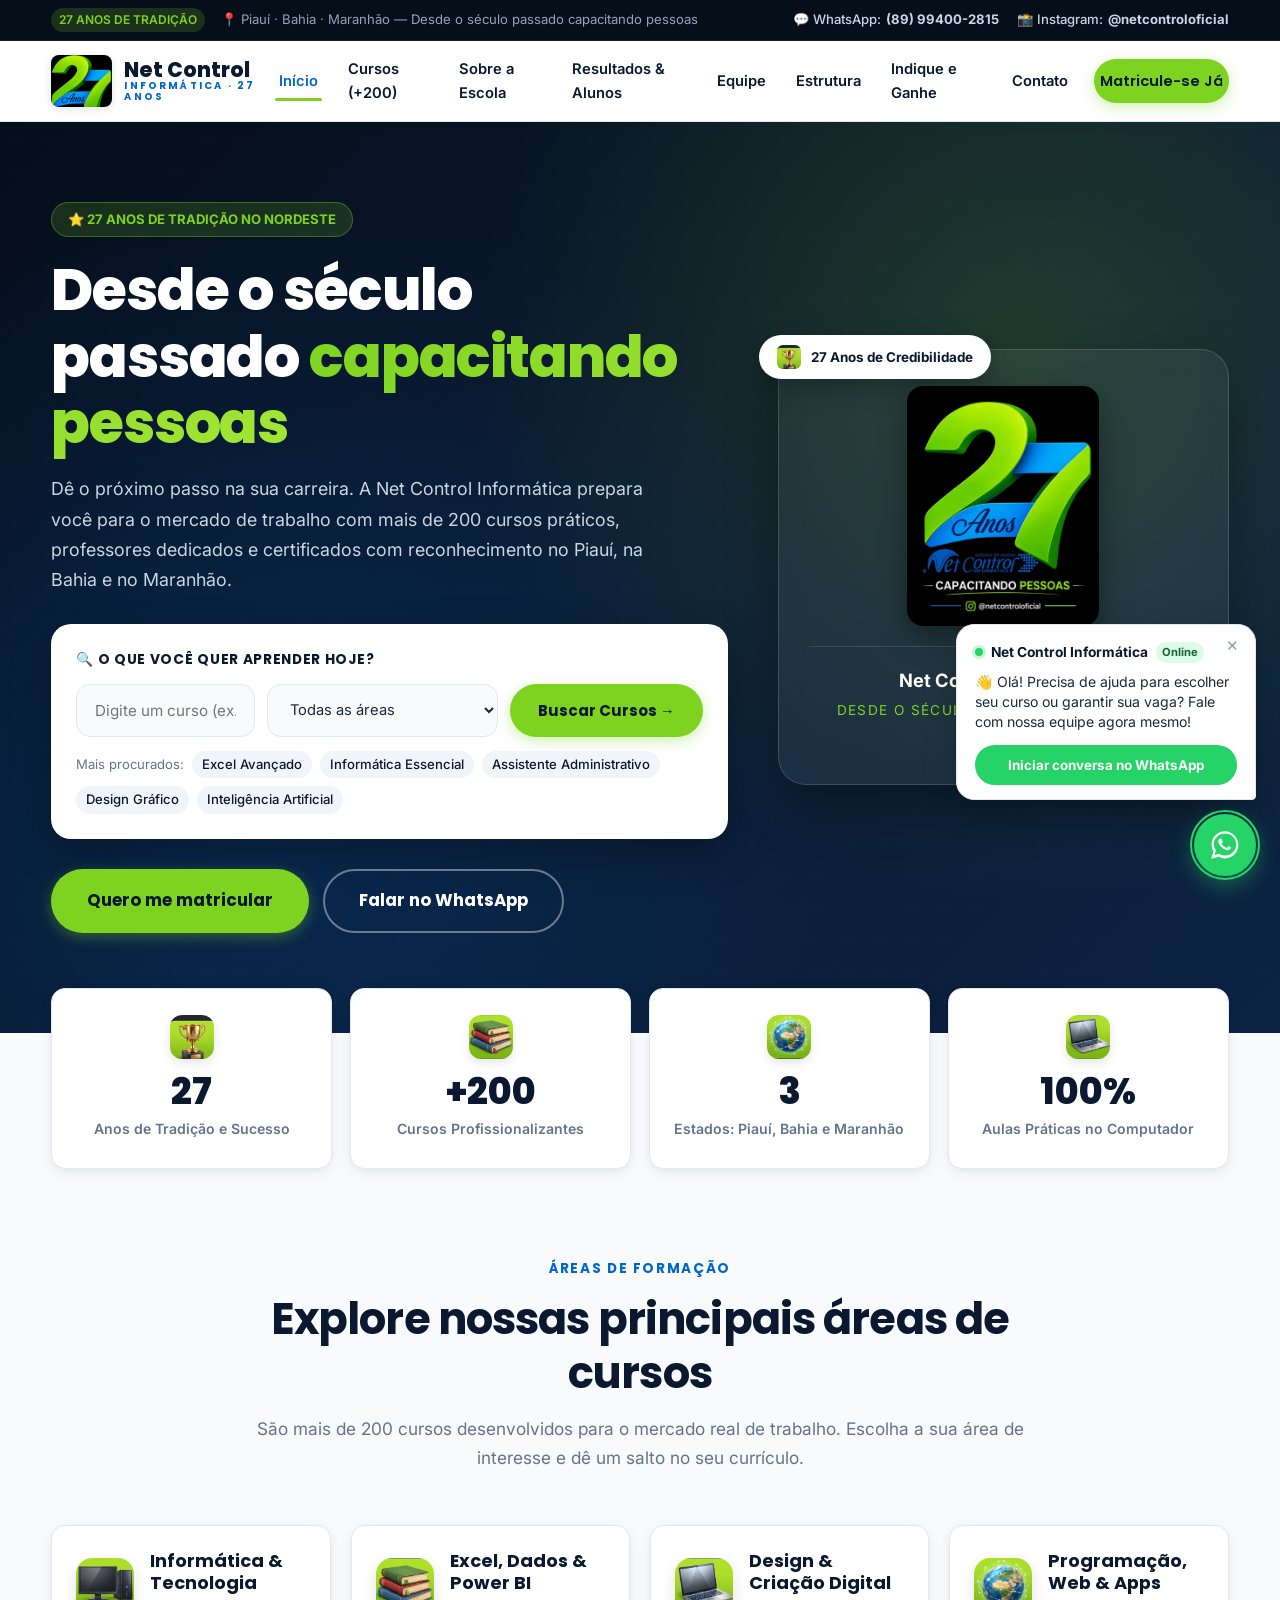
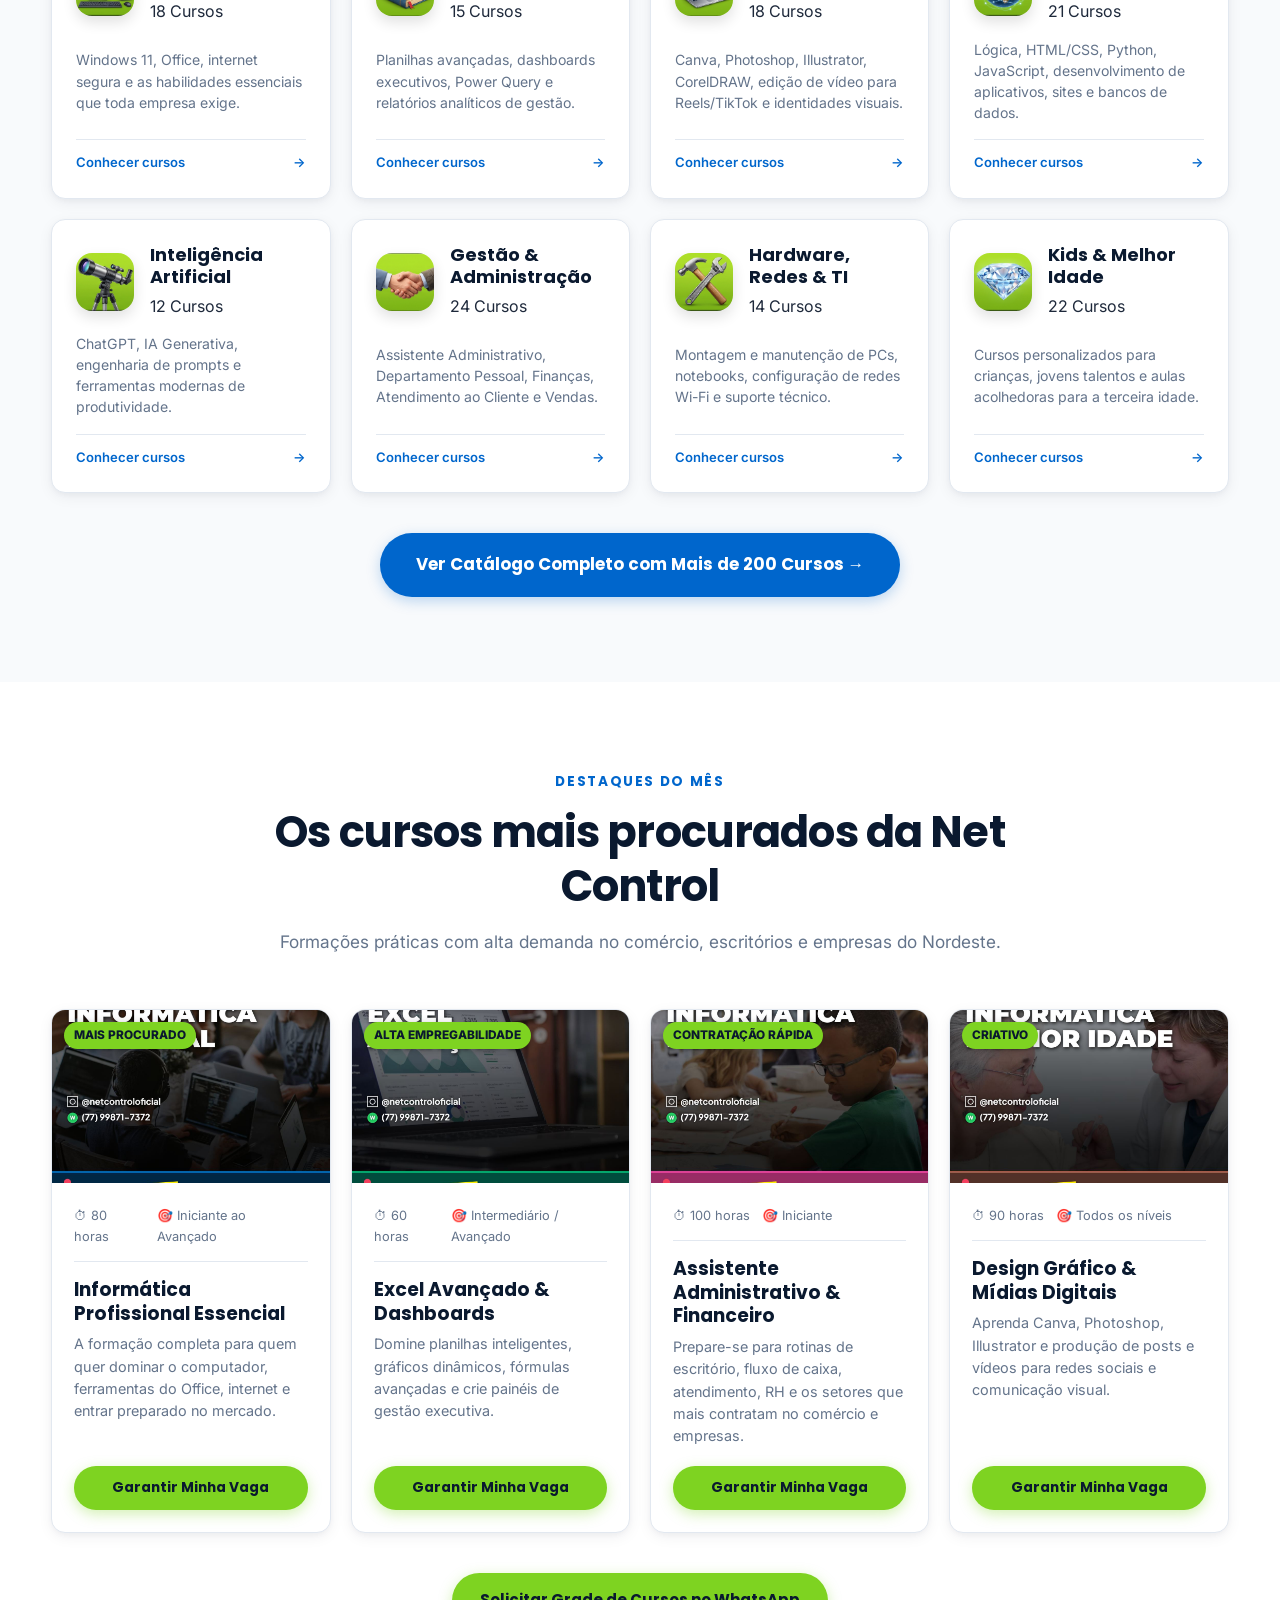
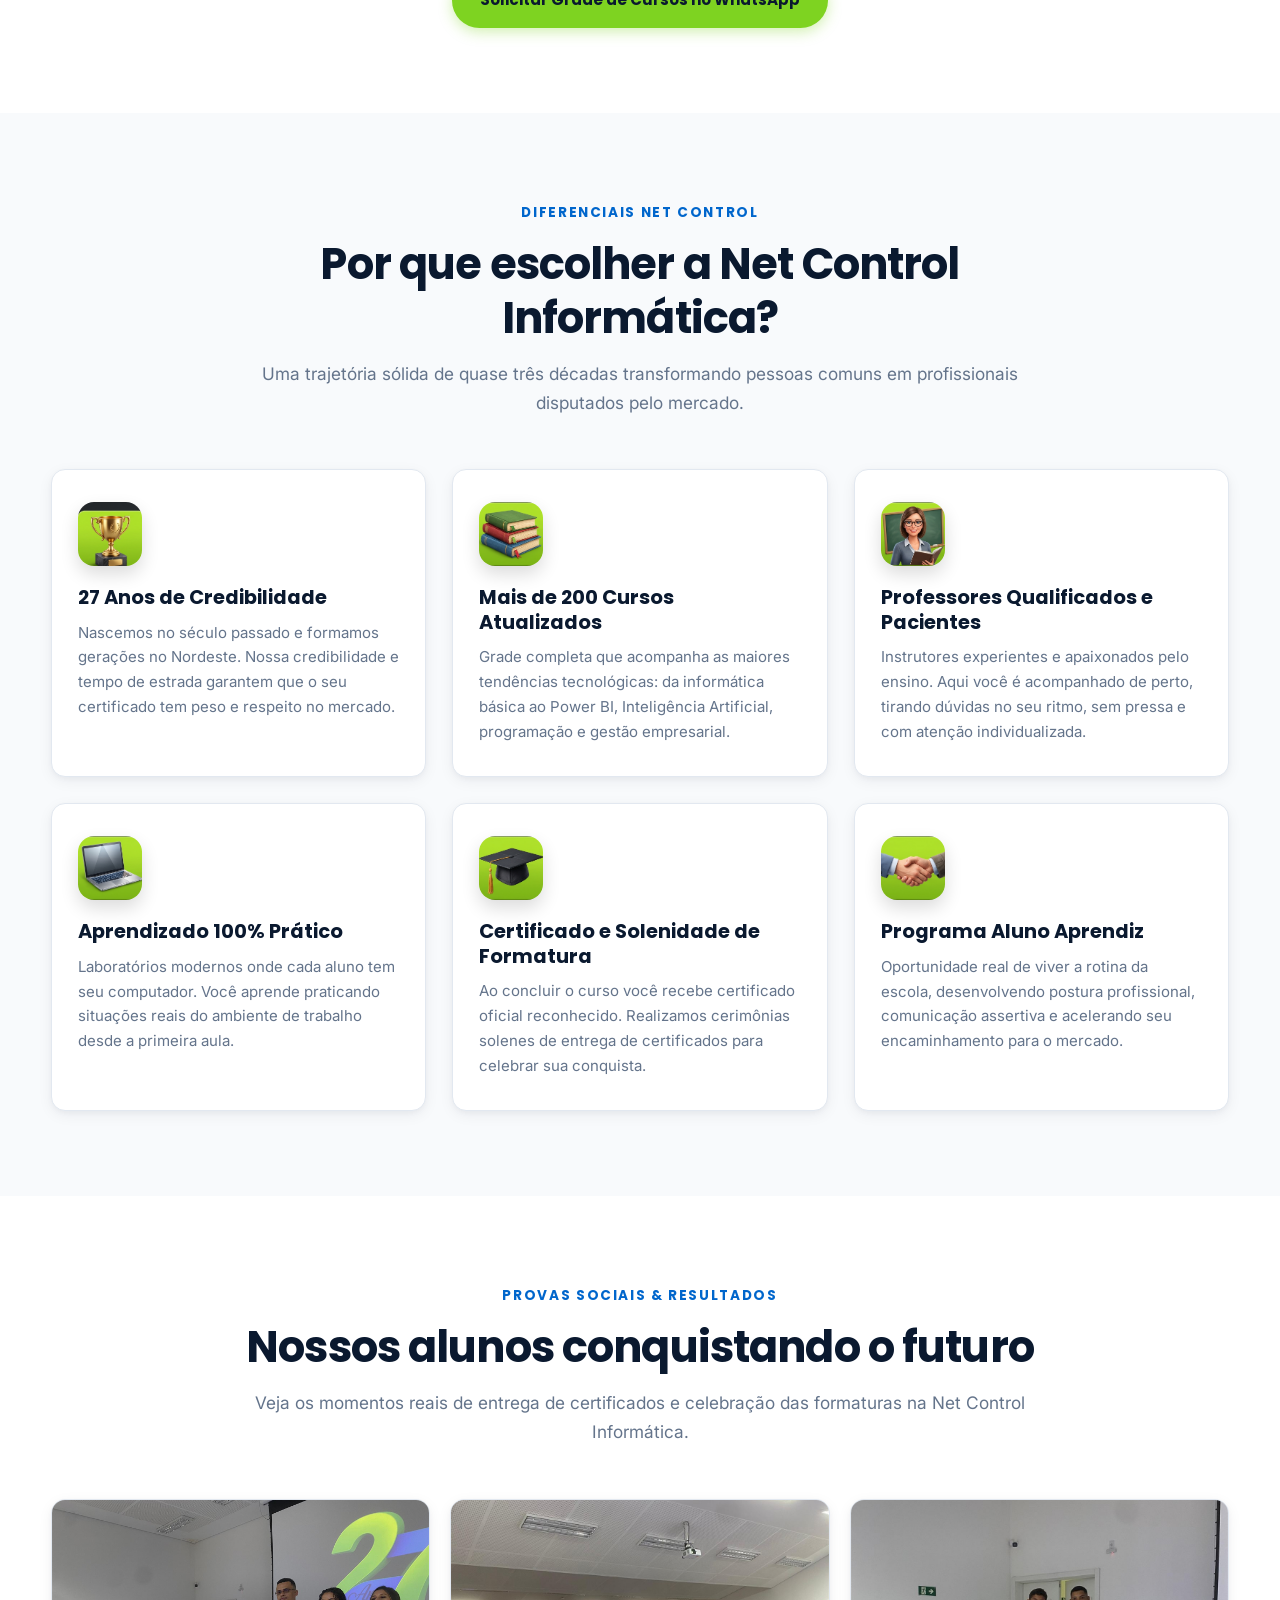
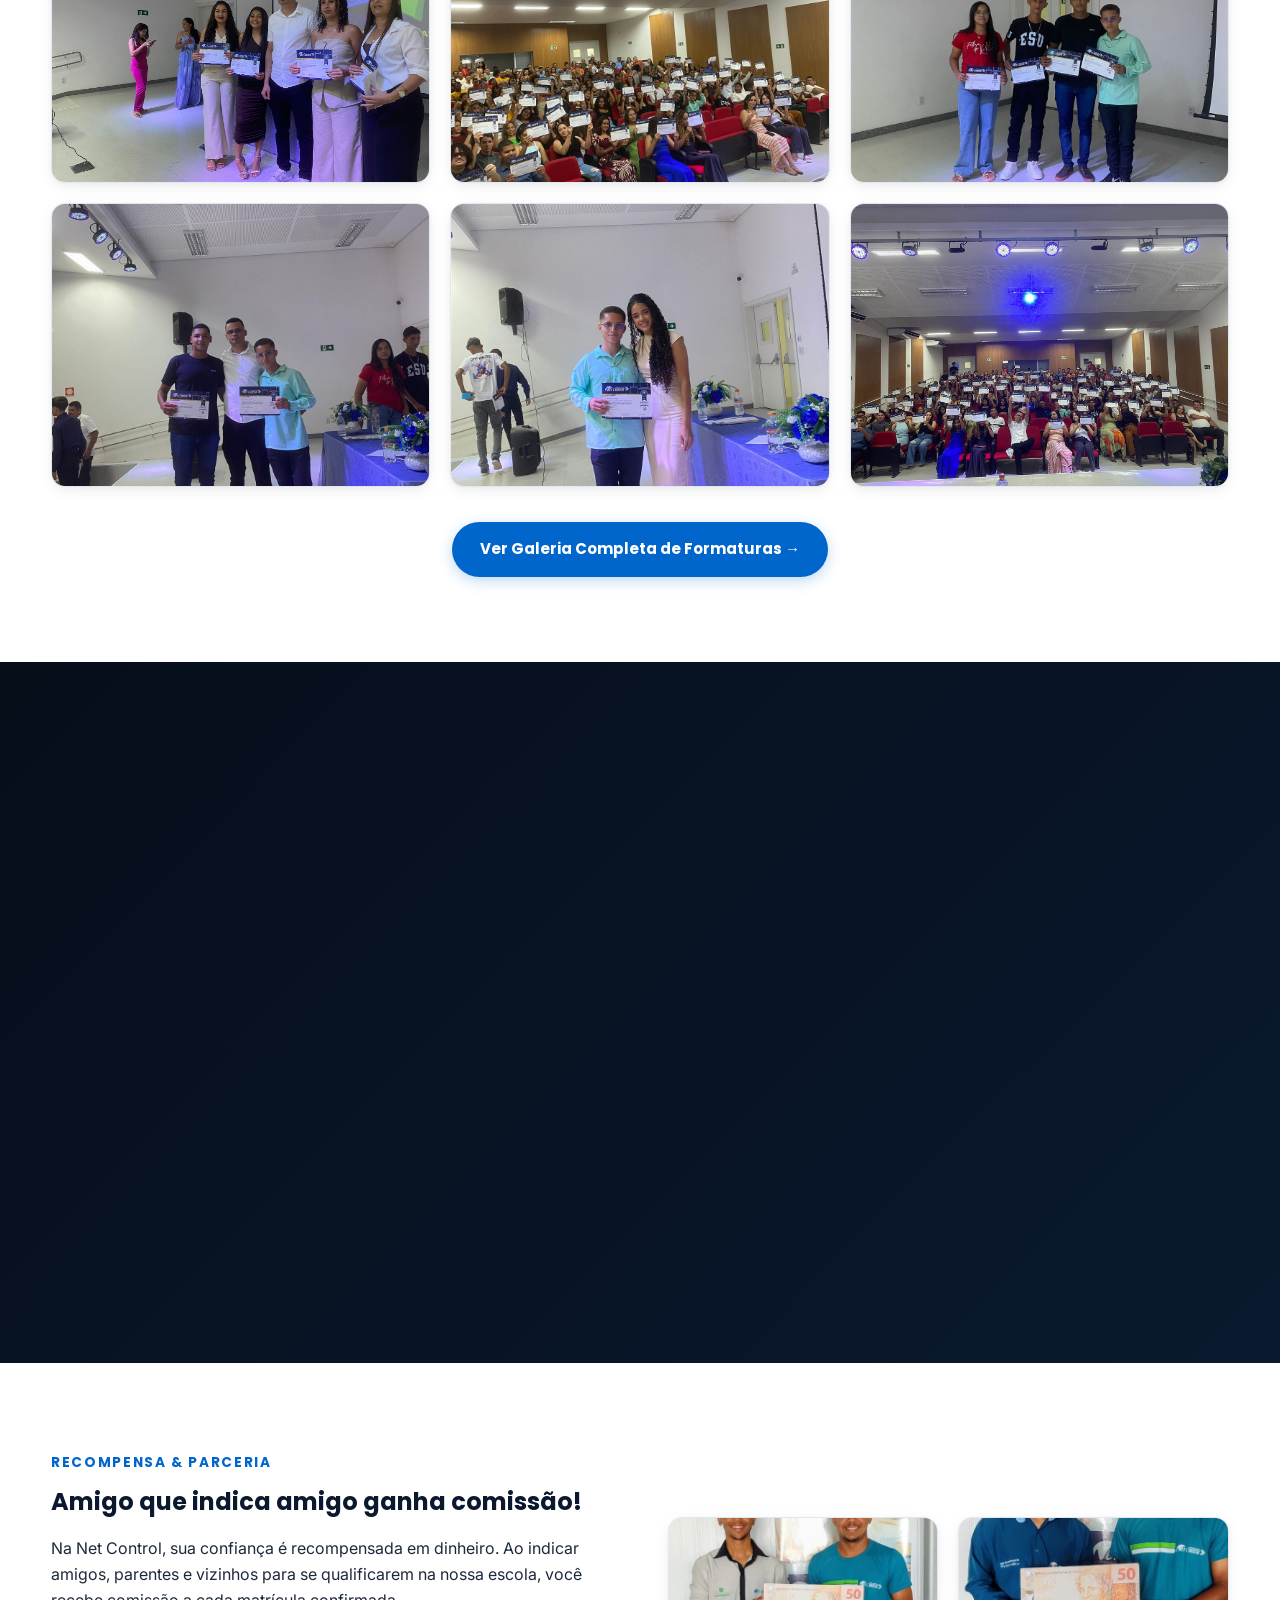
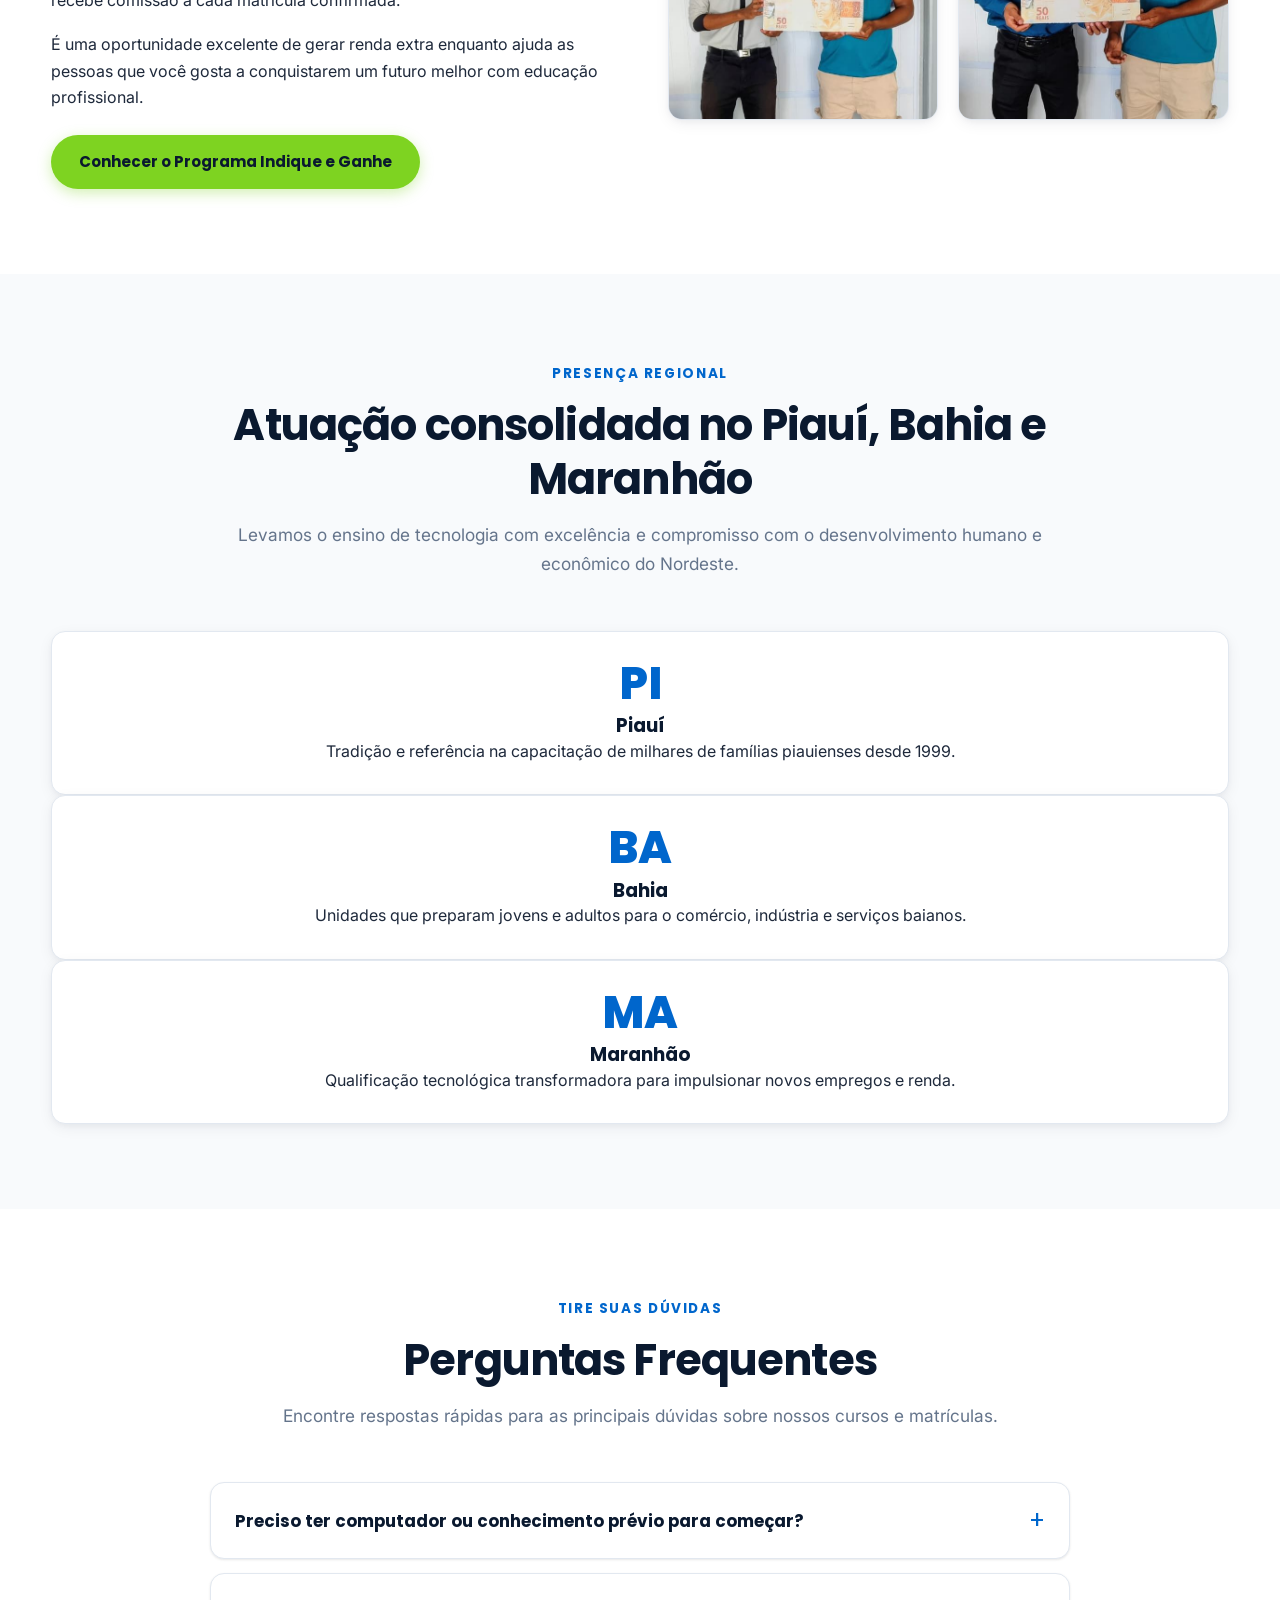
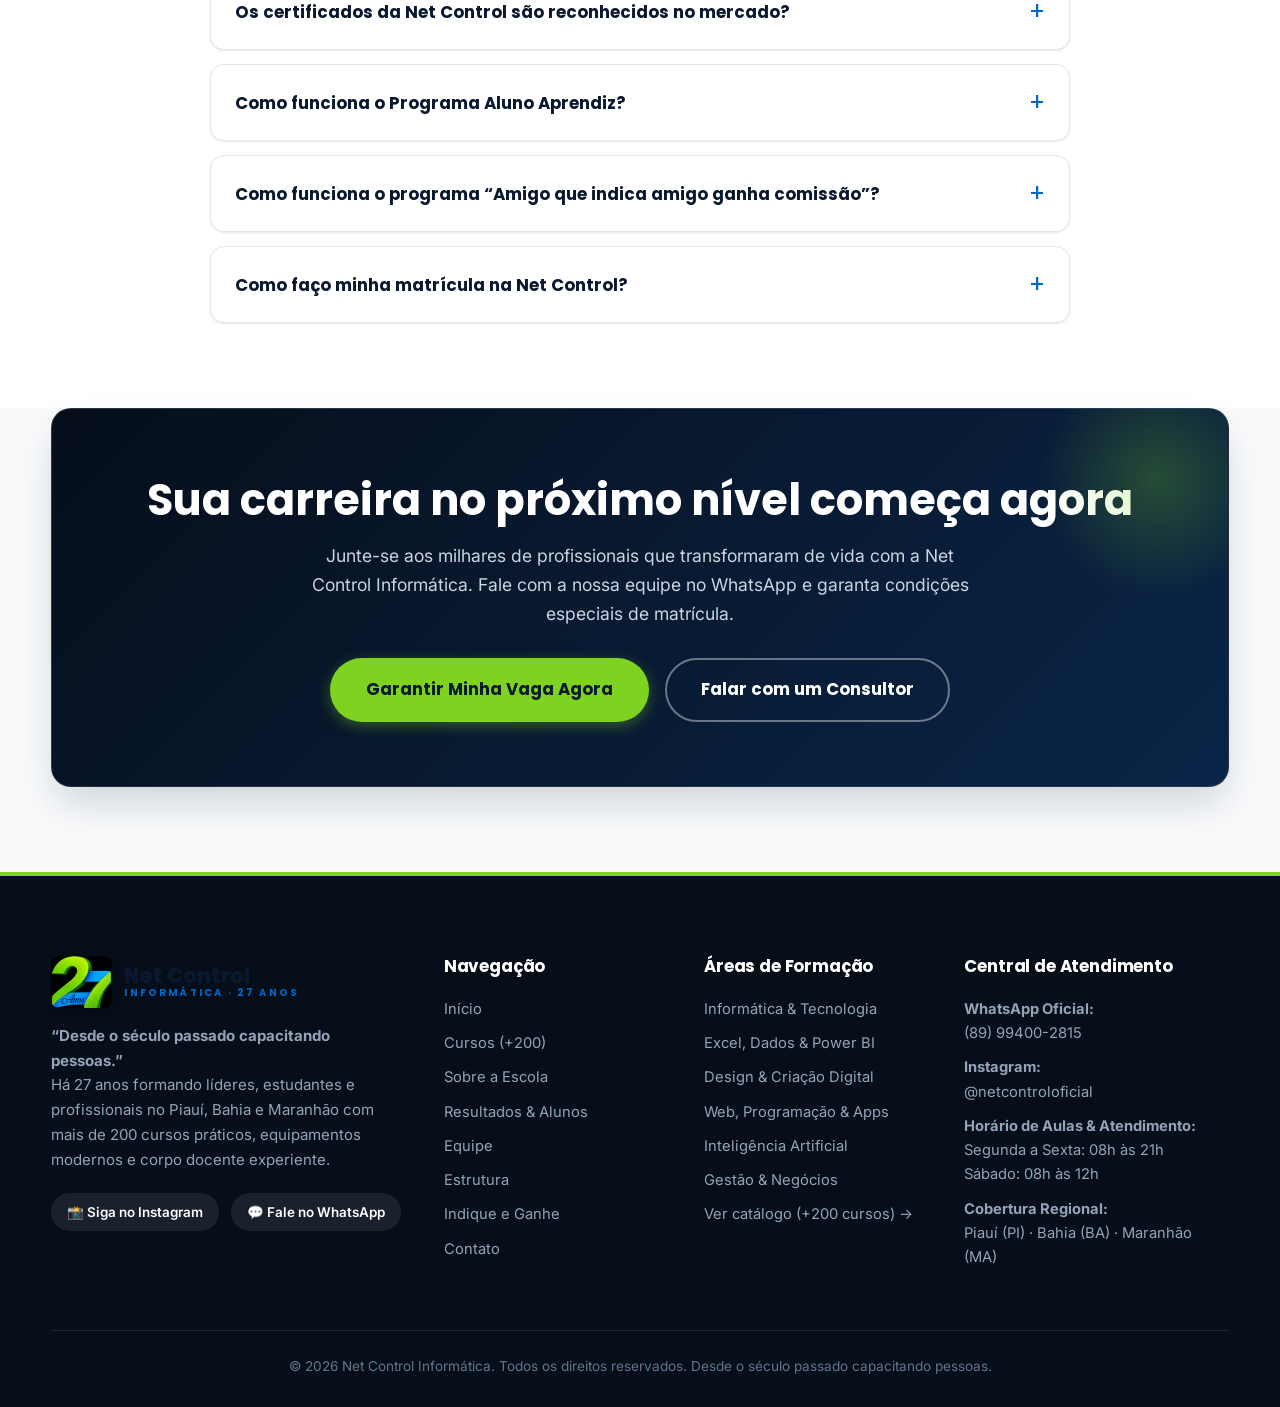
==== index.html @ 38196551 "primeiro commit" ====
<!DOCTYPE html>
<html lang="pt-BR">
<head>
  <meta charset="UTF-8">
  <meta name="viewport" content="width=device-width, initial-scale=1">
  <title>Net Control Informática | 27 Anos Capacitando Pessoas · PI, BA e MA</title>
  <meta name="description" content="Net Control Informática: desde o século passado capacitando pessoas. Mais de 200 cursos profissionalizantes práticos, certificados reconhecidos e programa Aluno Aprendiz no Piauí, Bahia e Maranhão.">
  <meta property="og:title" content="Net Control Informática | 27 Anos Capacitando Pessoas">
  <meta property="og:description" content="Mais de 200 cursos profissionalizantes no PI, BA e MA. Fale no WhatsApp: (89) 99400-2815.">
  <meta property="og:image" content="assets/img/logo-27.jpg">
  <meta property="og:type" content="website">
  <meta name="theme-color" content="#0A192F">
  <link rel="icon" href="assets/img/emblema-27.png">
  <link rel="preconnect" href="https://fonts.googleapis.com">
  <link rel="preconnect" href="https://fonts.gstatic.com" crossorigin>
  <link href="https://fonts.googleapis.com/css2?family=Poppins:wght@500;600;700;800&family=Inter:wght@400;500;600;700&display=swap" rel="stylesheet">
  <link rel="stylesheet" href="css/style.css">
  <script type="application/ld+json">
  {
    "@context": "https://schema.org",
    "@type": "EducationalOrganization",
    "name": "Net Control Informática",
    "slogan": "Desde o século passado capacitando pessoas",
    "foundingDate": "1999",
    "areaServed": ["Piauí", "Bahia", "Maranhão"],
    "telephone": "+5589994002815",
    "sameAs": ["https://www.instagram.com/netcontroloficial/"]
  }
  </script>
</head>
<body data-page="home">

<main>
  <!-- =======================================================================
       HERO SECTION (Microlins Architecture)
       ======================================================================= -->
  <section class="hero">
    <div class="container hero-grid">
      <div class="hero-content reveal">
        <span class="hero-badge">⭐ 27 ANOS DE TRADIÇÃO NO NORDESTE</span>
        <h1>Desde o século passado <span class="highlight">capacitando pessoas</span></h1>
        <p class="lead">
          Dê o próximo passo na sua carreira. A Net Control Informática prepara você para o mercado de trabalho com mais de 200 cursos práticos, professores dedicados e certificados com reconhecimento no Piauí, na Bahia e no Maranhão.
        </p>

        <!-- Microlins Course Finder Card -->
        <div class="hero-finder-card">
          <span class="finder-label">🔍 O que você quer aprender hoje?</span>
          <form class="finder-form" id="heroFinderForm">
            <input type="text" id="finderQuery" class="finder-input" placeholder="Digite um curso (ex.: Excel, Informática, Design, IA...)" aria-label="Buscar curso">
            <select id="finderCategory" class="finder-select" aria-label="Selecionar categoria">
              <option value="todos">Todas as áreas</option>
              <option value="essencial">Informática & Tecnologia</option>
              <option value="excel">Excel & Power BI</option>
              <option value="design">Design & Criação</option>
              <option value="programacao">Programação & Web</option>
              <option value="ia">Inteligência Artificial</option>
              <option value="administracao">Gestão & Negócios</option>
              <option value="manutencao">Hardware & Redes</option>
            </select>
            <button type="submit" class="btn btn-primary">Buscar Cursos →</button>
          </form>
          <div class="finder-tags">
            <span>Mais procurados:</span>
            <a href="cursos.html?q=excel" class="finder-tag">Excel Avançado</a>
            <a href="cursos.html?q=informática" class="finder-tag">Informática Essencial</a>
            <a href="cursos.html?q=administrativo" class="finder-tag">Assistente Administrativo</a>
            <a href="cursos.html?q=design" class="finder-tag">Design Gráfico</a>
            <a href="cursos.html?q=ia" class="finder-tag">Inteligência Artificial</a>
          </div>
        </div>

        <div class="hero-actions">
          <a class="btn btn-primary btn-lg" data-wa="Olá! Gostaria de me matricular na Net Control Informática.">
            Quero me matricular
          </a>
          <a class="btn btn-outline btn-lg" data-wa="1">
            Falar no WhatsApp
          </a>
        </div>
      </div>

      <!-- Hero Card Right -->
      <div class="hero-card-col reveal">
        <div class="hero-card">
          <div class="hero-pill-badge p1">
            <img src="assets/img/icons/icon-trofeu.png" alt="27 Anos">
            <span>27 Anos de Credibilidade</span>
          </div>

          <img class="logo-big" src="assets/img/logo-27.jpg" alt="Net Control Informática - 27 anos capacitando pessoas">

          <div class="hero-card-footer">
            <strong>Net Control Informática</strong>
            <em>Desde o século passado capacitando pessoas</em>
          </div>

          <div class="hero-pill-badge p2">
            <img src="assets/img/icons/icon-certificado.png" alt="Certificado">
            <span>Certificado Reconhecido</span>
          </div>
        </div>
      </div>
    </div>
  </section>

  <!-- =======================================================================
       STATS BAR (Microlins Style)
       ======================================================================= -->
  <div class="container stats-wrapper">
    <div class="stats reveal">
      <div class="stat">
        <div class="stat-icon"><img src="assets/img/icons/icon-trofeu.png" alt="27 Anos"></div>
        <b data-count="27">0</b>
        <span>Anos de Tradição e Sucesso</span>
      </div>
      <div class="stat">
        <div class="stat-icon"><img src="assets/img/icons/icon-cursos.png" alt="Cursos"></div>
        <b data-count="200" data-pre="+">0</b>
        <span>Cursos Profissionalizantes</span>
      </div>
      <div class="stat">
        <div class="stat-icon"><img src="assets/img/icons/icon-conectividade.png" alt="Estados"></div>
        <b data-count="3">0</b>
        <span>Estados: Piauí, Bahia e Maranhão</span>
      </div>
      <div class="stat">
        <div class="stat-icon"><img src="assets/img/icons/icon-pratica.png" alt="Aulas Práticas"></div>
        <b>100%</b>
        <span>Aulas Práticas no Computador</span>
      </div>
    </div>
  </div>

  <!-- =======================================================================
       COURSE CATEGORIES (3D Icons Grid)
       ======================================================================= -->
  <section class="bg-soft">
    <div class="container">
      <div class="section-head reveal">
        <span class="eyebrow">Áreas de Formação</span>
        <h2>Explore nossas principais áreas de cursos</h2>
        <p>São mais de 200 cursos desenvolvidos para o mercado real de trabalho. Escolha a sua área de interesse e dê um salto no seu currículo.</p>
      </div>

      <div class="categories-grid">
        <a href="cursos.html#essencial" class="cat-card reveal">
          <div class="cat-card-top">
            <div class="cat-icon-wrap"><img src="assets/img/icons/icon-laboratorio.png" alt="Informática & Tecnologia"></div>
            <div>
              <h3>Informática & Tecnologia</h3>
              <span class="badge-num">18 Cursos</span>
            </div>
          </div>
          <p>Windows 11, Office, internet segura e as habilidades essenciais que toda empresa exige.</p>
          <div class="cat-card-footer">
            <span>Conhecer cursos</span>
            <span>→</span>
          </div>
        </a>

        <a href="cursos.html#excel" class="cat-card reveal">
          <div class="cat-card-top">
            <div class="cat-icon-wrap"><img src="assets/img/icons/icon-cursos.png" alt="Excel & Dados"></div>
            <div>
              <h3>Excel, Dados & Power BI</h3>
              <span class="badge-num">15 Cursos</span>
            </div>
          </div>
          <p>Planilhas avançadas, dashboards executivos, Power Query e relatórios analíticos de gestão.</p>
          <div class="cat-card-footer">
            <span>Conhecer cursos</span>
            <span>→</span>
          </div>
        </a>

        <a href="cursos.html#design" class="cat-card reveal">
          <div class="cat-card-top">
            <div class="cat-icon-wrap"><img src="assets/img/icons/icon-pratica.png" alt="Design Digital"></div>
            <div>
              <h3>Design & Criação Digital</h3>
              <span class="badge-num">18 Cursos</span>
            </div>
          </div>
          <p>Canva, Photoshop, Illustrator, CorelDRAW, edição de vídeo para Reels/TikTok e identidades visuais.</p>
          <div class="cat-card-footer">
            <span>Conhecer cursos</span>
            <span>→</span>
          </div>
        </a>

        <a href="cursos.html#programacao" class="cat-card reveal">
          <div class="cat-card-top">
            <div class="cat-icon-wrap"><img src="assets/img/icons/icon-conectividade.png" alt="Programação"></div>
            <div>
              <h3>Programação, Web & Apps</h3>
              <span class="badge-num">21 Cursos</span>
            </div>
          </div>
          <p>Lógica, HTML/CSS, Python, JavaScript, desenvolvimento de aplicativos, sites e bancos de dados.</p>
          <div class="cat-card-footer">
            <span>Conhecer cursos</span>
            <span>→</span>
          </div>
        </a>

        <a href="cursos.html#ia" class="cat-card reveal">
          <div class="cat-card-top">
            <div class="cat-icon-wrap"><img src="assets/img/icons/icon-visao.png" alt="Inteligência Artificial"></div>
            <div>
              <h3>Inteligência Artificial</h3>
              <span class="badge-num">12 Cursos</span>
            </div>
          </div>
          <p>ChatGPT, IA Generativa, engenharia de prompts e ferramentas modernas de produtividade.</p>
          <div class="cat-card-footer">
            <span>Conhecer cursos</span>
            <span>→</span>
          </div>
        </a>

        <a href="cursos.html#administracao" class="cat-card reveal">
          <div class="cat-card-top">
            <div class="cat-icon-wrap"><img src="assets/img/icons/icon-aprendiz.png" alt="Administração"></div>
            <div>
              <h3>Gestão & Administração</h3>
              <span class="badge-num">24 Cursos</span>
            </div>
          </div>
          <p>Assistente Administrativo, Departamento Pessoal, Finanças, Atendimento ao Cliente e Vendas.</p>
          <div class="cat-card-footer">
            <span>Conhecer cursos</span>
            <span>→</span>
          </div>
        </a>

        <a href="cursos.html#manutencao" class="cat-card reveal">
          <div class="cat-card-top">
            <div class="cat-icon-wrap"><img src="assets/img/icons/icon-oficina.png" alt="Hardware & Redes"></div>
            <div>
              <h3>Hardware, Redes & TI</h3>
              <span class="badge-num">14 Cursos</span>
            </div>
          </div>
          <p>Montagem e manutenção de PCs, notebooks, configuração de redes Wi-Fi e suporte técnico.</p>
          <div class="cat-card-footer">
            <span>Conhecer cursos</span>
            <span>→</span>
          </div>
        </a>

        <a href="cursos.html#kids" class="cat-card reveal">
          <div class="cat-card-top">
            <div class="cat-icon-wrap"><img src="assets/img/icons/icon-valores.png" alt="Kids & Melhor Idade"></div>
            <div>
              <h3>Kids & Melhor Idade</h3>
              <span class="badge-num">22 Cursos</span>
            </div>
          </div>
          <p>Cursos personalizados para crianças, jovens talentos e aulas acolhedoras para a terceira idade.</p>
          <div class="cat-card-footer">
            <span>Conhecer cursos</span>
            <span>→</span>
          </div>
        </a>
      </div>

      <div style="text-align:center;margin-top:40px">
        <a href="cursos.html" class="btn btn-blue btn-lg">
          Ver Catálogo Completo com Mais de 200 Cursos →
        </a>
      </div>
    </div>
  </section>

  <!-- =======================================================================
       FEATURED COURSES SHOWCASE
       ======================================================================= -->
  <section class="bg-white">
    <div class="container">
      <div class="section-head reveal">
        <span class="eyebrow">Destaques do Mês</span>
        <h2>Os cursos mais procurados da Net Control</h2>
        <p>Formações práticas com alta demanda no comércio, escritórios e empresas do Nordeste.</p>
      </div>

      <div class="categories-grid" id="homeFeaturedGrid">
        <!-- Injected via JavaScript -->
      </div>

      <div style="text-align:center;margin-top:40px">
        <a class="btn btn-primary" data-wa="Olá! Gostaria de consultar a lista completa de mais de 200 cursos da Net Control.">
          Solicitar Grade de Cursos no WhatsApp
        </a>
      </div>
    </div>
  </section>

  <!-- =======================================================================
       DIFFERENTIALS / POR QUE A NET CONTROL (Using 3D Icons)
       ======================================================================= -->
  <section class="bg-soft">
    <div class="container">
      <div class="section-head reveal">
        <span class="eyebrow">Diferenciais Net Control</span>
        <h2>Por que escolher a Net Control Informática?</h2>
        <p>Uma trajetória sólida de quase três décadas transformando pessoas comuns em profissionais disputados pelo mercado.</p>
      </div>

      <div class="differentials-grid">
        <div class="diff-card reveal">
          <div class="diff-icon"><img src="assets/img/icons/icon-trofeu.png" alt="27 Anos de Credibilidade"></div>
          <h3>27 Anos de Credibilidade</h3>
          <p>Nascemos no século passado e formamos gerações no Nordeste. Nossa credibilidade e tempo de estrada garantem que o seu certificado tem peso e respeito no mercado.</p>
        </div>

        <div class="diff-card reveal">
          <div class="diff-icon"><img src="assets/img/icons/icon-cursos.png" alt="Mais de 200 Cursos"></div>
          <h3>Mais de 200 Cursos Atualizados</h3>
          <p>Grade completa que acompanha as maiores tendências tecnológicas: da informática básica ao Power BI, Inteligência Artificial, programação e gestão empresarial.</p>
        </div>

        <div class="diff-card reveal">
          <div class="diff-icon"><img src="assets/img/icons/icon-professores.png" alt="Professores Dedicados"></div>
          <h3>Professores Qualificados e Pacientes</h3>
          <p>Instrutores experientes e apaixonados pelo ensino. Aqui você é acompanhado de perto, tirando dúvidas no seu ritmo, sem pressa e com atenção individualizada.</p>
        </div>

        <div class="diff-card reveal">
          <div class="diff-icon"><img src="assets/img/icons/icon-pratica.png" alt="Aprendizado na Prática"></div>
          <h3>Aprendizado 100% Prático</h3>
          <p>Laboratórios modernos onde cada aluno tem seu computador. Você aprende praticando situações reais do ambiente de trabalho desde a primeira aula.</p>
        </div>

        <div class="diff-card reveal">
          <div class="diff-icon"><img src="assets/img/icons/icon-certificado.png" alt="Certificado Reconhecido"></div>
          <h3>Certificado e Solenidade de Formatura</h3>
          <p>Ao concluir o curso você recebe certificado oficial reconhecido. Realizamos cerimônias solenes de entrega de certificados para celebrar sua conquista.</p>
        </div>

        <div class="diff-card reveal">
          <div class="diff-icon"><img src="assets/img/icons/icon-aprendiz.png" alt="Programa Aluno Aprendiz"></div>
          <h3>Programa Aluno Aprendiz</h3>
          <p>Oportunidade real de viver a rotina da escola, desenvolvendo postura profissional, comunicação assertiva e acelerando seu encaminhamento para o mercado.</p>
        </div>
      </div>
    </div>
  </section>

  <!-- =======================================================================
       PROVAS SOCIAIS: ENTREGA DE CERTIFICADOS (Real Student Photos)
       ======================================================================= -->
  <section class="bg-white">
    <div class="container">
      <div class="section-head reveal">
        <span class="eyebrow">Provas Sociais & Resultados</span>
        <h2>Nossos alunos conquistando o futuro</h2>
        <p>Veja os momentos reais de entrega de certificados e celebração das formaturas na Net Control Informática.</p>
      </div>

      <div class="gallery" data-media="cert" data-limit="6" data-alt="Entrega de Certificados Net Control"></div>

      <div style="text-align:center;margin-top:35px">
        <a href="resultados.html" class="btn btn-blue">
          Ver Galeria Completa de Formaturas →
        </a>
      </div>
    </div>
  </section>

  <!-- =======================================================================
       PROGRAMA ALUNO APRENDIZ SHOWCASE
       ======================================================================= -->
  <section class="bg-dark">
    <div class="container split">
      <div class="reveal">
        <span class="eyebrow">Inserção Profissional</span>
        <h2 style="margin-bottom:18px">Programa Aluno Aprendiz Net Control</h2>
        <p>A ponte definitiva entre a sala de aula e a sua primeira grande oportunidade de trabalho. O Programa Aluno Aprendiz seleciona alunos dedicados para vivenciar na prática a rotina técnica e administrativa da escola.</p>
        <p>Sob a mentoria direta da nossa coordenação e dos professores, o aluno desenvolve maturidade, trabalho em equipe e postura corporativa que encantam os recrutadores da região.</p>
        <ul class="checks">
          <li>Experiência prática comprovada no currículo</li>
          <li>Desenvolvimento de postura, liderança e atendimento</li>
          <li>Acompanhamento pedagógico individualizado</li>
          <li>Encaminhamento prioritário para vagas do comércio e empresas</li>
        </ul>
        <div style="margin-top:28px">
          <a class="btn btn-primary" data-wa="Olá! Gostaria de saber como participar do Programa Aluno Aprendiz da Net Control.">
            Quero Ser Aluno Aprendiz
          </a>
        </div>
      </div>
      <div class="gallery reveal" data-media="apr" data-limit="4" data-alt="Programa Aluno Aprendiz Net Control" style="grid-template-columns:repeat(2,1fr)"></div>
    </div>
  </section>

  <!-- =======================================================================
       INDIQUE E GANHE (Comissão para Alunos)
       ======================================================================= -->
  <section class="bg-white">
    <div class="container split">
      <div class="reveal">
        <span class="eyebrow">Recompensa & Parceria</span>
        <h2 style="margin-bottom:18px">Amigo que indica amigo ganha comissão!</h2>
        <p>Na Net Control, sua confiança é recompensada em dinheiro. Ao indicar amigos, parentes e vizinhos para se qualificarem na nossa escola, você recebe comissão a cada matrícula confirmada.</p>
        <p>É uma oportunidade excelente de gerar renda extra enquanto ajuda as pessoas que você gosta a conquistarem um futuro melhor com educação profissional.</p>
        <div style="margin-top:24px">
          <a class="btn btn-primary" href="indique.html">
            Conhecer o Programa Indique e Ganhe
          </a>
        </div>
      </div>
      <div class="gallery reveal" data-media="indica" data-limit="2" data-alt="Indique e Ganhe Net Control" style="grid-template-columns:repeat(2,1fr)"></div>
    </div>
  </section>

  <!-- =======================================================================
       REGIONAL COVERAGE: PI, BA, MA
       ======================================================================= -->
  <section class="bg-soft">
    <div class="container">
      <div class="section-head reveal">
        <span class="eyebrow">Presença Regional</span>
        <h2>Atuação consolidada no Piauí, Bahia e Maranhão</h2>
        <p>Levamos o ensino de tecnologia com excelência e compromisso com o desenvolvimento humano e econômico do Nordeste.</p>
      </div>

      <div class="grid g3">
        <div class="uf-card reveal">
          <div class="uf-badge">PI</div>
          <h3>Piauí</h3>
          <p>Tradição e referência na capacitação de milhares de famílias piauienses desde 1999.</p>
        </div>
        <div class="uf-card reveal">
          <div class="uf-badge">BA</div>
          <h3>Bahia</h3>
          <p>Unidades que preparam jovens e adultos para o comércio, indústria e serviços baianos.</p>
        </div>
        <div class="uf-card reveal">
          <div class="uf-badge">MA</div>
          <h3>Maranhão</h3>
          <p>Qualificação tecnológica transformadora para impulsionar novos empregos e renda.</p>
        </div>
      </div>
    </div>
  </section>

  <!-- =======================================================================
       FAQ SECTION
       ======================================================================= -->
  <section class="bg-white">
    <div class="container">
      <div class="section-head reveal">
        <span class="eyebrow">Tire Suas Dúvidas</span>
        <h2>Perguntas Frequentes</h2>
        <p>Encontre respostas rápidas para as principais dúvidas sobre nossos cursos e matrículas.</p>
      </div>

      <div class="faq">
        <div class="faq-item reveal">
          <button class="faq-q">Preciso ter computador ou conhecimento prévio para começar?</button>
          <div class="faq-a">
            Não! Todos os nossos cursos contam com aulas práticas em computadores próprios dentro dos laboratórios da escola. Temos turmas desde o nível zero para quem nunca usou um computador até níveis avançados.
          </div>
        </div>

        <div class="faq-item reveal">
          <button class="faq-q">Os certificados da Net Control são reconhecidos no mercado?</button>
          <div class="faq-a">
            Sim! Ao concluir seu curso, você recebe o certificado oficial da Net Control Informática, válido em todo o território nacional para comprovação de horas complementares, concursos e processos seletivos.
          </div>
        </div>

        <div class="faq-item reveal">
          <button class="faq-q">Como funciona o Programa Aluno Aprendiz?</button>
          <div class="faq-a">
            É uma iniciativa que seleciona alunos destaque para acompanhar a rotina prática da instituição. Os participantes desenvolvem postura profissional, atendimento e recebem mentoria especial para entrada no mercado de trabalho.
          </div>
        </div>

        <div class="faq-item reveal">
          <button class="faq-q">Como funciona o programa “Amigo que indica amigo ganha comissão”?</button>
          <div class="faq-a">
            Alunos e parceiros cadastrados indicam amigos e familiares. Quando a pessoa indicada conclui sua matrícula, você recebe uma comissão financeira direta. Consulte nossa equipe no WhatsApp para ver os valores atuais.
          </div>
        </div>

        <div class="faq-item reveal">
          <button class="faq-q">Como faço minha matrícula na Net Control?</button>
          <div class="faq-a">
            É muito simples: basta clicar no botão de WhatsApp ou preencher o formulário no site. Nossa equipe de consultores pedagógicos orientará você na escolha do melhor horário e turma.
          </div>
        </div>
      </div>
    </div>
  </section>

  <!-- =======================================================================
       FINAL CTA
       ======================================================================= -->
  <section style="padding-top:0">
    <div class="container">
      <div class="cta reveal">
        <h2>Sua carreira no próximo nível começa agora</h2>
        <p>Junte-se aos milhares de profissionais que transformaram de vida com a Net Control Informática. Fale com a nossa equipe no WhatsApp e garanta condições especiais de matrícula.</p>
        <div class="actions">
          <a class="btn btn-primary btn-lg" data-wa="Olá! Quero me matricular na Net Control Informática com condições especiais.">
            Garantir Minha Vaga Agora
          </a>
          <a class="btn btn-outline btn-lg" data-wa="1">
            Falar com um Consultor
          </a>
        </div>
      </div>
    </div>
  </section>
</main>

<script src="js/media.js"></script>
<script src="js/cursos-data.js"></script>
<script src="js/main.js"></script>
<script>
  // Render featured course cards on Home
  const featContainer = document.getElementById('homeFeaturedGrid');
  if (featContainer && window.DESTAQUES) {
    featContainer.innerHTML = DESTAQUES.slice(0, 4).map((c, i) => `
      <article class="feat-card reveal">
        <div class="thumb-wrap">
          <img src="${c.img || MEDIA.curso[i] || 'assets/img/curso-01.jpg'}" alt="${c.nome}" loading="lazy">
          <span class="feat-badge">${c.badge || 'Destaque'}</span>
        </div>
        <div class="card-body">
          <div class="course-meta">
            <span>⏱ ${c.horas}</span>
            <span>🎯 ${c.nivel}</span>
          </div>
          <h3>${c.nome}</h3>
          <p>${c.txt}</p>
          <a class="btn btn-primary btn-sm" data-wa="Olá! Gostaria de saber mais sobre o curso ${c.nome} na Net Control.">
            Garantir Minha Vaga
          </a>
        </div>
      </article>
    `).join('');
    NC.bind(featContainer);
  }
</script>
</body>
</html>
---- css/style.css ----
/* ==========================================================================
   NET CONTROL INFORMÁTICA - Corporate Microlins Style Architecture
   Palette: Deep Navy (#0A192F / #07152B), Tech Blue (#0066CC), Brand Green (#7ED321)
   Typography: Poppins (headings & UI badges), Inter (body text)
   ========================================================================== */

:root {
  --navy: #0A192F;
  --navy-dark: #060E1A;
  --navy-light: #112240;
  --blue: #0066CC;
  --blue-hover: #004FA3;
  --blue-light: #EBF3FC;
  --green: #7ED321;
  --green-hover: #6CB91C;
  --green-light: #F0F9E8;
  --white: #FFFFFF;
  --bg-page: #F8FAFC;
  --bg-card: #FFFFFF;
  --bg-subtle: #F1F5F9;
  --text-main: #1E293B;
  --text-muted: #64748B;
  --text-light: #94A3B8;
  --border: #E2E8F0;
  --border-focus: #7ED321;
  --radius-sm: 8px;
  --radius: 14px;
  --radius-lg: 20px;
  --radius-pill: 9999px;
  --shadow-sm: 0 1px 3px rgba(0,0,0,0.06), 0 1px 2px rgba(0,0,0,0.04);
  --shadow: 0 4px 16px -2px rgba(10,25,47,0.08), 0 2px 6px -1px rgba(10,25,47,0.04);
  --shadow-hover: 0 14px 30px -4px rgba(10,25,47,0.12), 0 4px 10px -2px rgba(10,25,47,0.06);
  --shadow-lg: 0 20px 40px -6px rgba(10,25,47,0.18);
  --font-heading: 'Poppins', -apple-system, BlinkMacSystemFont, 'Segoe UI', Roboto, sans-serif;
  --font-body: 'Inter', -apple-system, BlinkMacSystemFont, 'Segoe UI', Roboto, sans-serif;
  --transition: all 0.28s cubic-bezier(0.4, 0, 0.2, 1);
}

*, *::before, *::after {
  box-sizing: border-box;
  margin: 0;
  padding: 0;
}

html {
  scroll-behavior: smooth;
  font-size: 16px;
  overflow-x: hidden;
  max-width: 100vw;
}

body {
  font-family: var(--font-body);
  color: var(--text-main);
  background-color: var(--bg-page);
  line-height: 1.65;
  overflow-x: hidden;
  max-width: 100vw;
  -webkit-font-smoothing: antialiased;
}

img {
  max-width: 100%;
  height: auto;
  display: block;
}

a {
  color: inherit;
  text-decoration: none;
  transition: var(--transition);
}

h1, h2, h3, h4, h5 {
  font-family: var(--font-heading);
  color: var(--navy);
  font-weight: 700;
  line-height: 1.25;
}

p + p {
  margin-top: 1.1em;
}

.container {
  width: min(1200px, 92%);
  margin: 0 auto;
}

section {
  padding: 85px 0;
}

.bg-white { background: var(--white); }
.bg-soft { background: var(--bg-page); }
.bg-subtle { background: var(--bg-subtle); }
.bg-dark {
  background: linear-gradient(135deg, var(--navy-dark) 0%, var(--navy) 100%);
  color: #E2E8F0;
}
.bg-dark h1, .bg-dark h2, .bg-dark h3, .bg-dark h4 {
  color: var(--white);
}

/* Skip link for accessibility */
.skip {
  position: absolute;
  top: -999px;
  left: 20px;
  background: var(--green);
  color: var(--navy);
  padding: 10px 18px;
  border-radius: var(--radius-sm);
  z-index: 9999;
  font-weight: 700;
}
.skip:focus {
  top: 10px;
}

/* ==========================================================================
   TOPBAR & HEADER (Microlins Style)
   ========================================================================== */
.topbar {
  background: var(--navy-dark);
  color: #94A3B8;
  font-size: 0.82rem;
  border-bottom: 1px solid rgba(255,255,255,0.08);
  padding: 8px 0;
}
.topbar .container {
  display: flex;
  justify-content: space-between;
  align-items: center;
  flex-wrap: wrap;
  gap: 10px;
}
.topbar-left {
  display: flex;
  align-items: center;
  gap: 16px;
}
.topbar-badge {
  background: rgba(126,211,33,0.18);
  color: var(--green);
  font-weight: 600;
  padding: 2px 8px;
  border-radius: var(--radius-pill);
  font-size: 0.75rem;
}
.topbar-right {
  display: flex;
  align-items: center;
  gap: 18px;
}
.topbar-right a {
  color: #CBD5E1;
  display: inline-flex;
  align-items: center;
  gap: 5px;
  font-weight: 500;
}
.topbar-right a:hover {
  color: var(--green);
}

header {
  position: sticky;
  top: 0;
  left: 0;
  width: 100%;
  z-index: 1000;
  background: var(--white);
  box-shadow: 0 2px 14px rgba(10,25,47,0.06);
  border-bottom: 1px solid var(--border);
  transition: var(--transition);
}
header.scrolled {
  box-shadow: 0 4px 20px rgba(10,25,47,0.10);
}

.nav {
  display: flex;
  align-items: center;
  justify-content: space-between;
  height: 80px;
}

.logo {
  display: flex;
  align-items: center;
  gap: 12px;
  text-decoration: none;
}
.logo-emblem {
  height: 52px;
  width: auto;
  border-radius: 8px;
  box-shadow: 0 2px 8px rgba(0,0,0,0.12);
}
.logo-text {
  font-family: var(--font-heading);
  font-size: 1.28rem;
  font-weight: 800;
  color: var(--navy);
  line-height: 1.1;
  display: flex;
  flex-direction: column;
}
.logo-text small {
  font-size: 0.62rem;
  letter-spacing: 0.22em;
  color: var(--blue);
  font-weight: 700;
  text-transform: uppercase;
}

.menu {
  display: flex;
  align-items: center;
  gap: 22px;
}
.menu a {
  font-size: 0.92rem;
  font-weight: 600;
  color: var(--navy);
  padding: 8px 4px;
  position: relative;
}
.menu a:not(.btn)::after {
  content: "";
  position: absolute;
  left: 0;
  bottom: 0;
  width: 0;
  height: 3px;
  background: var(--green);
  border-radius: 2px;
  transition: var(--transition);
}
.menu a:not(.btn):hover::after,
.menu a.active::after {
  width: 100%;
}
.menu a.active {
  color: var(--blue);
}

.header-cta {
  display: flex;
  align-items: center;
  gap: 12px;
}

.burger {
  display: none;
  background: none;
  border: none;
  font-size: 1.8rem;
  color: var(--navy);
  cursor: pointer;
  padding: 6px;
}

/* ==========================================================================
   BUTTONS & BADGES
   ========================================================================== */
.btn {
  display: inline-flex;
  align-items: center;
  justify-content: center;
  gap: 8px;
  padding: 13px 26px;
  border-radius: var(--radius-pill);
  font-family: var(--font-heading);
  font-weight: 700;
  font-size: 0.94rem;
  border: 2px solid transparent;
  cursor: pointer;
  transition: var(--transition);
  text-decoration: none;
  white-space: nowrap;
}
.btn-primary {
  background: var(--green);
  color: var(--navy);
  box-shadow: 0 4px 14px rgba(126,211,33,0.35);
}
.btn-primary:hover {
  background: var(--green-hover);
  transform: translateY(-2px);
  box-shadow: 0 8px 22px rgba(126,211,33,0.5);
  color: var(--navy);
}
.btn-blue {
  background: var(--blue);
  color: var(--white);
  box-shadow: 0 4px 14px rgba(0,102,204,0.25);
}
.btn-blue:hover {
  background: var(--blue-hover);
  transform: translateY(-2px);
  box-shadow: 0 8px 22px rgba(0,102,204,0.4);
  color: var(--white);
}
.btn-outline {
  border-color: rgba(255,255,255,0.4);
  color: var(--white);
  background: transparent;
}
.btn-outline:hover {
  border-color: var(--green);
  color: var(--green);
  background: rgba(126,211,33,0.08);
  transform: translateY(-2px);
}
.btn-outline-dark {
  border-color: var(--border);
  color: var(--navy);
  background: var(--white);
}
.btn-outline-dark:hover {
  border-color: var(--blue);
  color: var(--blue);
  transform: translateY(-2px);
}
.btn-sm {
  padding: 9px 18px;
  font-size: 0.86rem;
}
.btn-lg {
  padding: 16px 34px;
  font-size: 1.05rem;
}

.badge {
  display: inline-flex;
  align-items: center;
  gap: 6px;
  padding: 5px 12px;
  border-radius: var(--radius-pill);
  font-size: 0.76rem;
  font-weight: 700;
  text-transform: uppercase;
  letter-spacing: 0.05em;
}
.badge-green { background: var(--green-light); color: #3E7A0A; }
.badge-blue { background: var(--blue-light); color: var(--blue); }
.badge-orange { background: #FEF3C7; color: #B45309; }

.eyebrow {
  display: inline-flex;
  align-items: center;
  gap: 8px;
  font-family: var(--font-heading);
  color: var(--blue);
  font-size: 0.85rem;
  font-weight: 700;
  text-transform: uppercase;
  letter-spacing: 0.12em;
  margin-bottom: 12px;
}
.bg-dark .eyebrow {
  color: var(--green);
}

.section-head {
  text-align: center;
  max-width: 820px;
  margin: 0 auto 52px;
}
.section-head h2 {
  font-size: clamp(1.85rem, 3.4vw, 2.7rem);
  letter-spacing: -0.02em;
  margin-bottom: 14px;
}
.section-head p {
  color: var(--text-muted);
  font-size: 1.08rem;
  line-height: 1.7;
}
.bg-dark .section-head p {
  color: #CBD5E1;
}

/* ==========================================================================
   HERO SECTION (Microlins Style)
   ========================================================================== */
.hero {
  position: relative;
  padding: 80px 0 100px;
  background: radial-gradient(circle at 80% 25%, rgba(126,211,33,0.18) 0%, transparent 45%),
              radial-gradient(circle at 20% 75%, rgba(0,102,204,0.22) 0%, transparent 50%),
              linear-gradient(135deg, #050E1A 0%, #0A192F 50%, #0C2344 100%);
  color: #E2E8F0;
  overflow: hidden;
}
.hero::before {
  content: "";
  position: absolute;
  inset: 0;
  background-image: radial-gradient(rgba(255,255,255,0.06) 1px, transparent 1px);
  background-size: 32px 32px;
  pointer-events: none;
  opacity: 0.7;
}

.hero-grid {
  display: grid;
  grid-template-columns: 1.2fr 0.8fr;
  gap: 50px;
  align-items: center;
  position: relative;
  z-index: 2;
}

.hero-content .hero-badge {
  display: inline-flex;
  align-items: center;
  gap: 8px;
  background: rgba(126,211,33,0.16);
  border: 1px solid rgba(126,211,33,0.35);
  color: var(--green);
  font-size: 0.82rem;
  font-weight: 700;
  padding: 6px 16px;
  border-radius: var(--radius-pill);
  margin-bottom: 20px;
}

.hero h1 {
  font-size: clamp(1.8rem, 4.6vw, 3.6rem);
  font-weight: 800;
  line-height: 1.15;
  color: var(--white);
  letter-spacing: -0.02em;
  margin-bottom: 18px;
  overflow-wrap: break-word;
  word-break: normal;
}
.hero h1 .highlight {
  color: var(--green);
  background: linear-gradient(120deg, var(--green) 0%, #A3E635 100%);
  -webkit-background-clip: text;
  -webkit-text-fill-color: transparent;
}

.hero p.lead {
  font-size: 1.12rem;
  color: #CBD5E1;
  line-height: 1.7;
  max-width: 620px;
  margin-bottom: 28px;
}

/* Microlins Course Search / Lead Capture in Hero */
.hero-finder-card {
  background: var(--white);
  border-radius: var(--radius-lg);
  padding: 24px;
  box-shadow: 0 16px 40px rgba(0,0,0,0.3);
  margin-bottom: 30px;
  border: 1px solid rgba(255,255,255,0.15);
}
.finder-label {
  display: block;
  font-family: var(--font-heading);
  font-size: 0.86rem;
  font-weight: 700;
  color: var(--navy);
  margin-bottom: 12px;
  text-transform: uppercase;
  letter-spacing: 0.05em;
}
.finder-form {
  display: grid;
  grid-template-columns: 1fr auto auto;
  gap: 12px;
}
.finder-input {
  width: 100%;
  padding: 13px 18px;
  border: 1.5px solid var(--border);
  border-radius: var(--radius);
  font-size: 0.95rem;
  font-family: var(--font-body);
  color: var(--text-main);
  background: var(--bg-page);
  transition: var(--transition);
}
.finder-input:focus {
  outline: none;
  border-color: var(--blue);
  background: var(--white);
  box-shadow: 0 0 0 3px rgba(0,102,204,0.15);
}
.finder-select {
  padding: 13px 18px;
  border: 1.5px solid var(--border);
  border-radius: var(--radius);
  font-size: 0.92rem;
  font-family: var(--font-body);
  color: var(--text-main);
  background: var(--bg-page);
  cursor: pointer;
}
.finder-select:focus {
  outline: none;
  border-color: var(--blue);
}

.finder-tags {
  display: flex;
  align-items: center;
  gap: 8px;
  flex-wrap: wrap;
  margin-top: 14px;
  font-size: 0.82rem;
  color: var(--text-muted);
}
.finder-tag {
  background: var(--bg-subtle);
  color: var(--navy);
  padding: 3px 10px;
  border-radius: var(--radius-pill);
  font-weight: 500;
  cursor: pointer;
  transition: var(--transition);
}
.finder-tag:hover {
  background: var(--green-light);
  color: #3E7A0A;
}

.hero-actions {
  display: flex;
  gap: 14px;
  flex-wrap: wrap;
}

/* Hero Right: Brand Card */
.hero-card {
  position: relative;
  background: rgba(255,255,255,0.06);
  border: 1px solid rgba(255,255,255,0.15);
  border-radius: 28px;
  padding: 36px 30px;
  text-align: center;
  backdrop-filter: blur(12px);
  box-shadow: 0 20px 50px rgba(0,0,0,0.35);
}
.hero-card .logo-big {
  margin: 0 auto 20px;
  max-height: 240px;
  width: auto;
  border-radius: 16px;
  box-shadow: 0 10px 30px rgba(0,0,0,0.4);
}
.hero-card-footer {
  margin-top: 18px;
  padding-top: 18px;
  border-top: 1px solid rgba(255,255,255,0.12);
}
.hero-card-footer strong {
  display: block;
  color: var(--white);
  font-size: 1.15rem;
  font-weight: 700;
}
.hero-card-footer em {
  font-style: normal;
  color: var(--green);
  font-size: 0.85rem;
  letter-spacing: 0.1em;
  text-transform: uppercase;
}

/* Floating Trust Badges around hero card */
.hero-pill-badge {
  position: absolute;
  background: var(--white);
  color: var(--navy);
  padding: 10px 18px;
  border-radius: var(--radius-pill);
  box-shadow: 0 10px 25px rgba(0,0,0,0.25);
  font-size: 0.84rem;
  font-weight: 700;
  display: flex;
  align-items: center;
  gap: 10px;
  animation: floatBadge 3.5s ease-in-out infinite alternate;
}
.hero-pill-badge img {
  width: 24px;
  height: 24px;
  border-radius: 6px;
}
.hero-pill-badge.p1 {
  top: -15px;
  left: -20px;
}
.hero-pill-badge.p2 {
  bottom: 25px;
  right: -20px;
  animation-delay: 1.8s;
}
@keyframes floatBadge {
  0% { transform: translateY(0); }
  100% { transform: translateY(-8px); }
}

/* Page Hero for Subpages */
.page-hero {
  padding: 60px 0 45px;
  background: linear-gradient(135deg, var(--navy-dark) 0%, var(--navy) 100%);
  color: var(--white);
  text-align: center;
}
.page-hero h1 {
  color: var(--white);
  font-size: clamp(2rem, 4vw, 3rem);
  margin-bottom: 12px;
}
.page-hero p {
  color: #CBD5E1;
  max-width: 760px;
  margin: 0 auto;
  font-size: 1.08rem;
}

/* ==========================================================================
   METRICS & STATS BAR (Microlins Style)
   ========================================================================== */
.stats-wrapper {
  margin-top: -45px;
  position: relative;
  z-index: 10;
}
.stats {
  display: grid;
  grid-template-columns: repeat(4, 1fr);
  gap: 18px;
}
.stat {
  background: var(--white);
  border-radius: var(--radius);
  padding: 26px 20px;
  text-align: center;
  box-shadow: var(--shadow);
  border: 1px solid var(--border);
  transition: var(--transition);
}
.stat:hover {
  transform: translateY(-4px);
  box-shadow: var(--shadow-hover);
  border-color: rgba(126,211,33,0.5);
}
.stat-icon {
  width: 44px;
  height: 44px;
  margin: 0 auto 12px;
  border-radius: 12px;
  overflow: hidden;
  box-shadow: 0 4px 10px rgba(0,0,0,0.1);
}
.stat-icon img {
  width: 100%;
  height: 100%;
  object-fit: cover;
}
.stat b {
  display: block;
  font-size: 2.3rem;
  color: var(--navy);
  font-family: var(--font-heading);
  font-weight: 800;
  line-height: 1.1;
  margin-bottom: 4px;
}
.stat span {
  font-size: 0.88rem;
  color: var(--text-muted);
  font-weight: 600;
}

/* ==========================================================================
   COURSE CATEGORIES (Microlins 3D Icons Grid)
   ========================================================================== */
.categories-grid {
  display: grid;
  grid-template-columns: repeat(4, 1fr);
  gap: 20px;
}
.cat-card {
  background: var(--white);
  border-radius: var(--radius);
  padding: 24px;
  box-shadow: var(--shadow);
  border: 1px solid var(--border);
  transition: var(--transition);
  display: flex;
  flex-direction: column;
  justify-content: space-between;
  text-decoration: none;
}
.cat-card:hover {
  transform: translateY(-6px);
  box-shadow: var(--shadow-hover);
  border-color: var(--green);
}
.cat-card-top {
  display: flex;
  align-items: center;
  gap: 16px;
  margin-bottom: 14px;
}
.cat-icon-wrap {
  width: 58px;
  height: 58px;
  flex-shrink: 0;
  border-radius: 16px;
  overflow: hidden;
  box-shadow: 0 6px 14px rgba(0,0,0,0.12);
}
.cat-icon-wrap img {
  width: 100%;
  height: 100%;
  object-fit: cover;
}
.cat-card h3 {
  font-size: 1.12rem;
  color: var(--navy);
  margin-bottom: 4px;
}
.cat-card p {
  font-size: 0.88rem;
  color: var(--text-muted);
  line-height: 1.5;
  margin-bottom: 16px;
}
.cat-card-footer {
  display: flex;
  justify-content: space-between;
  align-items: center;
  padding-top: 12px;
  border-top: 1px solid var(--border);
  font-size: 0.82rem;
  font-weight: 600;
  color: var(--blue);
}
.cat-card-footer span.badge-num {
  background: var(--bg-subtle);
  color: var(--navy);
  padding: 2px 8px;
  border-radius: var(--radius-pill);
}

/* ==========================================================================
   DIFFERENTIALS / POR QUE A NET CONTROL (Using 3D Icons)
   ========================================================================== */
.differentials-grid {
  display: grid;
  grid-template-columns: repeat(3, 1fr);
  gap: 26px;
}
.diff-card {
  background: var(--white);
  border-radius: var(--radius);
  padding: 32px 26px;
  box-shadow: var(--shadow);
  border: 1px solid var(--border);
  transition: var(--transition);
}
.diff-card:hover {
  transform: translateY(-6px);
  box-shadow: var(--shadow-hover);
  border-color: rgba(0,102,204,0.4);
}
.diff-icon {
  width: 64px;
  height: 64px;
  border-radius: 16px;
  overflow: hidden;
  box-shadow: 0 8px 18px rgba(0,0,0,0.14);
  margin-bottom: 20px;
}
.diff-icon img {
  width: 100%;
  height: 100%;
  object-fit: cover;
}
.diff-card h3 {
  font-size: 1.22rem;
  margin-bottom: 10px;
  color: var(--navy);
}
.diff-card p {
  color: var(--text-muted);
  font-size: 0.94rem;
  line-height: 1.65;
}

/* ==========================================================================
   COURSE CARDS (Featured Showcase)
   ========================================================================== */
.feat-card {
  background: var(--white);
  border-radius: var(--radius);
  overflow: hidden;
  box-shadow: var(--shadow);
  border: 1px solid var(--border);
  display: flex;
  flex-direction: column;
  transition: var(--transition);
}
.feat-card:hover {
  transform: translateY(-8px);
  box-shadow: var(--shadow-hover);
}
.feat-card .thumb-wrap {
  position: relative;
  aspect-ratio: 16 / 10;
  overflow: hidden;
  background: var(--navy);
}
.feat-card .thumb-wrap img {
  width: 100%;
  height: 100%;
  object-fit: cover;
  transition: transform 0.5s ease;
}
.feat-card:hover .thumb-wrap img {
  transform: scale(1.06);
}
.feat-badge {
  position: absolute;
  top: 12px;
  left: 12px;
  background: var(--green);
  color: var(--navy);
  font-size: 0.74rem;
  font-weight: 800;
  padding: 4px 10px;
  border-radius: var(--radius-pill);
  box-shadow: 0 2px 8px rgba(0,0,0,0.25);
  text-transform: uppercase;
}
.feat-card .card-body {
  padding: 22px;
  display: flex;
  flex-direction: column;
  flex-grow: 1;
}
.feat-card h3 {
  font-size: 1.18rem;
  margin-bottom: 8px;
  color: var(--navy);
}
.feat-card p {
  font-size: 0.9rem;
  color: var(--text-muted);
  line-height: 1.55;
  margin-bottom: 18px;
  flex-grow: 1;
}
.course-meta {
  display: flex;
  gap: 12px;
  font-size: 0.8rem;
  color: var(--text-muted);
  margin-bottom: 16px;
  padding-bottom: 14px;
  border-bottom: 1px solid var(--border);
}
.course-meta span {
  display: inline-flex;
  align-items: center;
  gap: 4px;
}
.feat-card .btn {
  width: 100%;
}

/* ==========================================================================
   COURSES CATALOG PAGE SPECIFICS
   ========================================================================== */
.toolbar {
  display: flex;
  gap: 16px;
  align-items: center;
  background: var(--white);
  padding: 18px 24px;
  border-radius: var(--radius);
  box-shadow: var(--shadow);
  border: 1px solid var(--border);
  margin-bottom: 24px;
}
.toolbar input {
  flex-grow: 1;
  padding: 12px 18px;
  border: 1.5px solid var(--border);
  border-radius: var(--radius-sm);
  font-size: 0.95rem;
}
.toolbar .count {
  font-size: 0.88rem;
  font-weight: 600;
  color: var(--blue);
  white-space: nowrap;
}

.chips {
  display: flex;
  gap: 10px;
  flex-wrap: wrap;
  margin-bottom: 36px;
}
.chip {
  display: inline-flex;
  align-items: center;
  gap: 8px;
  padding: 8px 16px;
  border-radius: var(--radius-pill);
  background: var(--white);
  border: 1.5px solid var(--border);
  color: var(--navy);
  font-weight: 600;
  font-size: 0.86rem;
  cursor: pointer;
  transition: var(--transition);
}
.chip img.chip-icon {
  width: 20px;
  height: 20px;
  border-radius: 4px;
  object-fit: cover;
}
.chip small {
  background: var(--bg-subtle);
  color: var(--text-muted);
  padding: 2px 6px;
  border-radius: var(--radius-pill);
  font-size: 0.75rem;
}
.chip:hover, .chip.on {
  background: var(--navy);
  color: var(--white);
  border-color: var(--navy);
}
.chip.on small {
  background: var(--green);
  color: var(--navy);
}

.cat-title {
  display: flex;
  align-items: center;
  gap: 14px;
  margin: 40px 0 10px;
  padding-bottom: 12px;
  border-bottom: 2px solid var(--border);
}
.cat-title .cat-icon {
  width: 42px;
  height: 42px;
  border-radius: 12px;
  overflow: hidden;
  box-shadow: 0 4px 10px rgba(0,0,0,0.12);
}
.cat-title .cat-icon img {
  width: 100%;
  height: 100%;
  object-fit: cover;
}
.cat-title h3 {
  font-size: 1.45rem;
  color: var(--navy);
}
.cat-desc {
  color: var(--text-muted);
  font-size: 0.96rem;
  margin-bottom: 20px;
}
.cgrid {
  display: grid;
  grid-template-columns: repeat(3, 1fr);
  gap: 16px;
}
.course-card-catalog {
  background: var(--white);
  padding: 18px 20px;
  border-radius: var(--radius);
  border: 1px solid var(--border);
  box-shadow: var(--shadow-sm);
  display: flex;
  flex-direction: column;
  justify-content: space-between;
  transition: var(--transition);
}
.course-card-catalog:hover {
  transform: translateY(-4px);
  box-shadow: var(--shadow);
  border-color: var(--green);
}
.course-card-catalog span.cat-label {
  font-size: 0.72rem;
  text-transform: uppercase;
  color: var(--blue);
  font-weight: 700;
  letter-spacing: 0.05em;
  margin-bottom: 6px;
  display: block;
}
.course-card-catalog h4 {
  font-size: 1.05rem;
  color: var(--navy);
  margin-bottom: 12px;
}
.course-card-catalog a.action-link {
  font-size: 0.85rem;
  font-weight: 700;
  color: var(--green-hover);
  display: inline-flex;
  align-items: center;
  gap: 4px;
  cursor: pointer;
}
.course-card-catalog a.action-link:hover {
  color: var(--blue);
}

/* ==========================================================================
   PHOTO GALLERIES & SOCIAL PROOF
   ========================================================================== */
.gallery {
  display: grid;
  grid-template-columns: repeat(3, 1fr);
  gap: 20px;
}
.gallery .item {
  border-radius: var(--radius);
  overflow: hidden;
  aspect-ratio: 4 / 3;
  position: relative;
  cursor: zoom-in;
  box-shadow: var(--shadow);
  background: var(--bg-subtle);
  border: 1px solid var(--border);
}
.gallery .item img {
  width: 100%;
  height: 100%;
  object-fit: cover;
  transition: transform 0.4s ease;
}
.gallery .item:hover img {
  transform: scale(1.05);
}

.lightbox {
  position: fixed;
  inset: 0;
  background: rgba(5,14,26,0.94);
  display: none;
  align-items: center;
  justify-content: center;
  z-index: 3000;
  padding: 24px;
}
.lightbox.open {
  display: flex;
}
.lightbox img {
  max-height: 88vh;
  max-width: 90vw;
  border-radius: var(--radius);
  box-shadow: 0 20px 60px rgba(0,0,0,0.5);
}
.lb-x, .lb-prev, .lb-next {
  position: absolute;
  background: rgba(255,255,255,0.15);
  color: var(--white);
  border: none;
  width: 50px;
  height: 50px;
  border-radius: 50%;
  font-size: 1.8rem;
  display: grid;
  place-items: center;
  cursor: pointer;
  transition: var(--transition);
}
.lb-x:hover, .lb-prev:hover, .lb-next:hover {
  background: var(--green);
  color: var(--navy);
}
.lb-x { top: 20px; right: 20px; }
.lb-prev { left: 20px; }
.lb-next { right: 20px; }

/* ==========================================================================
   PEOPLE / TEAM SECTIONS
   ========================================================================== */
.person {
  display: grid;
  grid-template-columns: 380px 1fr;
  gap: 50px;
  align-items: center;
}
.person.rev {
  grid-template-columns: 1fr 380px;
}
.person.rev .photo {
  order: 2;
}
.photo {
  border-radius: var(--radius-lg);
  overflow: hidden;
  box-shadow: var(--shadow-lg);
  aspect-ratio: 4 / 5;
  background: var(--bg-subtle);
  position: relative;
  border: 1px solid var(--border);
}
.photo img {
  width: 100%;
  height: 100%;
  object-fit: cover;
}
.person h2 {
  font-size: clamp(1.6rem, 2.8vw, 2.2rem);
  margin-bottom: 6px;
}
.person .role {
  color: var(--blue);
  font-weight: 700;
  font-size: 1.05rem;
  margin-bottom: 18px;
}
.person p {
  color: var(--text-muted);
  font-size: 1rem;
}

.feature-icon-img {
  width: 54px;
  height: 54px;
  border-radius: 14px;
  object-fit: cover;
  box-shadow: 0 4px 12px rgba(0,0,0,0.12);
  margin-bottom: 16px;
}

/* ==========================================================================
   SPLIT SECTIONS & BANNER CARDS
   ========================================================================== */
.split {
  display: grid;
  grid-template-columns: 1fr 1fr;
  gap: 56px;
  align-items: center;
}
.checks {
  list-style: none;
  margin-top: 20px;
}
.checks li {
  padding-left: 36px;
  position: relative;
  margin-bottom: 12px;
  font-size: 0.98rem;
  color: var(--text-main);
}
.bg-dark .checks li {
  color: #E2E8F0;
}
.checks li::before {
  content: "✓";
  position: absolute;
  left: 0;
  top: 2px;
  width: 24px;
  height: 24px;
  border-radius: 50%;
  background: var(--green);
  color: var(--navy);
  font-weight: 800;
  font-size: 0.8rem;
  display: grid;
  place-items: center;
}

.quote {
  font-size: 1.25rem;
  font-weight: 600;
  color: var(--navy);
  border-left: 5px solid var(--green);
  padding-left: 20px;
  margin: 26px 0;
  font-style: italic;
}

/* Regional Cards */
.uf-card {
  background: var(--white);
  border-radius: var(--radius);
  padding: 30px 20px;
  text-align: center;
  box-shadow: var(--shadow);
  border: 1px solid var(--border);
  transition: var(--transition);
}
.uf-card:hover {
  transform: translateY(-6px);
  border-color: var(--blue);
}
.uf-badge {
  font-size: 2.8rem;
  font-family: var(--font-heading);
  font-weight: 800;
  color: var(--blue);
  line-height: 1;
  margin-bottom: 8px;
}

/* ==========================================================================
   CALL TO ACTION (CTA)
   ========================================================================== */
.cta {
  background: linear-gradient(135deg, var(--navy-dark) 0%, #0A2548 100%);
  color: var(--white);
  border-radius: var(--radius-lg);
  padding: 64px 48px;
  text-align: center;
  box-shadow: var(--shadow-lg);
  border: 1px solid rgba(255,255,255,0.12);
  position: relative;
  overflow: hidden;
}
.cta::before {
  content: "";
  position: absolute;
  top: -50px;
  right: -50px;
  width: 240px;
  height: 240px;
  background: radial-gradient(circle, rgba(126,211,33,0.25) 0%, transparent 70%);
  pointer-events: none;
}
.cta h2 {
  color: var(--white);
  font-size: clamp(1.9rem, 3.6vw, 2.7rem);
  margin-bottom: 14px;
}
.cta p {
  color: #CBD5E1;
  max-width: 680px;
  margin: 0 auto 30px;
  font-size: 1.1rem;
}
.cta .actions {
  display: flex;
  gap: 16px;
  justify-content: center;
  flex-wrap: wrap;
}

/* ==========================================================================
   FAQ ACCORDION
   ========================================================================== */
.faq {
  max-width: 860px;
  margin: 0 auto;
  display: flex;
  flex-direction: column;
  gap: 14px;
}
.faq-item {
  background: var(--white);
  border-radius: var(--radius);
  border: 1px solid var(--border);
  overflow: hidden;
  box-shadow: var(--shadow-sm);
  transition: var(--transition);
}
.faq-item:hover {
  border-color: rgba(0,102,204,0.3);
}
.faq-q {
  width: 100%;
  padding: 20px 24px;
  text-align: left;
  background: none;
  border: none;
  font-family: var(--font-heading);
  font-size: 1.05rem;
  font-weight: 700;
  color: var(--navy);
  display: flex;
  justify-content: space-between;
  align-items: center;
  cursor: pointer;
}
.faq-q::after {
  content: "+";
  font-size: 1.5rem;
  color: var(--blue);
  font-weight: 400;
  transition: var(--transition);
}
.faq-item.open .faq-q::after {
  transform: rotate(45deg);
  color: var(--green);
}
.faq-a {
  padding: 0 24px 20px;
  color: var(--text-muted);
  font-size: 0.96rem;
  line-height: 1.65;
  display: none;
}
.faq-item.open .faq-a {
  display: block;
}

/* ==========================================================================
   CONTACT FORM & INFO
   ========================================================================== */
.contact-card {
  background: var(--white);
  border-radius: var(--radius);
  padding: 36px;
  box-shadow: var(--shadow);
  border: 1px solid var(--border);
}
form {
  display: grid;
  gap: 16px;
}
input, select, textarea {
  width: 100%;
  padding: 14px 18px;
  border: 1.5px solid var(--border);
  border-radius: var(--radius-sm);
  font-family: var(--font-body);
  font-size: 0.95rem;
  color: var(--text-main);
  background: var(--white);
  transition: var(--transition);
}
input:focus, select:focus, textarea:focus {
  outline: none;
  border-color: var(--blue);
  box-shadow: 0 0 0 3px rgba(0,102,204,0.15);
}
.info-item {
  display: flex;
  gap: 16px;
  margin-bottom: 22px;
}
.info-icon {
  width: 48px;
  height: 48px;
  flex-shrink: 0;
  border-radius: 12px;
  background: var(--blue-light);
  color: var(--blue);
  display: grid;
  place-items: center;
  font-size: 1.3rem;
}
.info-item h4 {
  font-size: 1rem;
  color: var(--navy);
  margin-bottom: 4px;
}
.info-item p {
  color: var(--text-muted);
  font-size: 0.92rem;
}

/* ==========================================================================
   FOOTER (Mega-Footer Style)
   ========================================================================== */
footer {
  background: var(--navy-dark);
  color: #94A3B8;
  padding: 80px 0 30px;
  border-top: 4px solid var(--green);
}
.foot-grid {
  display: grid;
  grid-template-columns: 1.6fr 1fr 1fr 1.2fr;
  gap: 40px;
  margin-bottom: 50px;
}
footer h4 {
  color: var(--white);
  font-size: 1.05rem;
  margin-bottom: 20px;
  letter-spacing: -0.01em;
}
footer ul {
  list-style: none;
}
footer li {
  margin-bottom: 10px;
  font-size: 0.92rem;
}
footer a:hover {
  color: var(--green);
}
.foot-brand p {
  font-size: 0.94rem;
  line-height: 1.65;
  margin: 16px 0 20px;
  color: #94A3B8;
}
.foot-social {
  display: flex;
  gap: 12px;
}
.foot-social a {
  display: inline-flex;
  align-items: center;
  gap: 6px;
  padding: 8px 16px;
  border-radius: var(--radius-pill);
  background: rgba(255,255,255,0.08);
  font-size: 0.84rem;
  font-weight: 600;
  color: var(--white);
}
.foot-social a:hover {
  background: var(--green);
  color: var(--navy);
}
.copy {
  border-top: 1px solid rgba(255,255,255,0.1);
  padding-top: 24px;
  text-align: center;
  font-size: 0.85rem;
  color: #64748B;
}

/* ==========================================================================
   FLOATING WHATSAPP WITH SPEECH BUBBLE ("Balão Flutuante")
   ========================================================================== */
.wa-widget {
  position: fixed;
  right: 24px;
  bottom: 24px;
  z-index: 9999;
  display: flex;
  flex-direction: column;
  align-items: flex-end;
  pointer-events: none;
}

.wa-widget > * {
  pointer-events: auto;
}

/* Floating speech bubble */
.wa-bubble {
  position: relative;
  background: var(--white);
  color: var(--navy);
  padding: 16px 18px 14px;
  border-radius: 18px 18px 4px 18px;
  box-shadow: 0 12px 35px rgba(0,0,0,0.18), 0 2px 6px rgba(0,0,0,0.06);
  border: 1px solid var(--border);
  max-width: 300px;
  margin-bottom: 14px;
  transform-origin: bottom right;
  opacity: 0;
  transform: scale(0.85) translateY(10px);
  transition: opacity 0.35s ease, transform 0.35s cubic-bezier(0.34, 1.56, 0.64, 1);
  display: none;
}

.wa-bubble.show {
  display: block;
  opacity: 1;
  transform: scale(1) translateY(0);
}

.wa-bubble-close {
  position: absolute;
  top: 8px;
  right: 10px;
  font-size: 1.2rem;
  color: #94A3B8;
  cursor: pointer;
  line-height: 1;
  padding: 2px 6px;
  border-radius: 50%;
  transition: var(--transition);
}
.wa-bubble-close:hover {
  color: #EF4444;
  background: #FEE2E2;
}

.wa-bubble-header {
  display: flex;
  align-items: center;
  gap: 8px;
  margin-bottom: 8px;
  font-size: 0.84rem;
}
.wa-status-dot {
  width: 8px;
  height: 8px;
  background: #25D366;
  border-radius: 50%;
  display: inline-block;
  box-shadow: 0 0 0 3px rgba(37,211,102,0.25);
}
.wa-bubble-header strong {
  color: var(--navy);
  font-size: 0.86rem;
}
.wa-badge {
  background: #DCFCE7;
  color: #166534;
  font-size: 0.7rem;
  font-weight: 700;
  padding: 1px 6px;
  border-radius: var(--radius-pill);
}

.wa-bubble p {
  font-size: 0.88rem;
  color: var(--text-main);
  line-height: 1.45;
  margin-bottom: 12px;
}

.wa-bubble-btn {
  display: flex;
  align-items: center;
  justify-content: center;
  gap: 6px;
  background: #25D366;
  color: var(--white);
  padding: 9px 14px;
  border-radius: var(--radius-pill);
  font-size: 0.84rem;
  font-weight: 700;
  text-decoration: none;
  transition: var(--transition);
}
.wa-bubble-btn:hover {
  background: #1EBE5D;
  transform: translateY(-1px);
}

/* Floating round button */
.wa-float {
  position: relative;
  background: #25D366;
  color: var(--white);
  width: 62px;
  height: 62px;
  border-radius: 50%;
  display: grid;
  place-items: center;
  box-shadow: 0 8px 24px rgba(37,211,102,0.45);
  transition: var(--transition);
  cursor: pointer;
}
.wa-float:hover {
  transform: scale(1.08);
  box-shadow: 0 12px 30px rgba(37,211,102,0.6);
}
.wa-float svg {
  width: 34px;
  height: 34px;
  fill: var(--white);
}

.wa-pulse {
  position: absolute;
  inset: -4px;
  border-radius: 50%;
  border: 2px solid #25D366;
  animation: waPulseAnim 2.2s infinite;
  pointer-events: none;
}
@keyframes waPulseAnim {
  0% { transform: scale(1); opacity: 0.8; }
  100% { transform: scale(1.45); opacity: 0; }
}

/* ==========================================================================
   SCROLL REVEAL ANIMATIONS
   ========================================================================== */
.reveal {
  opacity: 0;
  transform: translateY(28px);
  transition: opacity 0.65s cubic-bezier(0.2, 0.8, 0.2, 1), transform 0.65s cubic-bezier(0.2, 0.8, 0.2, 1);
}
.reveal.show {
  opacity: 1;
  transform: none;
}

/* ==========================================================================
   RESPONSIVE MEDIA QUERIES
   ========================================================================== */
@media (max-width: 1080px) {
  .categories-grid { grid-template-columns: repeat(3, 1fr); }
  .stats { grid-template-columns: repeat(2, 1fr); }
  .differentials-grid { grid-template-columns: repeat(2, 1fr); }
}

@media (max-width: 900px) {
  .hero-grid, .split, .person, .person.rev {
    grid-template-columns: 1fr;
    gap: 36px;
  }
  .person.rev .photo { order: 0; }
  .hero-card { max-width: 420px; margin: 0 auto; }
  .photo { max-width: 100%; }
  .cgrid { grid-template-columns: repeat(2, 1fr); }
  .categories-grid { grid-template-columns: repeat(2, 1fr); }
  .foot-grid { grid-template-columns: 1fr 1fr; }
  
  .burger {
    display: flex;
    align-items: center;
    justify-content: center;
    width: 44px;
    height: 44px;
    background: var(--bg-subtle);
    border: 1px solid var(--border);
    border-radius: var(--radius-sm);
    font-size: 1.6rem;
    color: var(--navy);
  }
  .menu {
    position: absolute;
    top: 80px;
    left: 0;
    width: 100%;
    background: var(--white);
    flex-direction: column;
    padding: 24px 20px;
    gap: 16px;
    display: none;
    box-shadow: 0 15px 30px rgba(0,0,0,0.12);
    border-top: 1px solid var(--border);
    z-index: 1001;
  }
  .menu.open { display: flex; }
  .topbar { display: none; }
}

@media (max-width: 640px) {
  section { padding: 48px 0; }
  .hero { padding: 48px 0 60px; }
  .hero h1 { font-size: clamp(1.75rem, 7.5vw, 2.5rem); }
  .finder-form { grid-template-columns: 1fr; }
  .finder-form .btn { width: 100%; }
  .stats { grid-template-columns: 1fr; }
  .categories-grid { grid-template-columns: 1fr; }
  .differentials-grid { grid-template-columns: 1fr; }
  .cgrid { grid-template-columns: 1fr; }
  .gallery { grid-template-columns: 1fr; }
  .foot-grid { grid-template-columns: 1fr; }
  .cta { padding: 40px 20px; text-align: center; }
  .hero-pill-badge { display: none; } /* hide floating pills on small screens to prevent clipping */
  .hero-actions { flex-direction: column; }
  .hero-actions .btn { width: 100%; }
  .wa-widget { right: 14px; bottom: 14px; }
  .wa-bubble { max-width: 260px; padding: 14px 14px 12px; }
  .wa-float { width: 56px; height: 56px; }
  .wa-float svg { width: 30px; height: 30px; }
  .logo-text { font-size: 1.1rem; }
  .logo-emblem { height: 42px; }
}
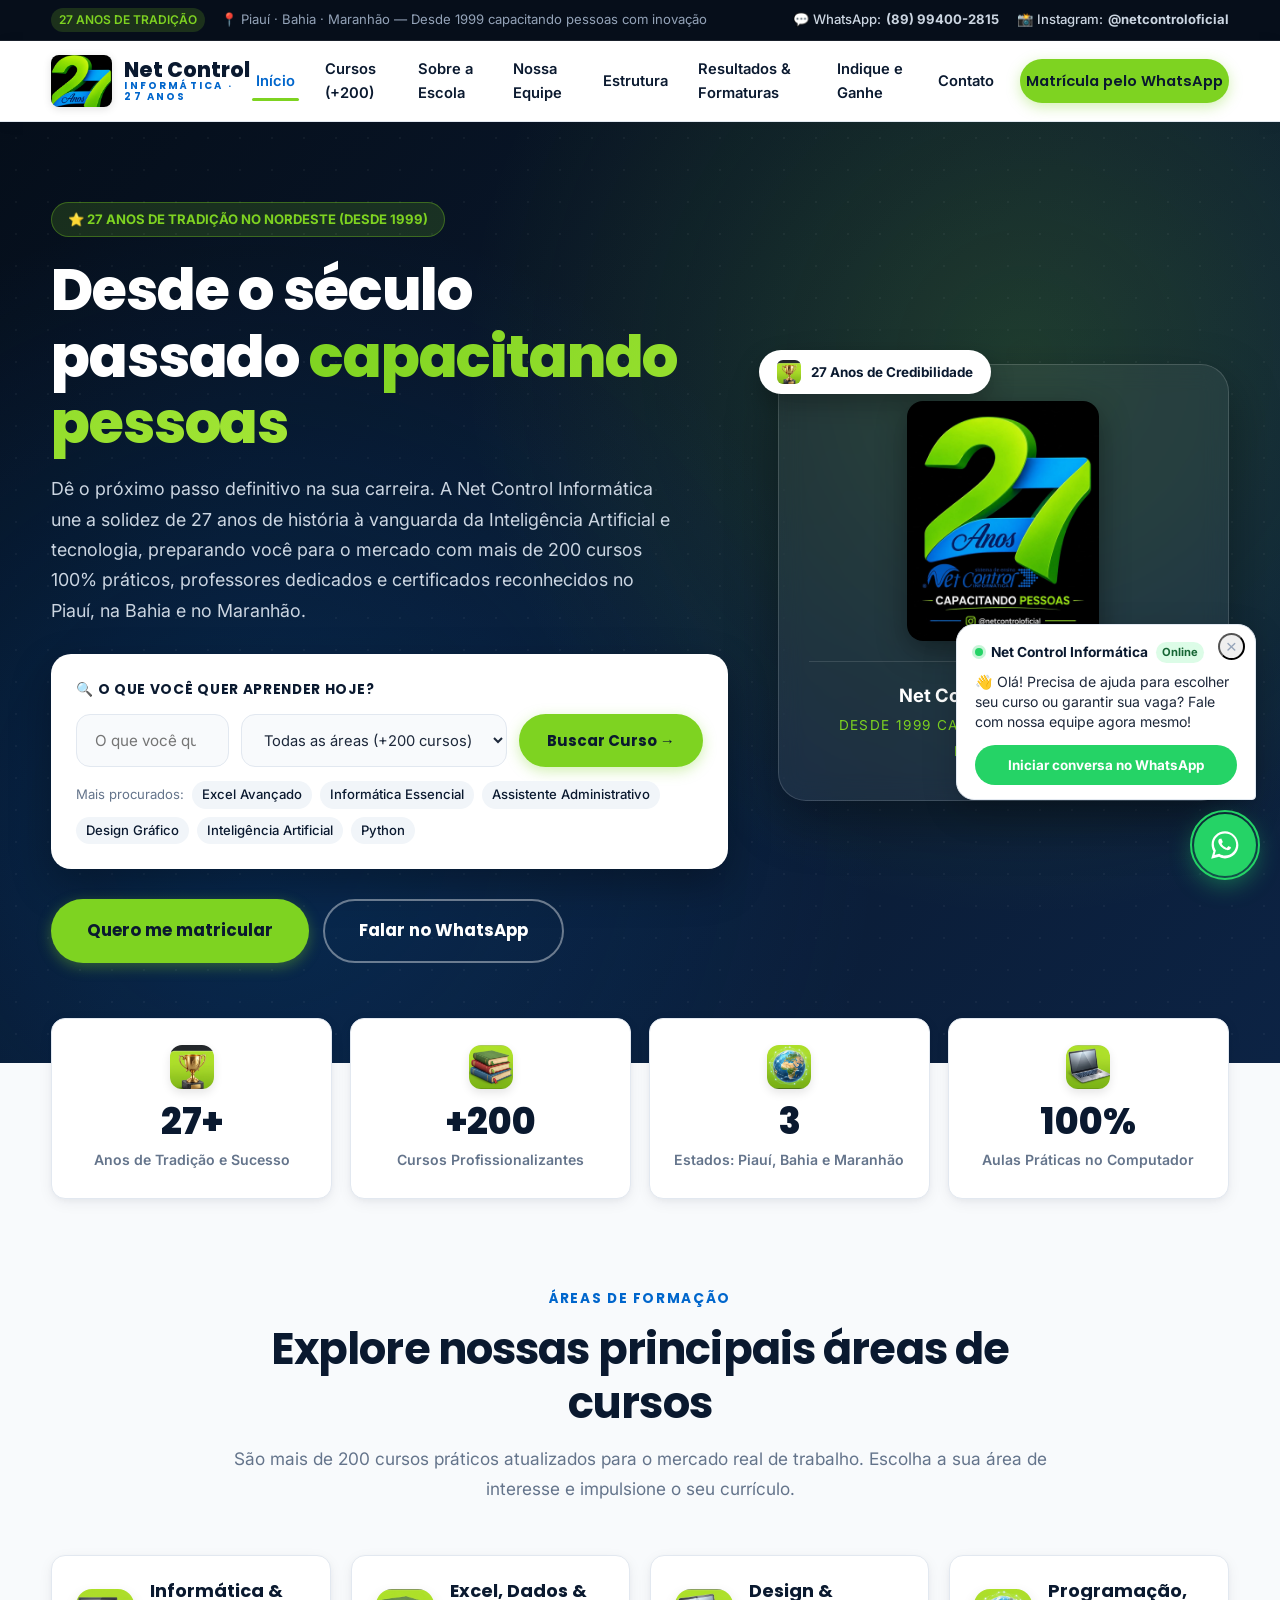
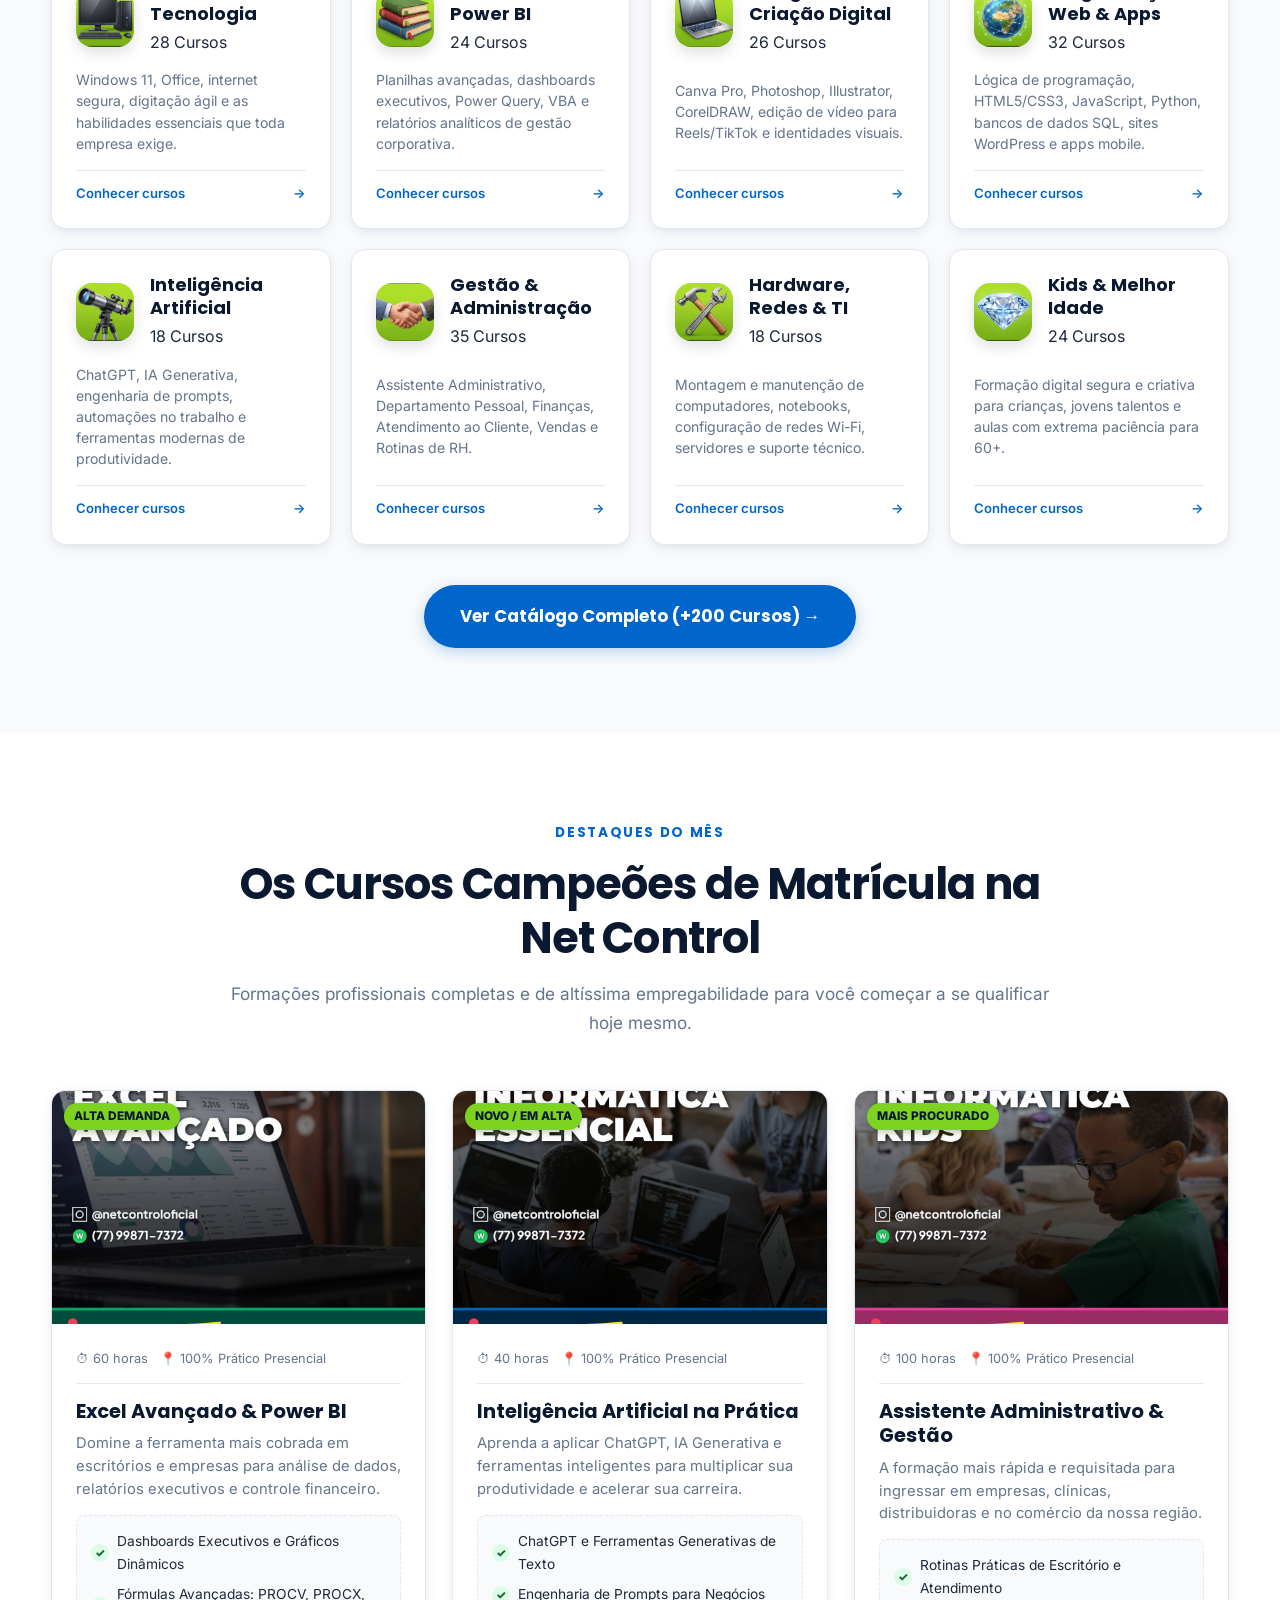
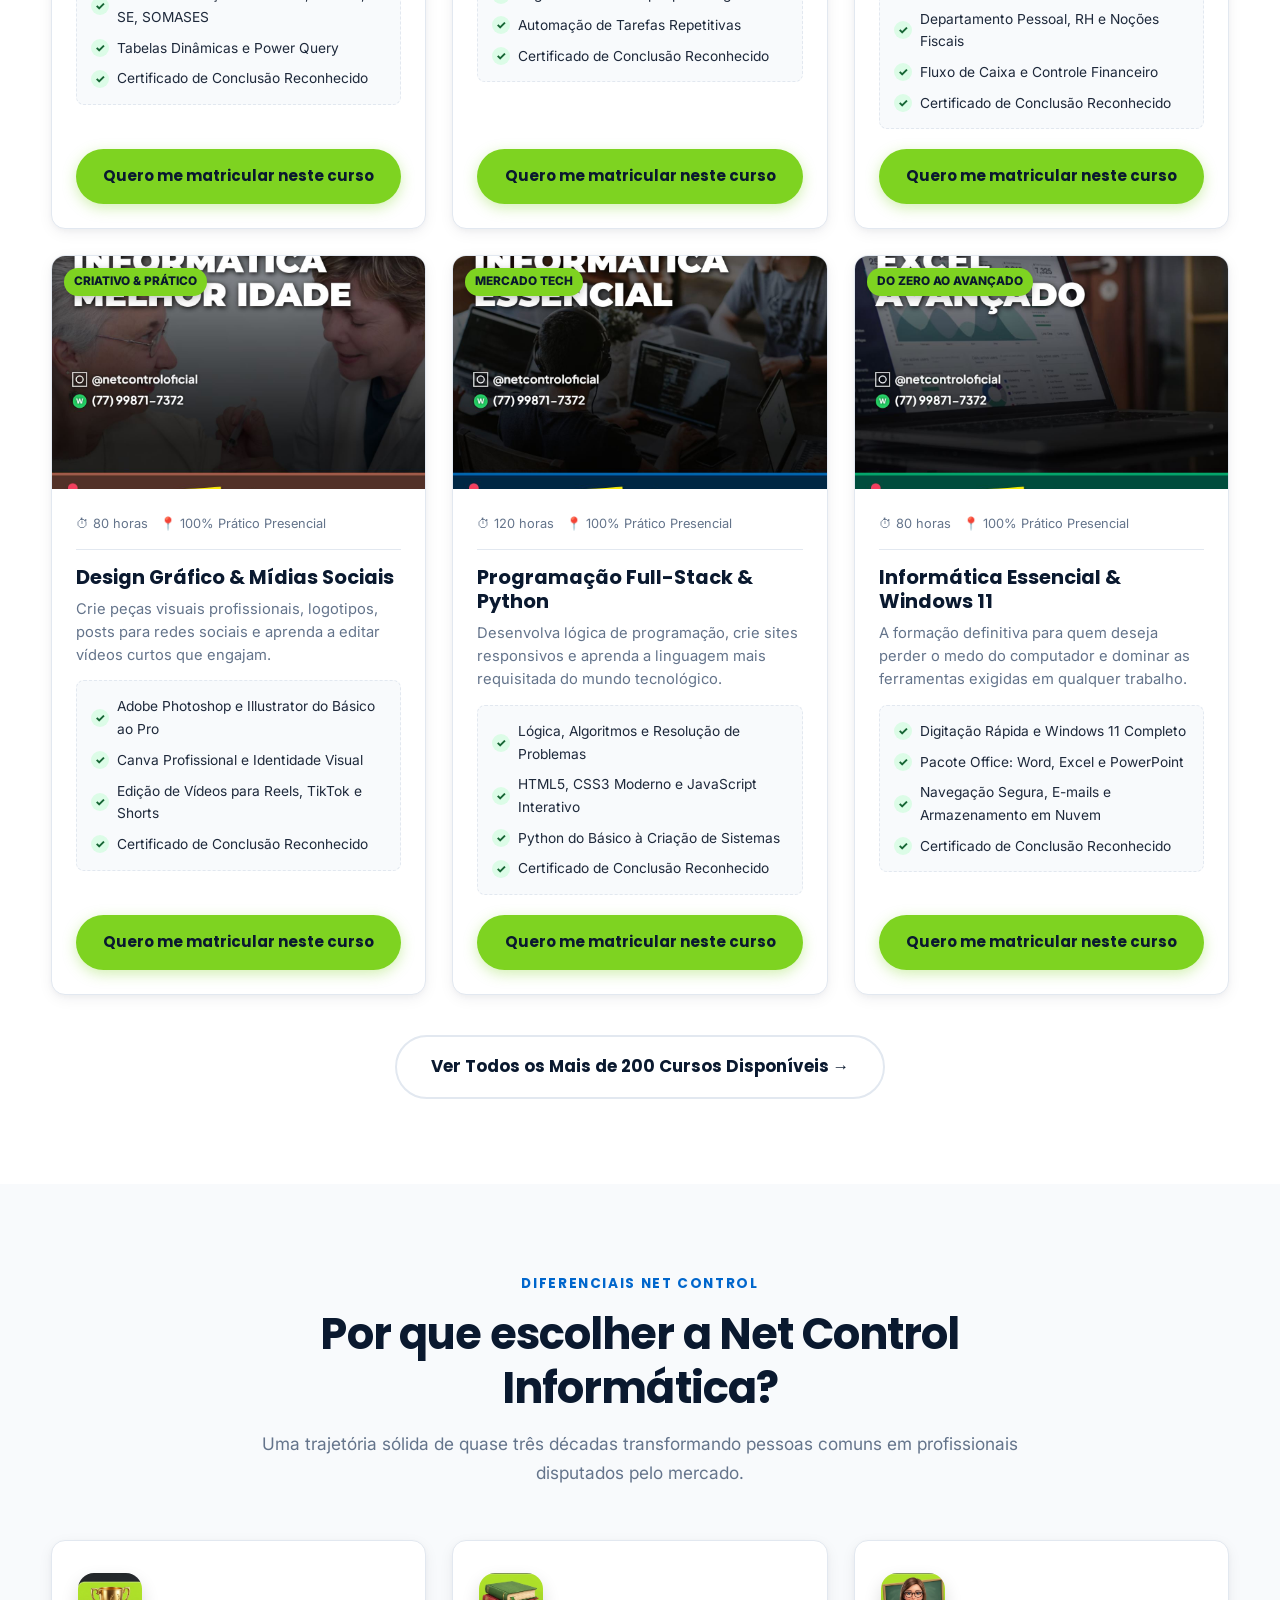
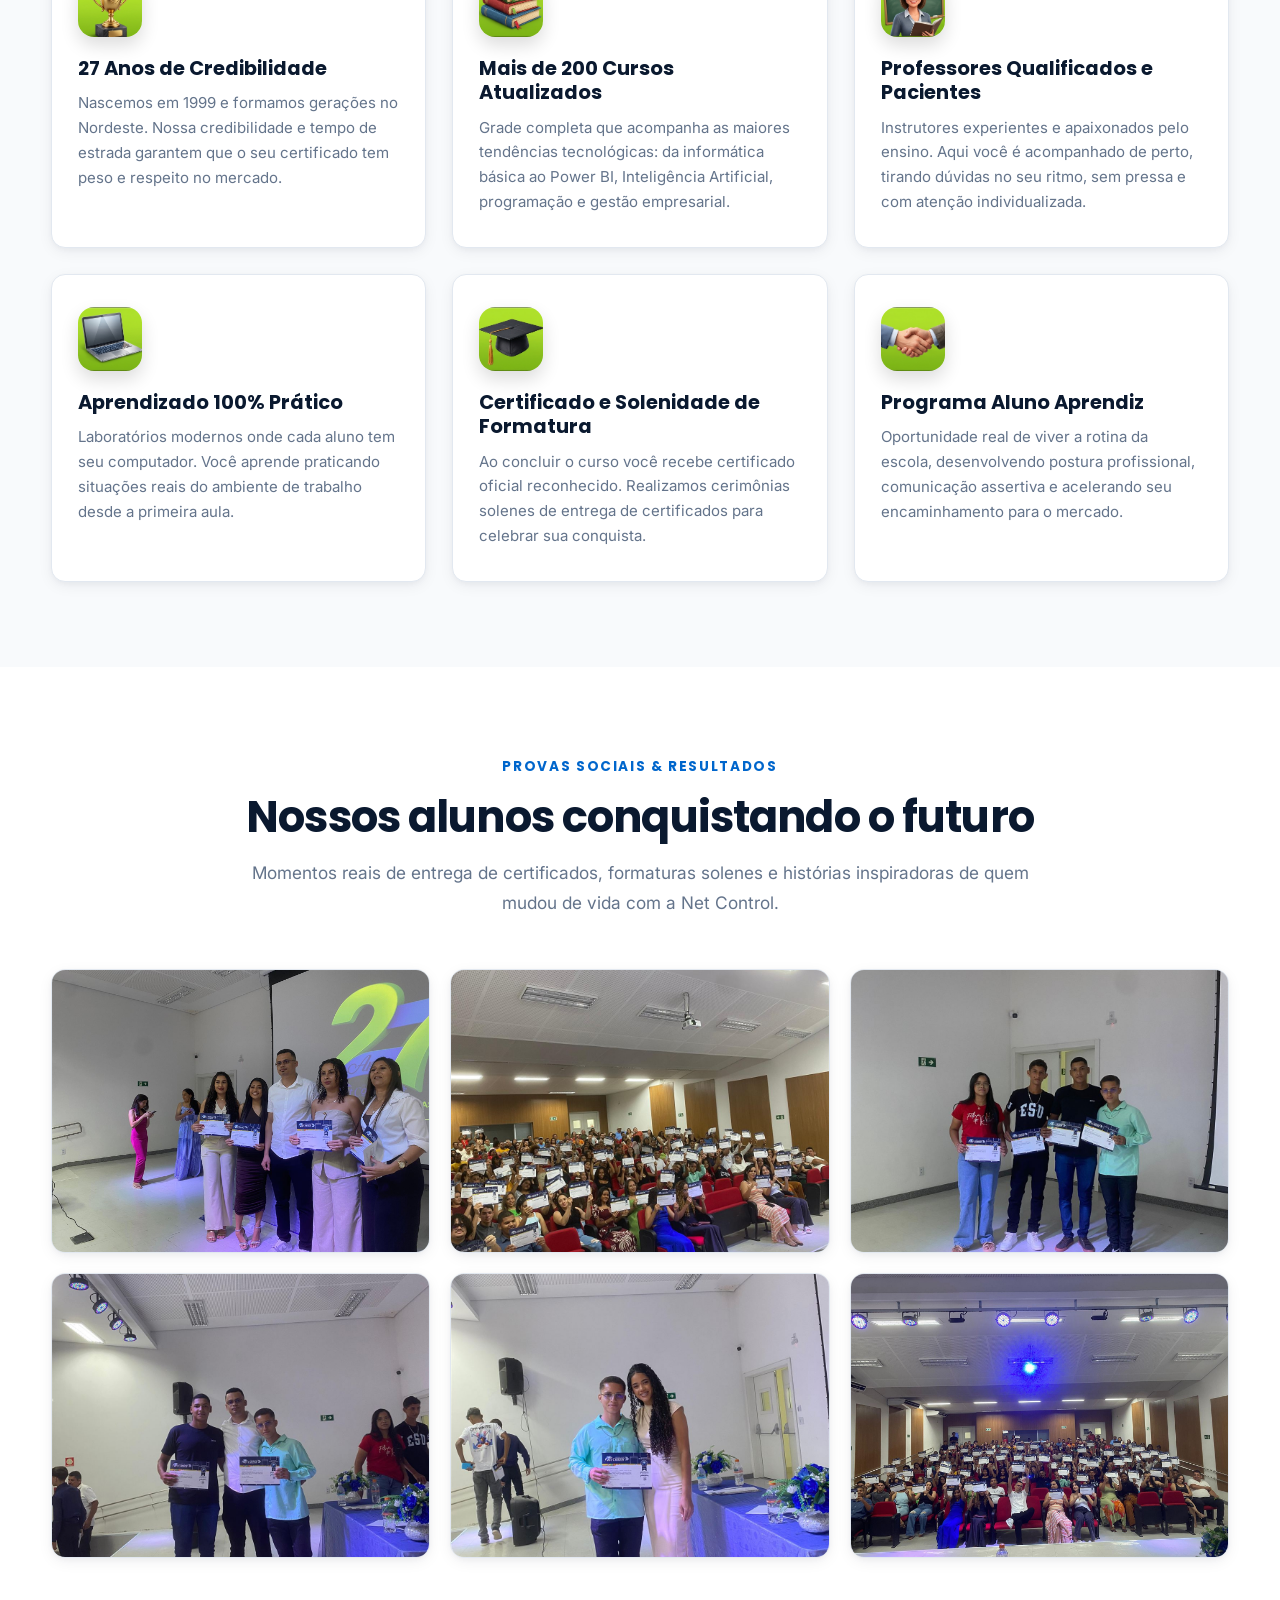
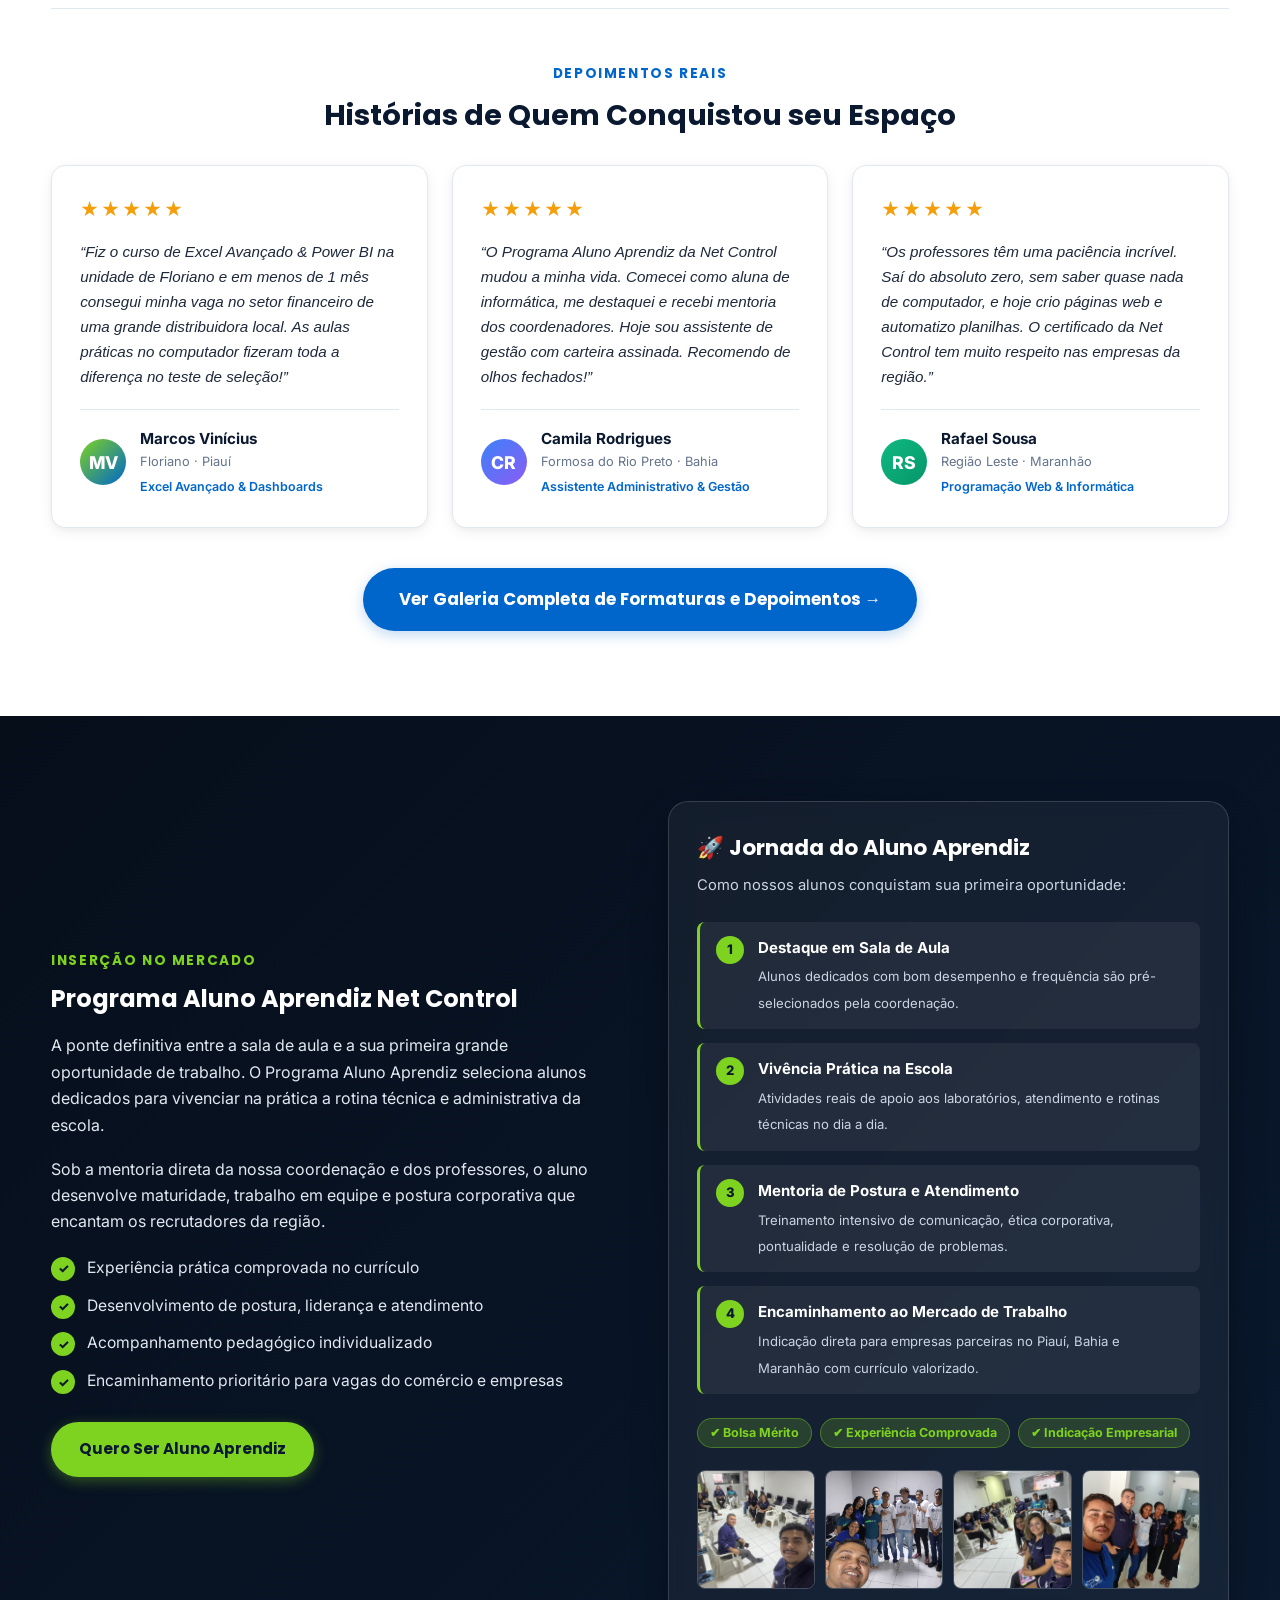
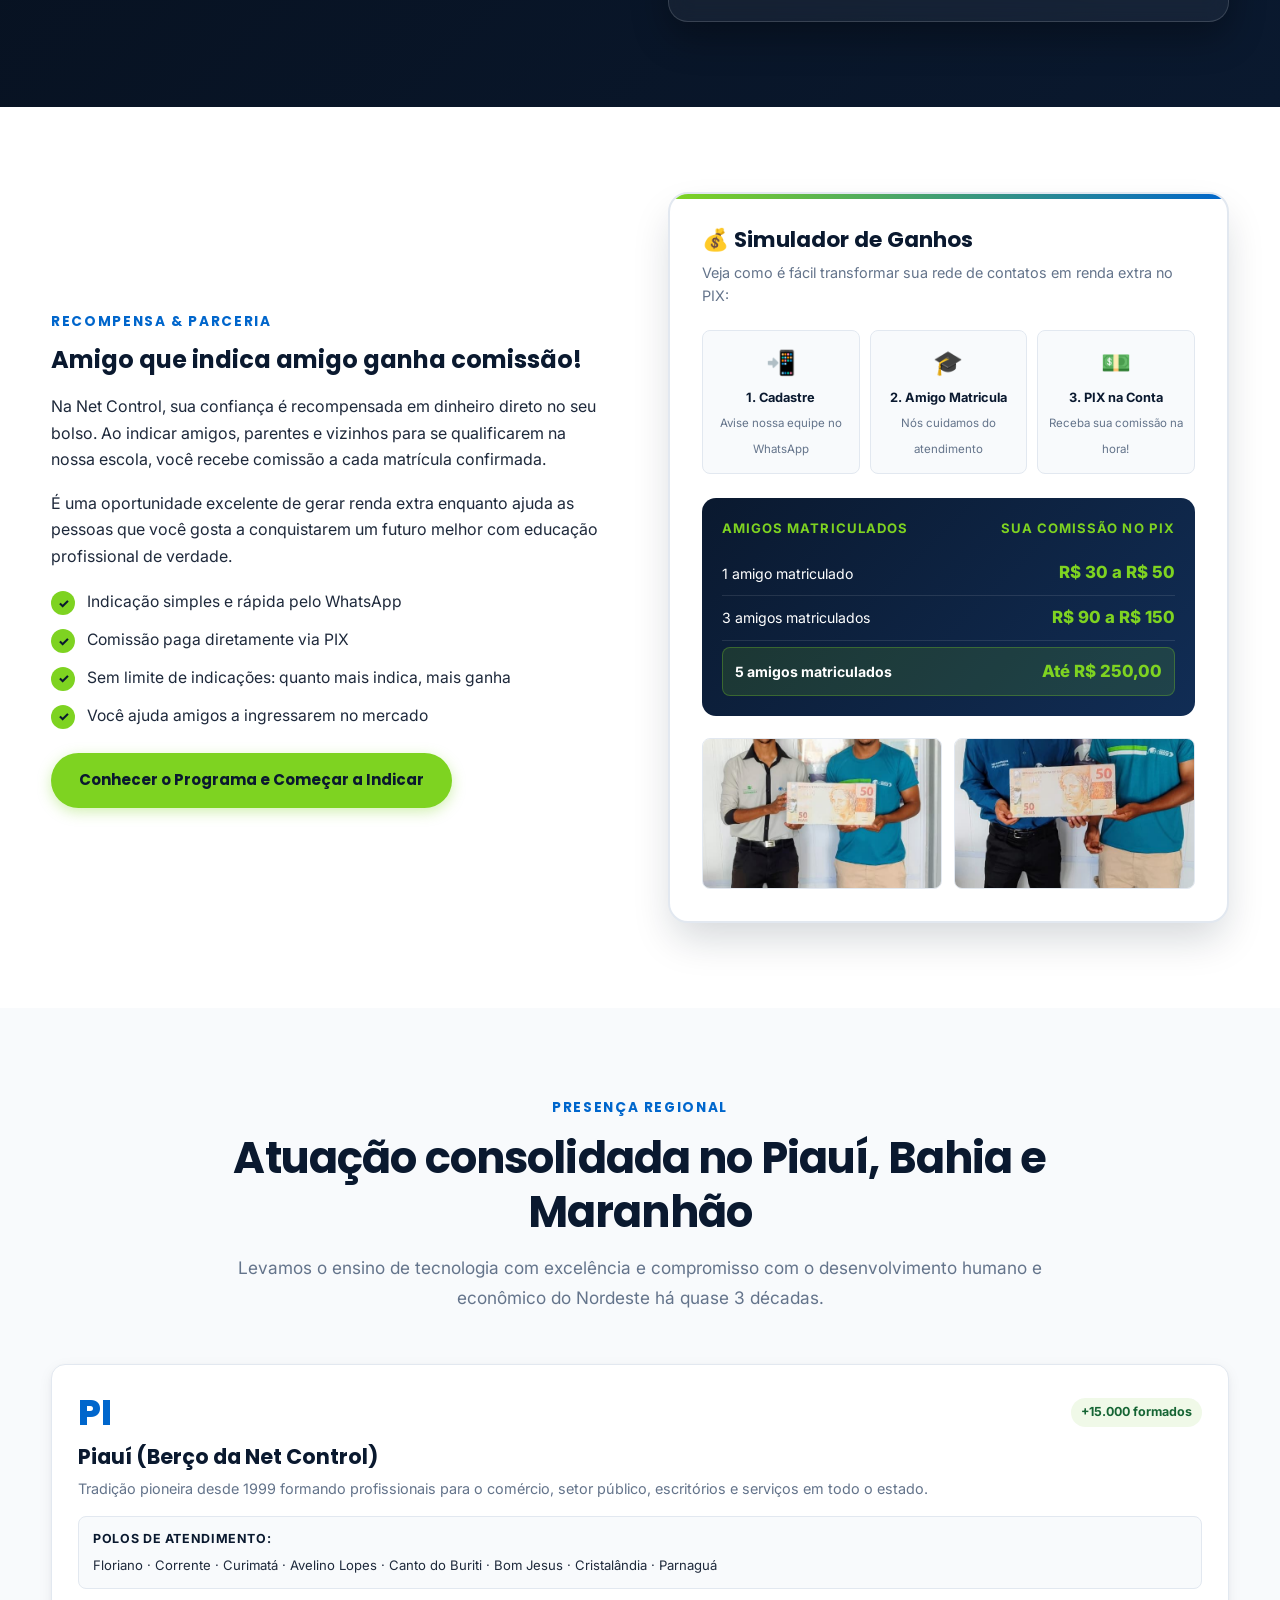
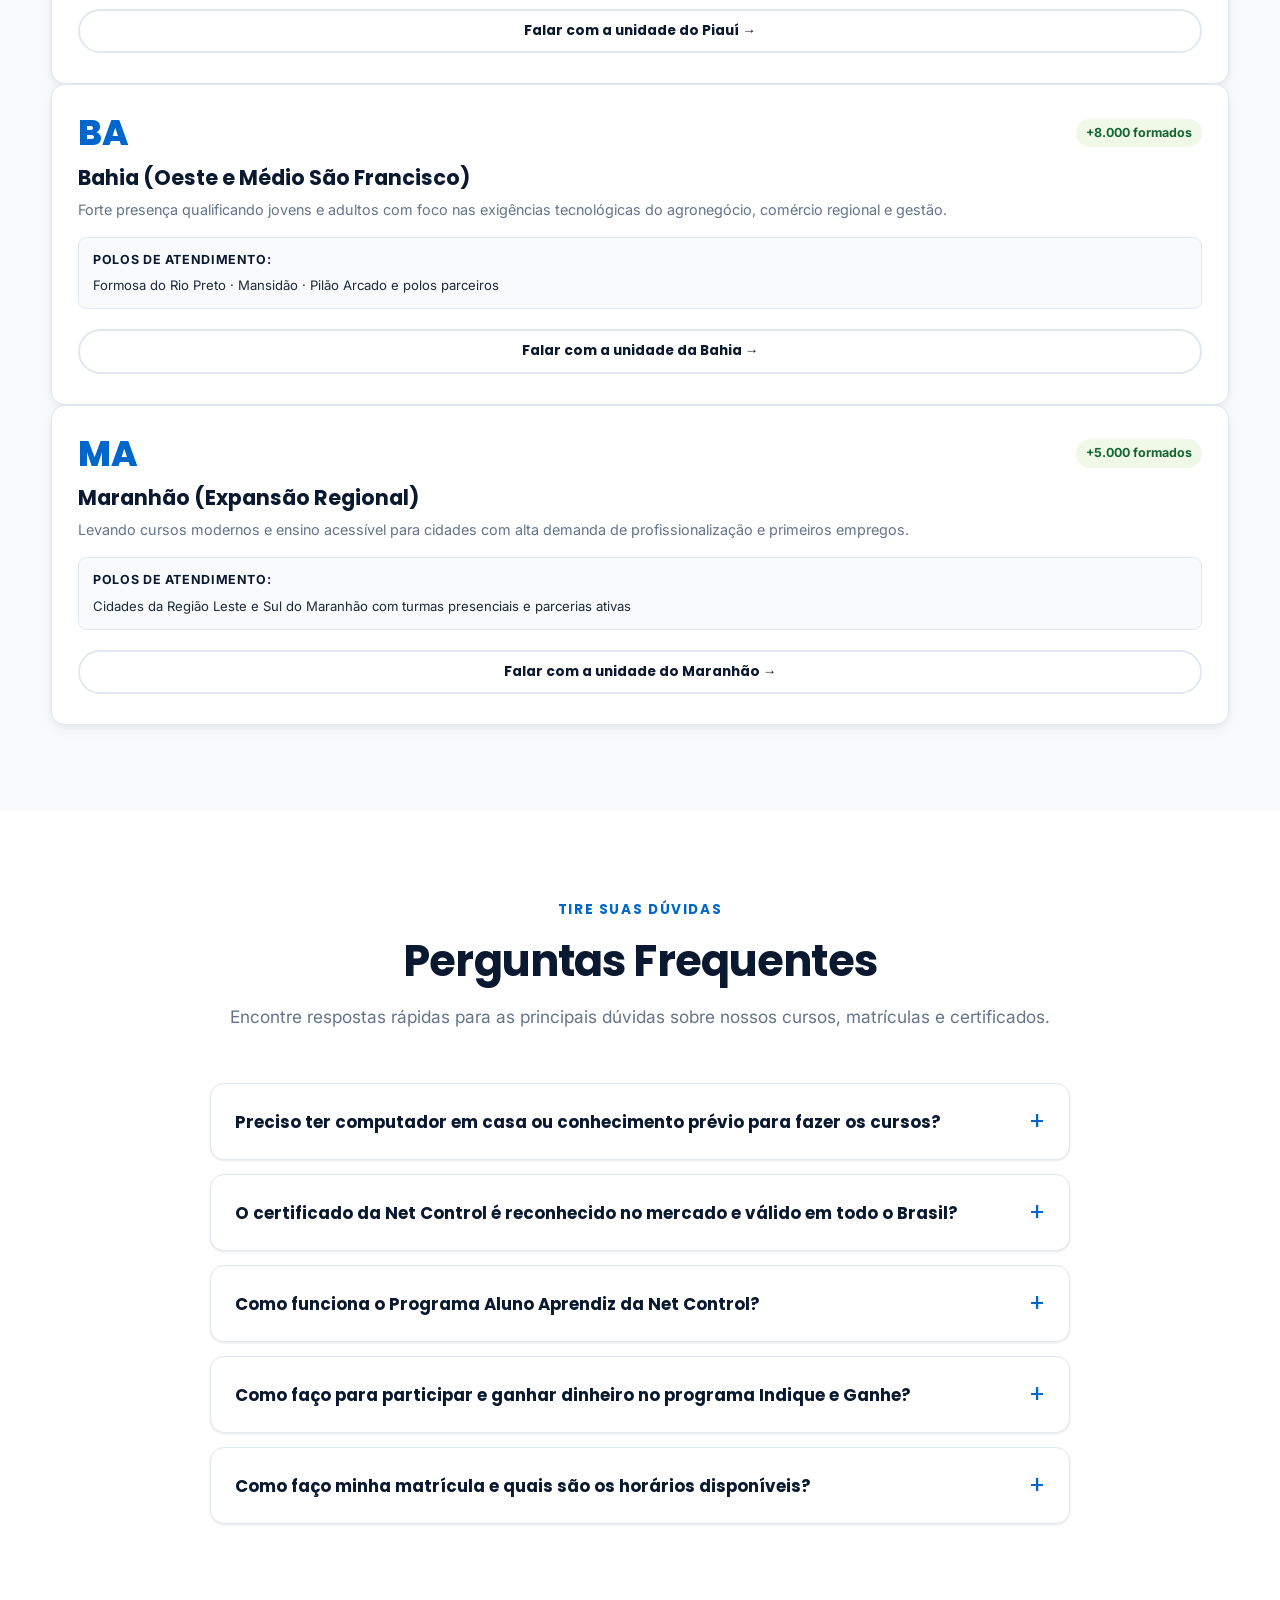
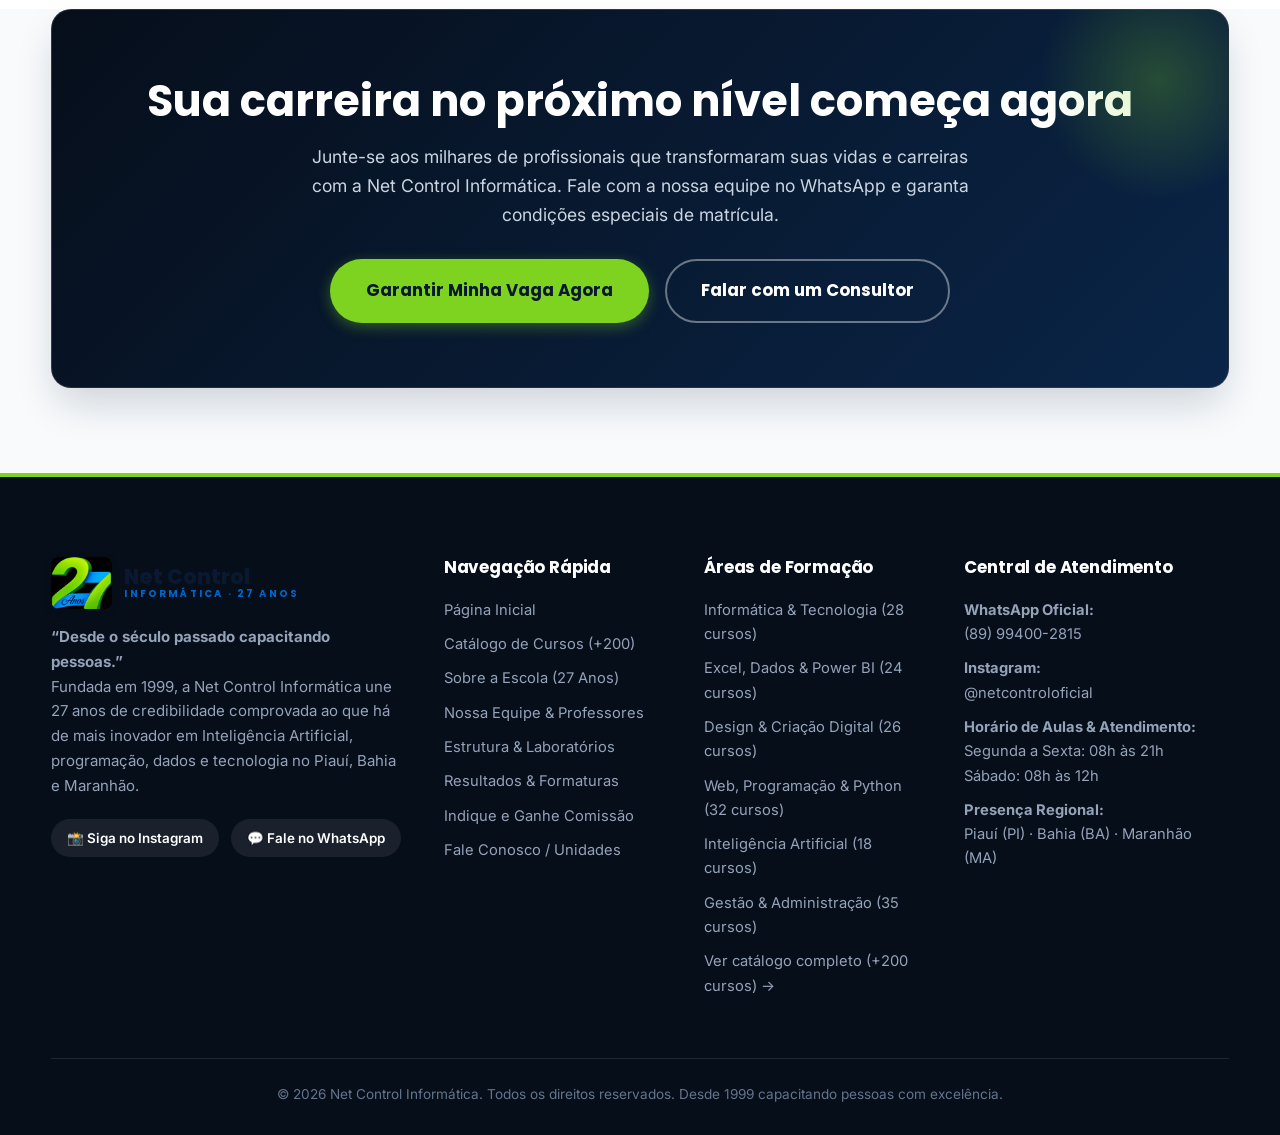
==== commit 6839b772: "2" ====
--- a/index.html
+++ b/index.html
@@ -4,11 +4,12 @@
   <meta charset="UTF-8">
   <meta name="viewport" content="width=device-width, initial-scale=1">
   <title>Net Control Informática | 27 Anos Capacitando Pessoas · PI, BA e MA</title>
-  <meta name="description" content="Net Control Informática: desde o século passado capacitando pessoas. Mais de 200 cursos profissionalizantes práticos, certificados reconhecidos e programa Aluno Aprendiz no Piauí, Bahia e Maranhão.">
-  <meta property="og:title" content="Net Control Informática | 27 Anos Capacitando Pessoas">
-  <meta property="og:description" content="Mais de 200 cursos profissionalizantes no PI, BA e MA. Fale no WhatsApp: (89) 99400-2815.">
+  <meta name="description" content="Net Control Informática: desde 1999 capacitando pessoas com excelência. Mais de 200 cursos profissionalizantes práticos, certificados reconhecidos e programa Aluno Aprendiz no Piauí, Bahia e Maranhão.">
+  <meta property="og:title" content="Net Control Informática | 27 Anos de Tradição e Inovação">
+  <meta property="og:description" content="Mais de 200 cursos profissionalizantes no PI, BA e MA. Fale no WhatsApp oficial: (89) 99400-2815.">
   <meta property="og:image" content="assets/img/logo-27.jpg">
   <meta property="og:type" content="website">
+  <meta property="og:url" content="https://netcontrolinformatica.com.br">
   <meta name="theme-color" content="#0A192F">
   <link rel="icon" href="assets/img/emblema-27.png">
   <link rel="preconnect" href="https://fonts.googleapis.com">
@@ -30,35 +31,82 @@
 </head>
 <body data-page="home">
 
-<main>
+  <!-- =======================================================================
+       TOPBAR & HEADER INSTITUCIONAL (Estático para Renderização Imediata)
+       ======================================================================= -->
+  <a class="skip" href="#main">Ir para o conteúdo principal</a>
+  <div class="topbar">
+    <div class="container">
+      <div class="topbar-left">
+        <span class="topbar-badge">27 ANOS DE TRADIÇÃO</span>
+        <span>📍 Piauí · Bahia · Maranhão — Desde 1999 capacitando pessoas com inovação</span>
+      </div>
+      <div class="topbar-right">
+        <a href="https://wa.me/5589994002815?text=Ol%C3%A1!%20Gostaria%20de%20saber%20mais%20sobre%20os%20cursos%20da%20Net%20Control%20Inform%C3%A1tica." target="_blank" rel="noopener">
+          <span>💬 WhatsApp:</span> <strong>(89) 99400-2815</strong>
+        </a>
+        <a href="https://www.instagram.com/netcontroloficial/" target="_blank" rel="noopener">
+          <span>📸 Instagram:</span> <strong>@netcontroloficial</strong>
+        </a>
+      </div>
+    </div>
+  </div>
+
+  <header id="siteHeader">
+    <div class="container nav">
+      <a href="index.html" class="logo" aria-label="Net Control Informática - Início">
+        <img src="assets/img/emblema-27.png" alt="Net Control 27 Anos" class="logo-emblem" width="48" height="48">
+        <span class="logo-text">Net Control<small>INFORMÁTICA · 27 ANOS</small></span>
+      </a>
+      <button class="burger" id="burgerBtn" aria-label="Abrir menu de navegação" aria-expanded="false">☰</button>
+      <nav class="menu" id="primaryMenu" aria-label="Menu principal">
+        <a href="index.html" class="active">Início</a>
+        <a href="cursos.html">Cursos (+200)</a>
+        <a href="sobre.html">Sobre a Escola</a>
+        <a href="equipe.html">Nossa Equipe</a>
+        <a href="estrutura.html">Estrutura</a>
+        <a href="resultados.html">Resultados & Formaturas</a>
+        <a href="indique.html">Indique e Ganhe</a>
+        <a href="contato.html">Contato</a>
+        <div class="header-cta">
+          <a class="btn btn-primary btn-sm" href="https://wa.me/5589994002815?text=Ol%C3%A1!%20Vim%20pelo%20site%20e%20gostaria%20de%20fazer%20minha%20matr%C3%ADcula%20na%20Net%20Control." target="_blank" rel="noopener">
+            Matrícula pelo WhatsApp
+          </a>
+        </div>
+      </nav>
+    </div>
+  </header>
+
+<main id="main">
   <!-- =======================================================================
        HERO SECTION (Microlins Architecture)
        ======================================================================= -->
   <section class="hero">
     <div class="container hero-grid">
       <div class="hero-content reveal">
-        <span class="hero-badge">⭐ 27 ANOS DE TRADIÇÃO NO NORDESTE</span>
+        <span class="hero-badge">⭐ 27 ANOS DE TRADIÇÃO NO NORDESTE (DESDE 1999)</span>
         <h1>Desde o século passado <span class="highlight">capacitando pessoas</span></h1>
         <p class="lead">
-          Dê o próximo passo na sua carreira. A Net Control Informática prepara você para o mercado de trabalho com mais de 200 cursos práticos, professores dedicados e certificados com reconhecimento no Piauí, na Bahia e no Maranhão.
+          Dê o próximo passo definitivo na sua carreira. A Net Control Informática une a solidez de 27 anos de história à vanguarda da Inteligência Artificial e tecnologia, preparando você para o mercado com mais de 200 cursos 100% práticos, professores dedicados e certificados reconhecidos no Piauí, na Bahia e no Maranhão.
         </p>
 
-        <!-- Microlins Course Finder Card -->
+        <!-- Buscador de Cursos Funcional com GET para cursos.html -->
         <div class="hero-finder-card">
           <span class="finder-label">🔍 O que você quer aprender hoje?</span>
-          <form class="finder-form" id="heroFinderForm">
-            <input type="text" id="finderQuery" class="finder-input" placeholder="Digite um curso (ex.: Excel, Informática, Design, IA...)" aria-label="Buscar curso">
-            <select id="finderCategory" class="finder-select" aria-label="Selecionar categoria">
-              <option value="todos">Todas as áreas</option>
+          <form action="cursos.html" method="GET" class="finder-form" id="heroFinderForm">
+            <input type="search" name="q" id="finderQuery" class="finder-input" placeholder="O que você quer aprender hoje? (Ex: Excel, IA, Python, Design...)" aria-label="Buscar curso">
+            <select name="cat" id="finderCategory" class="finder-select" aria-label="Selecionar categoria">
+              <option value="">Todas as áreas (+200 cursos)</option>
               <option value="essencial">Informática & Tecnologia</option>
               <option value="excel">Excel & Power BI</option>
-              <option value="design">Design & Criação</option>
-              <option value="programacao">Programação & Web</option>
+              <option value="design">Design & Criação Digital</option>
+              <option value="programacao">Programação, Web & Apps</option>
               <option value="ia">Inteligência Artificial</option>
               <option value="administracao">Gestão & Negócios</option>
               <option value="manutencao">Hardware & Redes</option>
+              <option value="kids">Kids & Melhor Idade</option>
             </select>
-            <button type="submit" class="btn btn-primary">Buscar Cursos →</button>
+            <button type="submit" class="btn btn-primary">Buscar Curso →</button>
           </form>
           <div class="finder-tags">
             <span>Mais procurados:</span>
@@ -67,14 +115,15 @@
             <a href="cursos.html?q=administrativo" class="finder-tag">Assistente Administrativo</a>
             <a href="cursos.html?q=design" class="finder-tag">Design Gráfico</a>
             <a href="cursos.html?q=ia" class="finder-tag">Inteligência Artificial</a>
+            <a href="cursos.html?q=python" class="finder-tag">Python</a>
           </div>
         </div>
 
         <div class="hero-actions">
-          <a class="btn btn-primary btn-lg" data-wa="Olá! Gostaria de me matricular na Net Control Informática.">
+          <a class="btn btn-primary btn-lg" href="https://wa.me/5589994002815?text=Ol%C3%A1!%20Vim%20pelo%20site%20da%20Net%20Control%20e%20gostaria%20de%20me%20matricular." target="_blank" rel="noopener">
             Quero me matricular
           </a>
-          <a class="btn btn-outline btn-lg" data-wa="1">
+          <a class="btn btn-outline btn-lg" href="https://wa.me/5589994002815?text=Ol%C3%A1!%20Gostaria%20de%20tirar%20d%C3%BAvidas%20sobre%20os%20cursos%20da%20Net%20Control%20pelo%20WhatsApp." target="_blank" rel="noopener">
             Falar no WhatsApp
           </a>
         </div>
@@ -84,7 +133,7 @@
       <div class="hero-card-col reveal">
         <div class="hero-card">
           <div class="hero-pill-badge p1">
-            <img src="assets/img/icons/icon-trofeu.png" alt="27 Anos">
+            <img src="assets/img/icons/icon-trofeu.png" alt="27 Anos de Credibilidade">
             <span>27 Anos de Credibilidade</span>
           </div>
 
@@ -92,11 +141,11 @@
 
           <div class="hero-card-footer">
             <strong>Net Control Informática</strong>
-            <em>Desde o século passado capacitando pessoas</em>
+            <em>Desde 1999 capacitando pessoas com excelência</em>
           </div>
 
           <div class="hero-pill-badge p2">
-            <img src="assets/img/icons/icon-certificado.png" alt="Certificado">
+            <img src="assets/img/icons/icon-certificado.png" alt="Certificado Reconhecido">
             <span>Certificado Reconhecido</span>
           </div>
         </div>
@@ -105,23 +154,23 @@
   </section>
 
   <!-- =======================================================================
-       STATS BAR (Microlins Style)
+       STATS BAR (Valores Reais no HTML como Fallback)
        ======================================================================= -->
   <div class="container stats-wrapper">
     <div class="stats reveal">
       <div class="stat">
         <div class="stat-icon"><img src="assets/img/icons/icon-trofeu.png" alt="27 Anos"></div>
-        <b data-count="27">0</b>
+        <b data-count="27" data-suf="+">27+</b>
         <span>Anos de Tradição e Sucesso</span>
       </div>
       <div class="stat">
         <div class="stat-icon"><img src="assets/img/icons/icon-cursos.png" alt="Cursos"></div>
-        <b data-count="200" data-pre="+">0</b>
+        <b data-count="200" data-pre="+">+200</b>
         <span>Cursos Profissionalizantes</span>
       </div>
       <div class="stat">
         <div class="stat-icon"><img src="assets/img/icons/icon-conectividade.png" alt="Estados"></div>
-        <b data-count="3">0</b>
+        <b data-count="3">3</b>
         <span>Estados: Piauí, Bahia e Maranhão</span>
       </div>
       <div class="stat">
@@ -133,14 +182,14 @@
   </div>
 
   <!-- =======================================================================
-       COURSE CATEGORIES (3D Icons Grid)
-       ======================================================================= -->
-  <section class="bg-soft">
+       COURSE CATEGORIES (Badges Somando 205 Cursos)
+       ======================================================================= -->
+  <section class="bg-soft" id="cursos">
     <div class="container">
       <div class="section-head reveal">
         <span class="eyebrow">Áreas de Formação</span>
         <h2>Explore nossas principais áreas de cursos</h2>
-        <p>São mais de 200 cursos desenvolvidos para o mercado real de trabalho. Escolha a sua área de interesse e dê um salto no seu currículo.</p>
+        <p>São mais de 200 cursos práticos atualizados para o mercado real de trabalho. Escolha a sua área de interesse e impulsione o seu currículo.</p>
       </div>
 
       <div class="categories-grid">
@@ -149,10 +198,10 @@
             <div class="cat-icon-wrap"><img src="assets/img/icons/icon-laboratorio.png" alt="Informática & Tecnologia"></div>
             <div>
               <h3>Informática & Tecnologia</h3>
-              <span class="badge-num">18 Cursos</span>
-            </div>
-          </div>
-          <p>Windows 11, Office, internet segura e as habilidades essenciais que toda empresa exige.</p>
+              <span class="badge-num">28 Cursos</span>
+            </div>
+          </div>
+          <p>Windows 11, Office, internet segura, digitação ágil e as habilidades essenciais que toda empresa exige.</p>
           <div class="cat-card-footer">
             <span>Conhecer cursos</span>
             <span>→</span>
@@ -164,10 +213,10 @@
             <div class="cat-icon-wrap"><img src="assets/img/icons/icon-cursos.png" alt="Excel & Dados"></div>
             <div>
               <h3>Excel, Dados & Power BI</h3>
-              <span class="badge-num">15 Cursos</span>
-            </div>
-          </div>
-          <p>Planilhas avançadas, dashboards executivos, Power Query e relatórios analíticos de gestão.</p>
+              <span class="badge-num">24 Cursos</span>
+            </div>
+          </div>
+          <p>Planilhas avançadas, dashboards executivos, Power Query, VBA e relatórios analíticos de gestão corporativa.</p>
           <div class="cat-card-footer">
             <span>Conhecer cursos</span>
             <span>→</span>
@@ -179,10 +228,10 @@
             <div class="cat-icon-wrap"><img src="assets/img/icons/icon-pratica.png" alt="Design Digital"></div>
             <div>
               <h3>Design & Criação Digital</h3>
-              <span class="badge-num">18 Cursos</span>
-            </div>
-          </div>
-          <p>Canva, Photoshop, Illustrator, CorelDRAW, edição de vídeo para Reels/TikTok e identidades visuais.</p>
+              <span class="badge-num">26 Cursos</span>
+            </div>
+          </div>
+          <p>Canva Pro, Photoshop, Illustrator, CorelDRAW, edição de vídeo para Reels/TikTok e identidades visuais.</p>
           <div class="cat-card-footer">
             <span>Conhecer cursos</span>
             <span>→</span>
@@ -194,10 +243,10 @@
             <div class="cat-icon-wrap"><img src="assets/img/icons/icon-conectividade.png" alt="Programação"></div>
             <div>
               <h3>Programação, Web & Apps</h3>
-              <span class="badge-num">21 Cursos</span>
-            </div>
-          </div>
-          <p>Lógica, HTML/CSS, Python, JavaScript, desenvolvimento de aplicativos, sites e bancos de dados.</p>
+              <span class="badge-num">32 Cursos</span>
+            </div>
+          </div>
+          <p>Lógica de programação, HTML5/CSS3, JavaScript, Python, bancos de dados SQL, sites WordPress e apps mobile.</p>
           <div class="cat-card-footer">
             <span>Conhecer cursos</span>
             <span>→</span>
@@ -209,10 +258,10 @@
             <div class="cat-icon-wrap"><img src="assets/img/icons/icon-visao.png" alt="Inteligência Artificial"></div>
             <div>
               <h3>Inteligência Artificial</h3>
-              <span class="badge-num">12 Cursos</span>
-            </div>
-          </div>
-          <p>ChatGPT, IA Generativa, engenharia de prompts e ferramentas modernas de produtividade.</p>
+              <span class="badge-num">18 Cursos</span>
+            </div>
+          </div>
+          <p>ChatGPT, IA Generativa, engenharia de prompts, automações no trabalho e ferramentas modernas de produtividade.</p>
           <div class="cat-card-footer">
             <span>Conhecer cursos</span>
             <span>→</span>
@@ -224,10 +273,10 @@
             <div class="cat-icon-wrap"><img src="assets/img/icons/icon-aprendiz.png" alt="Administração"></div>
             <div>
               <h3>Gestão & Administração</h3>
-              <span class="badge-num">24 Cursos</span>
-            </div>
-          </div>
-          <p>Assistente Administrativo, Departamento Pessoal, Finanças, Atendimento ao Cliente e Vendas.</p>
+              <span class="badge-num">35 Cursos</span>
+            </div>
+          </div>
+          <p>Assistente Administrativo, Departamento Pessoal, Finanças, Atendimento ao Cliente, Vendas e Rotinas de RH.</p>
           <div class="cat-card-footer">
             <span>Conhecer cursos</span>
             <span>→</span>
@@ -239,10 +288,10 @@
             <div class="cat-icon-wrap"><img src="assets/img/icons/icon-oficina.png" alt="Hardware & Redes"></div>
             <div>
               <h3>Hardware, Redes & TI</h3>
-              <span class="badge-num">14 Cursos</span>
-            </div>
-          </div>
-          <p>Montagem e manutenção de PCs, notebooks, configuração de redes Wi-Fi e suporte técnico.</p>
+              <span class="badge-num">18 Cursos</span>
+            </div>
+          </div>
+          <p>Montagem e manutenção de computadores, notebooks, configuração de redes Wi-Fi, servidores e suporte técnico.</p>
           <div class="cat-card-footer">
             <span>Conhecer cursos</span>
             <span>→</span>
@@ -254,10 +303,10 @@
             <div class="cat-icon-wrap"><img src="assets/img/icons/icon-valores.png" alt="Kids & Melhor Idade"></div>
             <div>
               <h3>Kids & Melhor Idade</h3>
-              <span class="badge-num">22 Cursos</span>
-            </div>
-          </div>
-          <p>Cursos personalizados para crianças, jovens talentos e aulas acolhedoras para a terceira idade.</p>
+              <span class="badge-num">24 Cursos</span>
+            </div>
+          </div>
+          <p>Formação digital segura e criativa para crianças, jovens talentos e aulas com extrema paciência para 60+.</p>
           <div class="cat-card-footer">
             <span>Conhecer cursos</span>
             <span>→</span>
@@ -267,39 +316,199 @@
 
       <div style="text-align:center;margin-top:40px">
         <a href="cursos.html" class="btn btn-blue btn-lg">
-          Ver Catálogo Completo com Mais de 200 Cursos →
+          Ver Catálogo Completo (+200 Cursos) →
         </a>
       </div>
     </div>
   </section>
 
   <!-- =======================================================================
-       FEATURED COURSES SHOWCASE
+       DESTAQUES DO MÊS: 6 CARDS CAMPEÕES DE MATRÍCULA (Direto no HTML)
        ======================================================================= -->
   <section class="bg-white">
     <div class="container">
       <div class="section-head reveal">
         <span class="eyebrow">Destaques do Mês</span>
-        <h2>Os cursos mais procurados da Net Control</h2>
-        <p>Formações práticas com alta demanda no comércio, escritórios e empresas do Nordeste.</p>
-      </div>
-
-      <div class="categories-grid" id="homeFeaturedGrid">
-        <!-- Injected via JavaScript -->
+        <h2>Os Cursos Campeões de Matrícula na Net Control</h2>
+        <p>Formações profissionais completas e de altíssima empregabilidade para você começar a se qualificar hoje mesmo.</p>
+      </div>
+
+      <div class="feat-grid-6">
+        <!-- Card 1: Excel Avançado & Power BI -->
+        <article class="feat-card-rich reveal">
+          <div class="thumb-wrap">
+            <img src="assets/img/curso-02.jpg" alt="Curso de Excel Avançado e Power BI" loading="lazy">
+            <span class="feat-badge badge-orange">Alta Demanda</span>
+          </div>
+          <div class="card-body">
+            <div class="course-meta">
+              <span>⏱ 60 horas</span>
+              <span>📍 100% Prático Presencial</span>
+            </div>
+            <h3>Excel Avançado & Power BI</h3>
+            <p class="desc">Domine a ferramenta mais cobrada em escritórios e empresas para análise de dados, relatórios executivos e controle financeiro.</p>
+            <ul class="course-topics">
+              <li>Dashboards Executivos e Gráficos Dinâmicos</li>
+              <li>Fórmulas Avançadas: PROCV, PROCX, SE, SOMASES</li>
+              <li>Tabelas Dinâmicas e Power Query</li>
+              <li>Certificado de Conclusão Reconhecido</li>
+            </ul>
+            <div class="course-card-footer">
+              <a class="btn btn-primary" href="https://wa.me/5589994002815?text=Ol%C3%A1!%20Vim%20pelo%20site%20da%20Net%20Control%20e%20quero%20me%20matricular%20no%20curso%20de%20Excel%20Avan%C3%A7ado%20%26%20Power%20BI." target="_blank" rel="noopener">
+                Quero me matricular neste curso
+              </a>
+            </div>
+          </div>
+        </article>
+
+        <!-- Card 2: Inteligência Artificial na Prática -->
+        <article class="feat-card-rich reveal">
+          <div class="thumb-wrap">
+            <img src="assets/img/curso-01.jpg" alt="Curso de Inteligência Artificial na Prática" loading="lazy">
+            <span class="feat-badge badge-green">Novo / Em Alta</span>
+          </div>
+          <div class="card-body">
+            <div class="course-meta">
+              <span>⏱ 40 horas</span>
+              <span>📍 100% Prático Presencial</span>
+            </div>
+            <h3>Inteligência Artificial na Prática</h3>
+            <p class="desc">Aprenda a aplicar ChatGPT, IA Generativa e ferramentas inteligentes para multiplicar sua produtividade e acelerar sua carreira.</p>
+            <ul class="course-topics">
+              <li>ChatGPT e Ferramentas Generativas de Texto</li>
+              <li>Engenharia de Prompts para Negócios</li>
+              <li>Automação de Tarefas Repetitivas</li>
+              <li>Certificado de Conclusão Reconhecido</li>
+            </ul>
+            <div class="course-card-footer">
+              <a class="btn btn-primary" href="https://wa.me/5589994002815?text=Ol%C3%A1!%20Vim%20pelo%20site%20da%20Net%20Control%20e%20quero%20me%20matricular%20no%20curso%20de%20Intelig%C3%AAncia%20Artificial%20na%20Pr%C3%A1tica." target="_blank" rel="noopener">
+                Quero me matricular neste curso
+              </a>
+            </div>
+          </div>
+        </article>
+
+        <!-- Card 3: Assistente Administrativo & Gestão Completa -->
+        <article class="feat-card-rich reveal">
+          <div class="thumb-wrap">
+            <img src="assets/img/curso-03.jpg" alt="Curso de Assistente Administrativo e Gestão" loading="lazy">
+            <span class="feat-badge badge-blue">Mais Procurado</span>
+          </div>
+          <div class="card-body">
+            <div class="course-meta">
+              <span>⏱ 100 horas</span>
+              <span>📍 100% Prático Presencial</span>
+            </div>
+            <h3>Assistente Administrativo & Gestão</h3>
+            <p class="desc">A formação mais rápida e requisitada para ingressar em empresas, clínicas, distribuidoras e no comércio da nossa região.</p>
+            <ul class="course-topics">
+              <li>Rotinas Práticas de Escritório e Atendimento</li>
+              <li>Departamento Pessoal, RH e Noções Fiscais</li>
+              <li>Fluxo de Caixa e Controle Financeiro</li>
+              <li>Certificado de Conclusão Reconhecido</li>
+            </ul>
+            <div class="course-card-footer">
+              <a class="btn btn-primary" href="https://wa.me/5589994002815?text=Ol%C3%A1!%20Vim%20pelo%20site%20da%20Net%20Control%20e%20quero%20me%20matricular%20no%20curso%20de%20Assistente%20Administrativo%20%26%20Gest%C3%A3o." target="_blank" rel="noopener">
+                Quero me matricular neste curso
+              </a>
+            </div>
+          </div>
+        </article>
+
+        <!-- Card 4: Design Gráfico & Mídias Sociais -->
+        <article class="feat-card-rich reveal">
+          <div class="thumb-wrap">
+            <img src="assets/img/curso-04.jpg" alt="Curso de Design Gráfico e Mídias Sociais" loading="lazy">
+            <span class="feat-badge">Criativo & Prático</span>
+          </div>
+          <div class="card-body">
+            <div class="course-meta">
+              <span>⏱ 80 horas</span>
+              <span>📍 100% Prático Presencial</span>
+            </div>
+            <h3>Design Gráfico & Mídias Sociais</h3>
+            <p class="desc">Crie peças visuais profissionais, logotipos, posts para redes sociais e aprenda a editar vídeos curtos que engajam.</p>
+            <ul class="course-topics">
+              <li>Adobe Photoshop e Illustrator do Básico ao Pro</li>
+              <li>Canva Profissional e Identidade Visual</li>
+              <li>Edição de Vídeos para Reels, TikTok e Shorts</li>
+              <li>Certificado de Conclusão Reconhecido</li>
+            </ul>
+            <div class="course-card-footer">
+              <a class="btn btn-primary" href="https://wa.me/5589994002815?text=Ol%C3%A1!%20Vim%20pelo%20site%20da%20Net%20Control%20e%20quero%20me%20matricular%20no%20curso%20de%20Design%20Gr%C3%A1fico%20%26%20M%C3%ADdias%20Sociais." target="_blank" rel="noopener">
+                Quero me matricular neste curso
+              </a>
+            </div>
+          </div>
+        </article>
+
+        <!-- Card 5: Programação Full-Stack & Python -->
+        <article class="feat-card-rich reveal">
+          <div class="thumb-wrap">
+            <img src="assets/img/curso-01.jpg" alt="Curso de Programação Full-Stack e Python" loading="lazy">
+            <span class="feat-badge badge-green">Mercado Tech</span>
+          </div>
+          <div class="card-body">
+            <div class="course-meta">
+              <span>⏱ 120 horas</span>
+              <span>📍 100% Prático Presencial</span>
+            </div>
+            <h3>Programação Full-Stack & Python</h3>
+            <p class="desc">Desenvolva lógica de programação, crie sites responsivos e aprenda a linguagem mais requisitada do mundo tecnológico.</p>
+            <ul class="course-topics">
+              <li>Lógica, Algoritmos e Resolução de Problemas</li>
+              <li>HTML5, CSS3 Moderno e JavaScript Interativo</li>
+              <li>Python do Básico à Criação de Sistemas</li>
+              <li>Certificado de Conclusão Reconhecido</li>
+            </ul>
+            <div class="course-card-footer">
+              <a class="btn btn-primary" href="https://wa.me/5589994002815?text=Ol%C3%A1!%20Vim%20pelo%20site%20da%20Net%20Control%20e%20quero%20me%20matricular%20no%20curso%20de%20Programa%C3%A7%C3%A3o%20Full-Stack%20%26%20Python." target="_blank" rel="noopener">
+                Quero me matricular neste curso
+              </a>
+            </div>
+          </div>
+        </article>
+
+        <!-- Card 6: Informática Essencial & Windows 11 -->
+        <article class="feat-card-rich reveal">
+          <div class="thumb-wrap">
+            <img src="assets/img/curso-02.jpg" alt="Curso de Informática Essencial e Windows 11" loading="lazy">
+            <span class="feat-badge">Do Zero ao Avançado</span>
+          </div>
+          <div class="card-body">
+            <div class="course-meta">
+              <span>⏱ 80 horas</span>
+              <span>📍 100% Prático Presencial</span>
+            </div>
+            <h3>Informática Essencial & Windows 11</h3>
+            <p class="desc">A formação definitiva para quem deseja perder o medo do computador e dominar as ferramentas exigidas em qualquer trabalho.</p>
+            <ul class="course-topics">
+              <li>Digitação Rápida e Windows 11 Completo</li>
+              <li>Pacote Office: Word, Excel e PowerPoint</li>
+              <li>Navegação Segura, E-mails e Armazenamento em Nuvem</li>
+              <li>Certificado de Conclusão Reconhecido</li>
+            </ul>
+            <div class="course-card-footer">
+              <a class="btn btn-primary" href="https://wa.me/5589994002815?text=Ol%C3%A1!%20Vim%20pelo%20site%20da%20Net%20Control%20e%20quero%20me%20matricular%20no%20curso%20de%20Inform%C3%A1tica%20Essencial." target="_blank" rel="noopener">
+                Quero me matricular neste curso
+              </a>
+            </div>
+          </div>
+        </article>
       </div>
 
       <div style="text-align:center;margin-top:40px">
-        <a class="btn btn-primary" data-wa="Olá! Gostaria de consultar a lista completa de mais de 200 cursos da Net Control.">
-          Solicitar Grade de Cursos no WhatsApp
+        <a class="btn btn-outline-dark btn-lg" href="cursos.html">
+          Ver Todos os Mais de 200 Cursos Disponíveis →
         </a>
       </div>
     </div>
   </section>
 
   <!-- =======================================================================
-       DIFFERENTIALS / POR QUE A NET CONTROL (Using 3D Icons)
-       ======================================================================= -->
-  <section class="bg-soft">
+       DIFERENCIAIS NET CONTROL (Using 3D Icons)
+       ======================================================================= -->
+  <section class="bg-soft" id="diferenciais">
     <div class="container">
       <div class="section-head reveal">
         <span class="eyebrow">Diferenciais Net Control</span>
@@ -311,7 +520,7 @@
         <div class="diff-card reveal">
           <div class="diff-icon"><img src="assets/img/icons/icon-trofeu.png" alt="27 Anos de Credibilidade"></div>
           <h3>27 Anos de Credibilidade</h3>
-          <p>Nascemos no século passado e formamos gerações no Nordeste. Nossa credibilidade e tempo de estrada garantem que o seu certificado tem peso e respeito no mercado.</p>
+          <p>Nascemos em 1999 e formamos gerações no Nordeste. Nossa credibilidade e tempo de estrada garantem que o seu certificado tem peso e respeito no mercado.</p>
         </div>
 
         <div class="diff-card reveal">
@@ -348,33 +557,96 @@
   </section>
 
   <!-- =======================================================================
-       PROVAS SOCIAIS: ENTREGA DE CERTIFICADOS (Real Student Photos)
-       ======================================================================= -->
-  <section class="bg-white">
+       PROVAS SOCIAIS: FOTOS REAIS + 3 DEPOIMENTOS DE ALUNOS (PI, BA, MA)
+       ======================================================================= -->
+  <section class="bg-white" id="resultados">
     <div class="container">
       <div class="section-head reveal">
         <span class="eyebrow">Provas Sociais & Resultados</span>
         <h2>Nossos alunos conquistando o futuro</h2>
-        <p>Veja os momentos reais de entrega de certificados e celebração das formaturas na Net Control Informática.</p>
-      </div>
-
-      <div class="gallery" data-media="cert" data-limit="6" data-alt="Entrega de Certificados Net Control"></div>
-
-      <div style="text-align:center;margin-top:35px">
-        <a href="resultados.html" class="btn btn-blue">
-          Ver Galeria Completa de Formaturas →
+        <p>Momentos reais de entrega de certificados, formaturas solenes e histórias inspiradoras de quem mudou de vida com a Net Control.</p>
+      </div>
+
+      <!-- Galeria de Formaturas Reais -->
+      <div class="gallery">
+        <figure class="item reveal"><img src="assets/img/cert-01.jpg" alt="Formatura Net Control - Solenidade de Entrega de Certificados" loading="lazy"></figure>
+        <figure class="item reveal"><img src="assets/img/cert-02.jpg" alt="Alunos Formados com Certificado Net Control" loading="lazy"></figure>
+        <figure class="item reveal"><img src="assets/img/cert-03.jpg" alt="Cerimônia de Formatura da Net Control Informática" loading="lazy"></figure>
+        <figure class="item reveal"><img src="assets/img/cert-04.jpg" alt="Entrega de Diplomas e Certificados Net Control" loading="lazy"></figure>
+        <figure class="item reveal"><img src="assets/img/cert-05.jpg" alt="Conquista Profissional - Formandos Net Control" loading="lazy"></figure>
+        <figure class="item reveal"><img src="assets/img/cert-06.jpg" alt="Turma de Informática Formada com Sucesso" loading="lazy"></figure>
+      </div>
+
+      <!-- 3 Depoimentos Reais de Alunos -->
+      <div class="testimonials-section reveal">
+        <div class="section-head" style="margin-bottom:32px">
+          <span class="eyebrow">Depoimentos Reais</span>
+          <h3 style="font-size:1.8rem">Histórias de Quem Conquistou seu Espaço</h3>
+        </div>
+
+        <div class="testimonials-grid">
+          <div class="testimonial-card">
+            <div>
+              <div class="testimonial-stars">★★★★★</div>
+              <p class="testimonial-quote">“Fiz o curso de Excel Avançado & Power BI na unidade de Floriano e em menos de 1 mês consegui minha vaga no setor financeiro de uma grande distribuidora local. As aulas práticas no computador fizeram toda a diferença no teste de seleção!”</p>
+            </div>
+            <div class="testimonial-author">
+              <div class="author-avatar">MV</div>
+              <div class="author-info">
+                <strong>Marcos Vinícius</strong>
+                <span>Floriano · Piauí</span>
+                <em>Excel Avançado & Dashboards</em>
+              </div>
+            </div>
+          </div>
+
+          <div class="testimonial-card">
+            <div>
+              <div class="testimonial-stars">★★★★★</div>
+              <p class="testimonial-quote">“O Programa Aluno Aprendiz da Net Control mudou a minha vida. Comecei como aluna de informática, me destaquei e recebi mentoria dos coordenadores. Hoje sou assistente de gestão com carteira assinada. Recomendo de olhos fechados!”</p>
+            </div>
+            <div class="testimonial-author">
+              <div class="author-avatar" style="background:linear-gradient(135deg,#3B82F6,#8B5CF6)">CR</div>
+              <div class="author-info">
+                <strong>Camila Rodrigues</strong>
+                <span>Formosa do Rio Preto · Bahia</span>
+                <em>Assistente Administrativo & Gestão</em>
+              </div>
+            </div>
+          </div>
+
+          <div class="testimonial-card">
+            <div>
+              <div class="testimonial-stars">★★★★★</div>
+              <p class="testimonial-quote">“Os professores têm uma paciência incrível. Saí do absoluto zero, sem saber quase nada de computador, e hoje crio páginas web e automatizo planilhas. O certificado da Net Control tem muito respeito nas empresas da região.”</p>
+            </div>
+            <div class="testimonial-author">
+              <div class="author-avatar" style="background:linear-gradient(135deg,#10B981,#059669)">RS</div>
+              <div class="author-info">
+                <strong>Rafael Sousa</strong>
+                <span>Região Leste · Maranhão</span>
+                <em>Programação Web & Informática</em>
+              </div>
+            </div>
+          </div>
+        </div>
+      </div>
+
+      <div style="text-align:center;margin-top:40px">
+        <a href="resultados.html" class="btn btn-blue btn-lg">
+          Ver Galeria Completa de Formaturas e Depoimentos →
         </a>
       </div>
     </div>
   </section>
 
   <!-- =======================================================================
-       PROGRAMA ALUNO APRENDIZ SHOWCASE
-       ======================================================================= -->
-  <section class="bg-dark">
+       PROGRAMA ALUNO APRENDIZ: 2ª COLUNA PREENCHIDA COM JORNADA EM 4 ETAPAS
+       ======================================================================= -->
+  <section class="bg-dark" id="aprendiz">
     <div class="container split">
       <div class="reveal">
-        <span class="eyebrow">Inserção Profissional</span>
+        <span class="eyebrow" style="color:var(--green)">Inserção no Mercado</span>
         <h2 style="margin-bottom:18px">Programa Aluno Aprendiz Net Control</h2>
         <p>A ponte definitiva entre a sala de aula e a sua primeira grande oportunidade de trabalho. O Programa Aluno Aprendiz seleciona alunos dedicados para vivenciar na prática a rotina técnica e administrativa da escola.</p>
         <p>Sob a mentoria direta da nossa coordenação e dos professores, o aluno desenvolve maturidade, trabalho em equipe e postura corporativa que encantam os recrutadores da região.</p>
@@ -385,110 +657,272 @@
           <li>Encaminhamento prioritário para vagas do comércio e empresas</li>
         </ul>
         <div style="margin-top:28px">
-          <a class="btn btn-primary" data-wa="Olá! Gostaria de saber como participar do Programa Aluno Aprendiz da Net Control.">
+          <a class="btn btn-primary" href="https://wa.me/5589994002815?text=Ol%C3%A1!%20Gostaria%20de%20saber%20como%20participar%20do%20Programa%20Aluno%20Aprendiz%20da%20Net%20Control." target="_blank" rel="noopener">
             Quero Ser Aluno Aprendiz
           </a>
         </div>
       </div>
-      <div class="gallery reveal" data-media="apr" data-limit="4" data-alt="Programa Aluno Aprendiz Net Control" style="grid-template-columns:repeat(2,1fr)"></div>
+
+      <!-- 2ª Coluna: Card Visual da Jornada do Aluno Aprendiz -->
+      <div class="reveal">
+        <div class="journey-card">
+          <h3>🚀 Jornada do Aluno Aprendiz</h3>
+          <p class="subtitle">Como nossos alunos conquistam sua primeira oportunidade:</p>
+
+          <div class="journey-steps">
+            <div class="journey-step">
+              <span class="step-num">1</span>
+              <div class="step-text">
+                <strong>Destaque em Sala de Aula</strong>
+                <span>Alunos dedicados com bom desempenho e frequência são pré-selecionados pela coordenação.</span>
+              </div>
+            </div>
+
+            <div class="journey-step">
+              <span class="step-num">2</span>
+              <div class="step-text">
+                <strong>Vivência Prática na Escola</strong>
+                <span>Atividades reais de apoio aos laboratórios, atendimento e rotinas técnicas no dia a dia.</span>
+              </div>
+            </div>
+
+            <div class="journey-step">
+              <span class="step-num">3</span>
+              <div class="step-text">
+                <strong>Mentoria de Postura e Atendimento</strong>
+                <span>Treinamento intensivo de comunicação, ética corporativa, pontualidade e resolução de problemas.</span>
+              </div>
+            </div>
+
+            <div class="journey-step">
+              <span class="step-num">4</span>
+              <div class="step-text">
+                <strong>Encaminhamento ao Mercado de Trabalho</strong>
+                <span>Indicação direta para empresas parceiras no Piauí, Bahia e Maranhão com currículo valorizado.</span>
+              </div>
+            </div>
+          </div>
+
+          <div class="benefit-pills-row">
+            <span class="benefit-pill">✔ Bolsa Mérito</span>
+            <span class="benefit-pill">✔ Experiência Comprovada</span>
+            <span class="benefit-pill">✔ Indicação Empresarial</span>
+          </div>
+
+          <!-- Mini Galeria com Fotos Reais dos Aprendizes -->
+          <div class="journey-photos-grid">
+            <div class="item"><img src="assets/img/apr-01.jpg" alt="Aluno Aprendiz em Atendimento" loading="lazy"></div>
+            <div class="item"><img src="assets/img/apr-02.jpg" alt="Treinamento no Laboratório" loading="lazy"></div>
+            <div class="item"><img src="assets/img/apr-03.jpg" alt="Apoio Pedagógico Net Control" loading="lazy"></div>
+            <div class="item"><img src="assets/img/apr-04.jpg" alt="Prática de Suporte Técnico" loading="lazy"></div>
+          </div>
+        </div>
+      </div>
     </div>
   </section>
 
   <!-- =======================================================================
-       INDIQUE E GANHE (Comissão para Alunos)
-       ======================================================================= -->
-  <section class="bg-white">
+       INDIQUE E GANHE: 2ª COLUNA PREENCHIDA COM SIMULADOR DE GANHOS
+       ======================================================================= -->
+  <section class="bg-white" id="indique">
     <div class="container split">
       <div class="reveal">
         <span class="eyebrow">Recompensa & Parceria</span>
         <h2 style="margin-bottom:18px">Amigo que indica amigo ganha comissão!</h2>
-        <p>Na Net Control, sua confiança é recompensada em dinheiro. Ao indicar amigos, parentes e vizinhos para se qualificarem na nossa escola, você recebe comissão a cada matrícula confirmada.</p>
-        <p>É uma oportunidade excelente de gerar renda extra enquanto ajuda as pessoas que você gosta a conquistarem um futuro melhor com educação profissional.</p>
+        <p>Na Net Control, sua confiança é recompensada em dinheiro direto no seu bolso. Ao indicar amigos, parentes e vizinhos para se qualificarem na nossa escola, você recebe comissão a cada matrícula confirmada.</p>
+        <p>É uma oportunidade excelente de gerar renda extra enquanto ajuda as pessoas que você gosta a conquistarem um futuro melhor com educação profissional de verdade.</p>
+        <ul class="checks">
+          <li>Indicação simples e rápida pelo WhatsApp</li>
+          <li>Comissão paga diretamente via PIX</li>
+          <li>Sem limite de indicações: quanto mais indica, mais ganha</li>
+          <li>Você ajuda amigos a ingressarem no mercado</li>
+        </ul>
         <div style="margin-top:24px">
           <a class="btn btn-primary" href="indique.html">
-            Conhecer o Programa Indique e Ganhe
+            Conhecer o Programa e Começar a Indicar
           </a>
         </div>
       </div>
-      <div class="gallery reveal" data-media="indica" data-limit="2" data-alt="Indique e Ganhe Net Control" style="grid-template-columns:repeat(2,1fr)"></div>
+
+      <!-- 2ª Coluna: Simulador / Card Visual de Ganhos de Indicação -->
+      <div class="reveal">
+        <div class="simulator-card">
+          <h3>💰 Simulador de Ganhos</h3>
+          <p class="sim-desc">Veja como é fácil transformar sua rede de contatos em renda extra no PIX:</p>
+
+          <div class="sim-steps-row">
+            <div class="sim-step-item">
+              <div class="sim-step-icon">📲</div>
+              <strong>1. Cadastre</strong>
+              <span>Avise nossa equipe no WhatsApp</span>
+            </div>
+            <div class="sim-step-item">
+              <div class="sim-step-icon">🎓</div>
+              <strong>2. Amigo Matricula</strong>
+              <span>Nós cuidamos do atendimento</span>
+            </div>
+            <div class="sim-step-item">
+              <div class="sim-step-icon">💵</div>
+              <strong>3. PIX na Conta</strong>
+              <span>Receba sua comissão na hora!</span>
+            </div>
+          </div>
+
+          <div class="earnings-table">
+            <div class="earnings-table-header">
+              <span>Amigos Matriculados</span>
+              <span>Sua Comissão no PIX</span>
+            </div>
+            <div class="earnings-row">
+              <span>1 amigo matriculado</span>
+              <span class="val">R$ 30 a R$ 50</span>
+            </div>
+            <div class="earnings-row">
+              <span>3 amigos matriculados</span>
+              <span class="val">R$ 90 a R$ 150</span>
+            </div>
+            <div class="earnings-row highlight">
+              <span>5 amigos matriculados</span>
+              <span class="val">Até R$ 250,00</span>
+            </div>
+          </div>
+
+          <!-- Fotos Reais de Premiações / Parcerias -->
+          <div class="sim-photos-row">
+            <div class="item"><img src="assets/img/indica-01.jpg" alt="Alunos e Parceiros Indique e Ganhe" loading="lazy"></div>
+            <div class="item"><img src="assets/img/indica-02.jpg" alt="Entrega de Recompensas Net Control" loading="lazy"></div>
+          </div>
+        </div>
+      </div>
     </div>
   </section>
 
   <!-- =======================================================================
-       REGIONAL COVERAGE: PI, BA, MA
+       REGIONAL COVERAGE (PI, BA, MA) ENRIQUECIDA COM CARDS COMPLETOS
        ======================================================================= -->
   <section class="bg-soft">
     <div class="container">
       <div class="section-head reveal">
         <span class="eyebrow">Presença Regional</span>
         <h2>Atuação consolidada no Piauí, Bahia e Maranhão</h2>
-        <p>Levamos o ensino de tecnologia com excelência e compromisso com o desenvolvimento humano e econômico do Nordeste.</p>
+        <p>Levamos o ensino de tecnologia com excelência e compromisso com o desenvolvimento humano e econômico do Nordeste há quase 3 décadas.</p>
       </div>
 
       <div class="grid g3">
-        <div class="uf-card reveal">
-          <div class="uf-badge">PI</div>
-          <h3>Piauí</h3>
-          <p>Tradição e referência na capacitação de milhares de famílias piauienses desde 1999.</p>
-        </div>
-        <div class="uf-card reveal">
-          <div class="uf-badge">BA</div>
-          <h3>Bahia</h3>
-          <p>Unidades que preparam jovens e adultos para o comércio, indústria e serviços baianos.</p>
-        </div>
-        <div class="uf-card reveal">
-          <div class="uf-badge">MA</div>
-          <h3>Maranhão</h3>
-          <p>Qualificação tecnológica transformadora para impulsionar novos empregos e renda.</p>
+        <!-- Piauí -->
+        <div class="uf-card-rich reveal">
+          <div>
+            <div class="uf-card-top">
+              <span class="uf-badge-large">PI</span>
+              <span class="uf-students-count">+15.000 formados</span>
+            </div>
+            <h3>Piauí (Berço da Net Control)</h3>
+            <p class="history">Tradição pioneira desde 1999 formando profissionais para o comércio, setor público, escritórios e serviços em todo o estado.</p>
+            <div class="uf-cities-box">
+              <strong>Polos de Atendimento:</strong>
+              <div class="uf-cities-list">Floriano · Corrente · Curimatá · Avelino Lopes · Canto do Buriti · Bom Jesus · Cristalândia · Parnaguá</div>
+            </div>
+          </div>
+          <a class="btn btn-outline-dark btn-sm" href="https://wa.me/5589994002815?text=Ol%C3%A1!%20Gostaria%20de%20informa%C3%A7%C3%B5es%20sobre%20as%20unidades%20da%20Net%20Control%20no%20Piau%C3%AD." target="_blank" rel="noopener">
+            Falar com a unidade do Piauí →
+          </a>
+        </div>
+
+        <!-- Bahia -->
+        <div class="uf-card-rich reveal">
+          <div>
+            <div class="uf-card-top">
+              <span class="uf-badge-large">BA</span>
+              <span class="uf-students-count">+8.000 formados</span>
+            </div>
+            <h3>Bahia (Oeste e Médio São Francisco)</h3>
+            <p class="history">Forte presença qualificando jovens e adultos com foco nas exigências tecnológicas do agronegócio, comércio regional e gestão.</p>
+            <div class="uf-cities-box">
+              <strong>Polos de Atendimento:</strong>
+              <div class="uf-cities-list">Formosa do Rio Preto · Mansidão · Pilão Arcado e polos parceiros</div>
+            </div>
+          </div>
+          <a class="btn btn-outline-dark btn-sm" href="https://wa.me/5589994002815?text=Ol%C3%A1!%20Gostaria%20de%20informa%C3%A7%C3%B5es%20sobre%20as%20unidades%20da%20Net%20Control%20na%20Bahia." target="_blank" rel="noopener">
+            Falar com a unidade da Bahia →
+          </a>
+        </div>
+
+        <!-- Maranhão -->
+        <div class="uf-card-rich reveal">
+          <div>
+            <div class="uf-card-top">
+              <span class="uf-badge-large">MA</span>
+              <span class="uf-students-count">+5.000 formados</span>
+            </div>
+            <h3>Maranhão (Expansão Regional)</h3>
+            <p class="history">Levando cursos modernos e ensino acessível para cidades com alta demanda de profissionalização e primeiros empregos.</p>
+            <div class="uf-cities-box">
+              <strong>Polos de Atendimento:</strong>
+              <div class="uf-cities-list">Cidades da Região Leste e Sul do Maranhão com turmas presenciais e parcerias ativas</div>
+            </div>
+          </div>
+          <a class="btn btn-outline-dark btn-sm" href="https://wa.me/5589994002815?text=Ol%C3%A1!%20Gostaria%20de%20informa%C3%A7%C3%B5es%20sobre%20as%20unidades%20da%20Net%20Control%20no%20Maranh%C3%A3o." target="_blank" rel="noopener">
+            Falar com a unidade do Maranhão →
+          </a>
         </div>
       </div>
     </div>
   </section>
 
   <!-- =======================================================================
-       FAQ SECTION
-       ======================================================================= -->
-  <section class="bg-white">
+       FAQ SECTION: COM BOTÕES E CABEÇALHOS COMPLETOS
+       ======================================================================= -->
+  <section class="bg-white" id="faq">
     <div class="container">
       <div class="section-head reveal">
         <span class="eyebrow">Tire Suas Dúvidas</span>
         <h2>Perguntas Frequentes</h2>
-        <p>Encontre respostas rápidas para as principais dúvidas sobre nossos cursos e matrículas.</p>
+        <p>Encontre respostas rápidas para as principais dúvidas sobre nossos cursos, matrículas e certificados.</p>
       </div>
 
       <div class="faq">
         <div class="faq-item reveal">
-          <button class="faq-q">Preciso ter computador ou conhecimento prévio para começar?</button>
+          <button class="faq-q" aria-expanded="false">
+            <span>Preciso ter computador em casa ou conhecimento prévio para fazer os cursos?</span>
+          </button>
           <div class="faq-a">
-            Não! Todos os nossos cursos contam com aulas práticas em computadores próprios dentro dos laboratórios da escola. Temos turmas desde o nível zero para quem nunca usou um computador até níveis avançados.
+            Não! Todos os nossos cursos contam com aulas 100% práticas em computadores próprios dentro dos laboratórios da escola, onde cada aluno tem sua máquina individual. Temos turmas desde o nível zero para quem nunca tocou em um computador até formações avançadas para quem já trabalha na área.
           </div>
         </div>
 
         <div class="faq-item reveal">
-          <button class="faq-q">Os certificados da Net Control são reconhecidos no mercado?</button>
+          <button class="faq-q" aria-expanded="false">
+            <span>O certificado da Net Control é reconhecido no mercado e válido em todo o Brasil?</span>
+          </button>
           <div class="faq-a">
-            Sim! Ao concluir seu curso, você recebe o certificado oficial da Net Control Informática, válido em todo o território nacional para comprovação de horas complementares, concursos e processos seletivos.
+            Sim! Ao concluir seu curso, você recebe o certificado oficial da Net Control Informática, válido em todo o território nacional. Ele é amplamente aceito em empresas privadas, órgãos públicos, processos seletivos e como comprovação de horas complementares em faculdades e concursos.
           </div>
         </div>
 
         <div class="faq-item reveal">
-          <button class="faq-q">Como funciona o Programa Aluno Aprendiz?</button>
+          <button class="faq-q" aria-expanded="false">
+            <span>Como funciona o Programa Aluno Aprendiz da Net Control?</span>
+          </button>
           <div class="faq-a">
-            É uma iniciativa que seleciona alunos destaque para acompanhar a rotina prática da instituição. Os participantes desenvolvem postura profissional, atendimento e recebem mentoria especial para entrada no mercado de trabalho.
+            É uma iniciativa que seleciona alunos destaque para acompanhar a rotina prática da instituição. Os participantes desenvolvem postura profissional, atendimento e recebem mentoria especial da coordenação pedagógica, com encaminhamento prioritário para vagas do mercado de trabalho.
           </div>
         </div>
 
         <div class="faq-item reveal">
-          <button class="faq-q">Como funciona o programa “Amigo que indica amigo ganha comissão”?</button>
+          <button class="faq-q" aria-expanded="false">
+            <span>Como faço para participar e ganhar dinheiro no programa Indique e Ganhe?</span>
+          </button>
           <div class="faq-a">
-            Alunos e parceiros cadastrados indicam amigos e familiares. Quando a pessoa indicada conclui sua matrícula, você recebe uma comissão financeira direta. Consulte nossa equipe no WhatsApp para ver os valores atuais.
+            É muito simples: basta cadastrar o nome e WhatsApp de amigos e familiares interessados em estudar. Quando a pessoa indicada realizar a matrícula na Net Control, você recebe a sua comissão paga diretamente no seu PIX. Não há limite de indicações!
           </div>
         </div>
 
         <div class="faq-item reveal">
-          <button class="faq-q">Como faço minha matrícula na Net Control?</button>
+          <button class="faq-q" aria-expanded="false">
+            <span>Como faço minha matrícula e quais são os horários disponíveis?</span>
+          </button>
           <div class="faq-a">
-            É muito simples: basta clicar no botão de WhatsApp ou preencher o formulário no site. Nossa equipe de consultores pedagógicos orientará você na escolha do melhor horário e turma.
+            Você pode garantir sua vaga agora mesmo pelo WhatsApp oficial da Net Control: (89) 99400-2815. Temos horários flexíveis pela manhã, tarde e noite durante a semana, além de turmas especiais aos sábados para quem trabalha durante a semana.
           </div>
         </div>
       </div>
@@ -496,18 +930,18 @@
   </section>
 
   <!-- =======================================================================
-       FINAL CTA
+       FINAL CTA COM GRAMÁTICA CORRIGIDA
        ======================================================================= -->
   <section style="padding-top:0">
     <div class="container">
       <div class="cta reveal">
         <h2>Sua carreira no próximo nível começa agora</h2>
-        <p>Junte-se aos milhares de profissionais que transformaram de vida com a Net Control Informática. Fale com a nossa equipe no WhatsApp e garanta condições especiais de matrícula.</p>
+        <p>Junte-se aos milhares de profissionais que transformaram suas vidas e carreiras com a Net Control Informática. Fale com a nossa equipe no WhatsApp e garanta condições especiais de matrícula.</p>
         <div class="actions">
-          <a class="btn btn-primary btn-lg" data-wa="Olá! Quero me matricular na Net Control Informática com condições especiais.">
+          <a class="btn btn-primary btn-lg" href="https://wa.me/5589994002815?text=Ol%C3%A1!%20Quero%20me%20matricular%20na%20Net%20Control%20Inform%C3%A1tica%20com%20condi%C3%A7%C3%B5es%20especiais." target="_blank" rel="noopener">
             Garantir Minha Vaga Agora
           </a>
-          <a class="btn btn-outline btn-lg" data-wa="1">
+          <a class="btn btn-outline btn-lg" href="https://wa.me/5589994002815?text=Ol%C3%A1!%20Gostaria%20de%20falar%20com%20um%20consultor%20pedag%C3%B3gico%20da%20Net%20Control." target="_blank" rel="noopener">
             Falar com um Consultor
           </a>
         </div>
@@ -516,34 +950,89 @@
   </section>
 </main>
 
-<script src="js/media.js"></script>
-<script src="js/cursos-data.js"></script>
-<script src="js/main.js"></script>
-<script>
-  // Render featured course cards on Home
-  const featContainer = document.getElementById('homeFeaturedGrid');
-  if (featContainer && window.DESTAQUES) {
-    featContainer.innerHTML = DESTAQUES.slice(0, 4).map((c, i) => `
-      <article class="feat-card reveal">
-        <div class="thumb-wrap">
-          <img src="${c.img || MEDIA.curso[i] || 'assets/img/curso-01.jpg'}" alt="${c.nome}" loading="lazy">
-          <span class="feat-badge">${c.badge || 'Destaque'}</span>
-        </div>
-        <div class="card-body">
-          <div class="course-meta">
-            <span>⏱ ${c.horas}</span>
-            <span>🎯 ${c.nivel}</span>
-          </div>
-          <h3>${c.nome}</h3>
-          <p>${c.txt}</p>
-          <a class="btn btn-primary btn-sm" data-wa="Olá! Gostaria de saber mais sobre o curso ${c.nome} na Net Control.">
-            Garantir Minha Vaga
+  <!-- =======================================================================
+       RODAPÉ COMPLETO & ROBUSTO (Direto no HTML)
+       ======================================================================= -->
+  <footer id="siteFooter">
+    <div class="container">
+      <div class="foot-grid">
+        <div class="foot-brand">
+          <a href="index.html" class="logo" aria-label="Net Control Informática">
+            <img src="assets/img/emblema-27.png" alt="Net Control 27 Anos" class="logo-emblem" width="48" height="48">
+            <span class="logo-text">Net Control<small>INFORMÁTICA · 27 ANOS</small></span>
           </a>
-        </div>
-      </article>
-    `).join('');
-    NC.bind(featContainer);
-  }
-</script>
+          <p><strong>“Desde o século passado capacitando pessoas.”</strong><br>
+          Fundada em 1999, a Net Control Informática une 27 anos de credibilidade comprovada ao que há de mais inovador em Inteligência Artificial, programação, dados e tecnologia no Piauí, Bahia e Maranhão.</p>
+          <div class="foot-social">
+            <a href="https://www.instagram.com/netcontroloficial/" target="_blank" rel="noopener">📸 Siga no Instagram</a>
+            <a href="https://wa.me/5589994002815?text=Ol%C3%A1!%20Gostaria%20de%20saber%20mais%20sobre%20os%20cursos%20da%20Net%20Control%20Inform%C3%A1tica." target="_blank" rel="noopener">💬 Fale no WhatsApp</a>
+          </div>
+        </div>
+        <div>
+          <h4>Navegação Rápida</h4>
+          <ul>
+            <li><a href="index.html">Página Inicial</a></li>
+            <li><a href="cursos.html">Catálogo de Cursos (+200)</a></li>
+            <li><a href="sobre.html">Sobre a Escola (27 Anos)</a></li>
+            <li><a href="equipe.html">Nossa Equipe & Professores</a></li>
+            <li><a href="estrutura.html">Estrutura & Laboratórios</a></li>
+            <li><a href="resultados.html">Resultados & Formaturas</a></li>
+            <li><a href="indique.html">Indique e Ganhe Comissão</a></li>
+            <li><a href="contato.html">Fale Conosco / Unidades</a></li>
+          </ul>
+        </div>
+        <div>
+          <h4>Áreas de Formação</h4>
+          <ul>
+            <li><a href="cursos.html#essencial">Informática & Tecnologia (28 cursos)</a></li>
+            <li><a href="cursos.html#excel">Excel, Dados & Power BI (24 cursos)</a></li>
+            <li><a href="cursos.html#design">Design & Criação Digital (26 cursos)</a></li>
+            <li><a href="cursos.html#programacao">Web, Programação & Python (32 cursos)</a></li>
+            <li><a href="cursos.html#ia">Inteligência Artificial (18 cursos)</a></li>
+            <li><a href="cursos.html#administracao">Gestão & Administração (35 cursos)</a></li>
+            <li><a href="cursos.html">Ver catálogo completo (+200 cursos) →</a></li>
+          </ul>
+        </div>
+        <div>
+          <h4>Central de Atendimento</h4>
+          <ul>
+            <li><strong>WhatsApp Oficial:</strong><br><a href="https://wa.me/5589994002815?text=Ol%C3%A1!%20Gostaria%20de%20saber%20mais%20sobre%20os%20cursos%20da%20Net%20Control%20Inform%C3%A1tica." target="_blank" rel="noopener">(89) 99400-2815</a></li>
+            <li><strong>Instagram:</strong><br><a href="https://www.instagram.com/netcontroloficial/" target="_blank" rel="noopener">@netcontroloficial</a></li>
+            <li><strong>Horário de Aulas & Atendimento:</strong><br>Segunda a Sexta: 08h às 21h<br>Sábado: 08h às 12h</li>
+            <li><strong>Presença Regional:</strong><br>Piauí (PI) · Bahia (BA) · Maranhão (MA)</li>
+          </ul>
+        </div>
+      </div>
+      <div class="copy">
+        © 2026 Net Control Informática. Todos os direitos reservados. Desde 1999 capacitando pessoas com excelência.
+      </div>
+    </div>
+  </footer>
+
+  <!-- Widget Flutuante de WhatsApp -->
+  <div class="wa-widget" id="waWidget">
+    <div class="wa-bubble show" id="waBubble">
+      <button class="wa-bubble-close" id="waClose" aria-label="Fechar balão">&times;</button>
+      <div class="wa-bubble-header">
+        <span class="wa-status-dot"></span>
+        <strong>Net Control Informática</strong>
+        <span class="wa-badge">Online</span>
+      </div>
+      <p>👋 Olá! Precisa de ajuda para escolher seu curso ou garantir sua vaga? Fale com nossa equipe agora mesmo!</p>
+      <a href="https://wa.me/5589994002815?text=Ol%C3%A1!%20Gostaria%20de%20saber%20mais%20sobre%20os%20cursos%20da%20Net%20Control%20Inform%C3%A1tica." target="_blank" rel="noopener" class="wa-bubble-btn">
+        Iniciar conversa no WhatsApp
+      </a>
+    </div>
+    <a class="wa-float" href="https://wa.me/5589994002815?text=Ol%C3%A1!%20Gostaria%20de%20saber%20mais%20sobre%20os%20cursos%20da%20Net%20Control%20Inform%C3%A1tica." target="_blank" rel="noopener" aria-label="Falar no WhatsApp com a Net Control">
+      <span class="wa-pulse"></span>
+      <svg viewBox="0 0 32 32" aria-hidden="true">
+        <path d="M16 3C9 3 3.4 8.6 3.4 15.5c0 2.3.6 4.4 1.7 6.3L3 29l7.4-1.9c1.8 1 3.7 1.5 5.6 1.5 7 0 12.6-5.6 12.6-12.5S23 3 16 3zm0 22.9c-1.8 0-3.5-.5-5-1.4l-.4-.2-4.4 1.1 1.2-4.3-.3-.4a10.3 10.3 0 0 1-1.6-5.6C5.5 9.8 10.2 5.2 16 5.2s10.5 4.6 10.5 10.3S21.8 25.9 16 25.9zm5.7-7.7c-.3-.2-1.9-.9-2.2-1s-.5-.2-.7.2-.8 1-1 1.2-.4.2-.7.1a8.5 8.5 0 0 1-4.2-3.7c-.3-.6.3-.5.9-1.7.1-.2 0-.4 0-.5l-1-2.3c-.3-.6-.5-.5-.7-.5h-.6c-.2 0-.5.1-.8.4s-1 1-1 2.4 1 2.8 1.2 3c.1.2 2 3.1 4.9 4.3 1.8.8 2.5.9 3.4.7.6-.1 1.9-.8 2.1-1.5s.3-1.4.2-1.5c-.1-.1-.3-.2-.6-.4z"/>
+      </svg>
+    </a>
+  </div>
+
+  <script src="js/media.js"></script>
+  <script src="js/cursos-data.js"></script>
+  <script src="js/main.js"></script>
 </body>
 </html>
--- a/css/style.css
+++ b/css/style.css
@@ -1594,6 +1594,470 @@
 }
 
 /* ==========================================================================
+   FEATURED 6-COURSE GRID & TOPICS
+   ========================================================================== */
+.feat-grid-6 {
+  display: grid;
+  grid-template-columns: repeat(3, 1fr);
+  gap: 26px;
+}
+.feat-card-rich {
+  background: var(--white);
+  border-radius: var(--radius);
+  overflow: hidden;
+  box-shadow: var(--shadow);
+  border: 1px solid var(--border);
+  display: flex;
+  flex-direction: column;
+  transition: var(--transition);
+}
+.feat-card-rich:hover {
+  transform: translateY(-8px);
+  box-shadow: var(--shadow-hover);
+  border-color: rgba(126,211,33,0.5);
+}
+.feat-card-rich .thumb-wrap {
+  position: relative;
+  aspect-ratio: 16 / 10;
+  overflow: hidden;
+  background: var(--navy);
+}
+.feat-card-rich .thumb-wrap img {
+  width: 100%;
+  height: 100%;
+  object-fit: cover;
+  transition: transform 0.5s ease;
+}
+.feat-card-rich:hover .thumb-wrap img {
+  transform: scale(1.06);
+}
+.feat-card-rich .card-body {
+  padding: 24px;
+  display: flex;
+  flex-direction: column;
+  flex-grow: 1;
+}
+.feat-card-rich h3 {
+  font-size: 1.22rem;
+  margin-bottom: 8px;
+  color: var(--navy);
+}
+.feat-card-rich p.desc {
+  font-size: 0.92rem;
+  color: var(--text-muted);
+  line-height: 1.55;
+  margin-bottom: 14px;
+}
+.course-topics {
+  list-style: none;
+  margin: 0 0 20px;
+  display: flex;
+  flex-direction: column;
+  gap: 8px;
+  font-size: 0.86rem;
+  color: var(--text-main);
+  background: var(--bg-page);
+  padding: 14px;
+  border-radius: var(--radius-sm);
+  border: 1px dashed var(--border);
+}
+.course-topics li {
+  display: flex;
+  align-items: center;
+  gap: 8px;
+}
+.course-topics li::before {
+  content: "✓";
+  color: #166534;
+  background: #DCFCE7;
+  width: 18px;
+  height: 18px;
+  border-radius: 50%;
+  display: grid;
+  place-items: center;
+  font-size: 0.72rem;
+  font-weight: 800;
+  flex-shrink: 0;
+}
+.course-card-footer {
+  margin-top: auto;
+}
+.course-card-footer .btn {
+  width: 100%;
+}
+
+/* ==========================================================================
+   TESTIMONIALS (Depoimentos Reais de Alunos)
+   ========================================================================== */
+.testimonials-section {
+  margin-top: 50px;
+  padding-top: 50px;
+  border-top: 1px solid var(--border);
+}
+.testimonials-grid {
+  display: grid;
+  grid-template-columns: repeat(3, 1fr);
+  gap: 24px;
+}
+.testimonial-card {
+  background: var(--white);
+  border-radius: var(--radius);
+  padding: 28px;
+  box-shadow: var(--shadow);
+  border: 1px solid var(--border);
+  display: flex;
+  flex-direction: column;
+  justify-content: space-between;
+  transition: var(--transition);
+}
+.testimonial-card:hover {
+  transform: translateY(-5px);
+  box-shadow: var(--shadow-hover);
+  border-color: rgba(0,102,204,0.3);
+}
+.testimonial-stars {
+  color: #F59E0B;
+  font-size: 1.15rem;
+  letter-spacing: 2px;
+  margin-bottom: 14px;
+}
+.testimonial-quote {
+  font-size: 0.95rem;
+  color: var(--text-main);
+  line-height: 1.65;
+  font-style: italic;
+  margin-bottom: 20px;
+}
+.testimonial-author {
+  display: flex;
+  align-items: center;
+  gap: 14px;
+  padding-top: 16px;
+  border-top: 1px solid var(--border);
+}
+.author-avatar {
+  width: 46px;
+  height: 46px;
+  border-radius: 50%;
+  background: linear-gradient(135deg, var(--green), var(--blue));
+  color: var(--white);
+  font-weight: 800;
+  font-size: 1.1rem;
+  display: grid;
+  place-items: center;
+  flex-shrink: 0;
+}
+.author-info strong {
+  display: block;
+  font-size: 0.95rem;
+  color: var(--navy);
+}
+.author-info span {
+  font-size: 0.8rem;
+  color: var(--text-muted);
+  display: block;
+}
+.author-info em {
+  font-style: normal;
+  font-size: 0.78rem;
+  color: var(--blue);
+  font-weight: 600;
+}
+
+/* ==========================================================================
+   ALUNO APRENDIZ JOURNEY CARD (2ª Coluna)
+   ========================================================================== */
+.journey-card {
+  background: rgba(255, 255, 255, 0.05);
+  border: 1px solid rgba(255, 255, 255, 0.15);
+  border-radius: var(--radius-lg);
+  padding: 32px 28px;
+  backdrop-filter: blur(10px);
+  color: var(--white);
+  box-shadow: 0 16px 36px rgba(0,0,0,0.3);
+}
+.journey-card h3 {
+  color: var(--white);
+  font-size: 1.35rem;
+  margin-bottom: 12px;
+  display: flex;
+  align-items: center;
+  gap: 10px;
+}
+.journey-card p.subtitle {
+  color: #CBD5E1;
+  font-size: 0.92rem;
+  margin-bottom: 24px;
+}
+.journey-steps {
+  display: flex;
+  flex-direction: column;
+  gap: 14px;
+  margin-bottom: 24px;
+}
+.journey-step {
+  display: flex;
+  align-items: flex-start;
+  gap: 14px;
+  background: rgba(255, 255, 255, 0.06);
+  padding: 14px 16px;
+  border-radius: var(--radius-sm);
+  border-left: 3px solid var(--green);
+}
+.journey-step .step-num {
+  background: var(--green);
+  color: var(--navy);
+  font-weight: 800;
+  width: 28px;
+  height: 28px;
+  border-radius: 50%;
+  display: grid;
+  place-items: center;
+  font-size: 0.82rem;
+  flex-shrink: 0;
+}
+.journey-step .step-text strong {
+  display: block;
+  font-size: 0.94rem;
+  color: var(--white);
+  margin-bottom: 2px;
+}
+.journey-step .step-text span {
+  font-size: 0.82rem;
+  color: #CBD5E1;
+  line-height: 1.4;
+}
+.benefit-pills-row {
+  display: flex;
+  flex-wrap: wrap;
+  gap: 8px;
+  margin-bottom: 22px;
+}
+.benefit-pill {
+  background: rgba(126,211,33,0.18);
+  border: 1px solid rgba(126,211,33,0.4);
+  color: var(--green);
+  font-size: 0.78rem;
+  font-weight: 700;
+  padding: 4px 12px;
+  border-radius: var(--radius-pill);
+}
+.journey-photos-grid {
+  display: grid;
+  grid-template-columns: repeat(4, 1fr);
+  gap: 10px;
+}
+.journey-photos-grid .item {
+  border-radius: var(--radius-sm);
+  overflow: hidden;
+  aspect-ratio: 1;
+  cursor: zoom-in;
+  border: 1px solid rgba(255,255,255,0.2);
+}
+.journey-photos-grid .item img {
+  width: 100%;
+  height: 100%;
+  object-fit: cover;
+  transition: transform 0.3s;
+}
+.journey-photos-grid .item:hover img {
+  transform: scale(1.1);
+}
+
+/* ==========================================================================
+   SIMULADOR / INDIQUE E GANHE VISUAL CARD (2ª Coluna)
+   ========================================================================== */
+.simulator-card {
+  background: var(--white);
+  border-radius: var(--radius-lg);
+  padding: 32px;
+  box-shadow: var(--shadow-lg);
+  border: 2px solid #E2E8F0;
+  position: relative;
+  overflow: hidden;
+}
+.simulator-card::before {
+  content: "";
+  position: absolute;
+  top: 0;
+  left: 0;
+  right: 0;
+  height: 5px;
+  background: linear-gradient(90deg, var(--green), var(--blue));
+}
+.simulator-card h3 {
+  font-size: 1.35rem;
+  color: var(--navy);
+  margin-bottom: 8px;
+  display: flex;
+  align-items: center;
+  gap: 10px;
+}
+.simulator-card p.sim-desc {
+  font-size: 0.9rem;
+  color: var(--text-muted);
+  margin-bottom: 22px;
+}
+.sim-steps-row {
+  display: grid;
+  grid-template-columns: repeat(3, 1fr);
+  gap: 10px;
+  margin-bottom: 24px;
+}
+.sim-step-item {
+  background: var(--bg-page);
+  padding: 12px 10px;
+  border-radius: var(--radius-sm);
+  text-align: center;
+  border: 1px solid var(--border);
+}
+.sim-step-icon {
+  font-size: 1.5rem;
+  margin-bottom: 4px;
+}
+.sim-step-item strong {
+  display: block;
+  font-size: 0.8rem;
+  color: var(--navy);
+}
+.sim-step-item span {
+  font-size: 0.72rem;
+  color: var(--text-muted);
+}
+.earnings-table {
+  background: linear-gradient(135deg, #0A192F, #112D55);
+  color: var(--white);
+  border-radius: var(--radius);
+  padding: 20px;
+  margin-bottom: 22px;
+}
+.earnings-table-header {
+  font-size: 0.82rem;
+  font-weight: 700;
+  text-transform: uppercase;
+  color: var(--green);
+  letter-spacing: 0.08em;
+  margin-bottom: 12px;
+  display: flex;
+  justify-content: space-between;
+}
+.earnings-row {
+  display: flex;
+  justify-content: space-between;
+  align-items: center;
+  padding: 8px 0;
+  border-bottom: 1px solid rgba(255,255,255,0.1);
+  font-size: 0.88rem;
+}
+.earnings-row:last-child {
+  border-bottom: none;
+}
+.earnings-row.highlight {
+  background: rgba(126,211,33,0.14);
+  padding: 10px 12px;
+  border-radius: var(--radius-sm);
+  border: 1px solid rgba(126,211,33,0.3);
+  margin-top: 6px;
+  font-weight: 700;
+}
+.earnings-row .val {
+  color: var(--green);
+  font-weight: 800;
+  font-size: 1.05rem;
+}
+.sim-photos-row {
+  display: grid;
+  grid-template-columns: 1fr 1fr;
+  gap: 12px;
+}
+.sim-photos-row .item {
+  border-radius: var(--radius-sm);
+  overflow: hidden;
+  aspect-ratio: 16 / 10;
+  border: 1px solid var(--border);
+}
+.sim-photos-row .item img {
+  width: 100%;
+  height: 100%;
+  object-fit: cover;
+}
+
+/* ==========================================================================
+   CARDS RICOS DE PRESENÇA REGIONAL (PI, BA, MA)
+   ========================================================================== */
+.uf-card-rich {
+  background: var(--white);
+  border-radius: var(--radius);
+  padding: 30px 26px;
+  box-shadow: var(--shadow);
+  border: 1px solid var(--border);
+  display: flex;
+  flex-direction: column;
+  justify-content: space-between;
+  transition: var(--transition);
+}
+.uf-card-rich:hover {
+  transform: translateY(-6px);
+  box-shadow: var(--shadow-hover);
+  border-color: var(--blue);
+}
+.uf-card-top {
+  display: flex;
+  align-items: center;
+  justify-content: space-between;
+  margin-bottom: 14px;
+}
+.uf-badge-large {
+  font-family: var(--font-heading);
+  font-weight: 800;
+  font-size: 2.2rem;
+  color: var(--blue);
+  line-height: 1;
+}
+.uf-students-count {
+  background: var(--green-light);
+  color: #166534;
+  font-size: 0.78rem;
+  font-weight: 700;
+  padding: 4px 10px;
+  border-radius: var(--radius-pill);
+}
+.uf-card-rich h3 {
+  font-size: 1.3rem;
+  color: var(--navy);
+  margin-bottom: 8px;
+}
+.uf-card-rich p.history {
+  font-size: 0.9rem;
+  color: var(--text-muted);
+  line-height: 1.55;
+  margin-bottom: 16px;
+}
+.uf-cities-box {
+  background: var(--bg-page);
+  padding: 12px 14px;
+  border-radius: var(--radius-sm);
+  border: 1px solid var(--border);
+  margin-bottom: 20px;
+}
+.uf-cities-box strong {
+  display: block;
+  font-size: 0.78rem;
+  color: var(--navy);
+  text-transform: uppercase;
+  margin-bottom: 6px;
+  letter-spacing: 0.05em;
+}
+.uf-cities-list {
+  font-size: 0.82rem;
+  color: var(--text-main);
+  line-height: 1.5;
+}
+.uf-card-rich .btn {
+  width: 100%;
+}
+
+/* ==========================================================================
    SCROLL REVEAL ANIMATIONS
    ========================================================================== */
 .reveal {
@@ -1611,6 +2075,8 @@
    ========================================================================== */
 @media (max-width: 1080px) {
   .categories-grid { grid-template-columns: repeat(3, 1fr); }
+  .feat-grid-6 { grid-template-columns: repeat(2, 1fr); }
+  .testimonials-grid { grid-template-columns: repeat(2, 1fr); }
   .stats { grid-template-columns: repeat(2, 1fr); }
   .differentials-grid { grid-template-columns: repeat(2, 1fr); }
 }
@@ -1625,6 +2091,8 @@
   .photo { max-width: 100%; }
   .cgrid { grid-template-columns: repeat(2, 1fr); }
   .categories-grid { grid-template-columns: repeat(2, 1fr); }
+  .feat-grid-6 { grid-template-columns: 1fr; }
+  .testimonials-grid { grid-template-columns: 1fr; }
   .foot-grid { grid-template-columns: 1fr 1fr; }
   
   .burger {
@@ -1670,9 +2138,11 @@
   .gallery { grid-template-columns: 1fr; }
   .foot-grid { grid-template-columns: 1fr; }
   .cta { padding: 40px 20px; text-align: center; }
-  .hero-pill-badge { display: none; } /* hide floating pills on small screens to prevent clipping */
+  .hero-pill-badge { display: none; }
   .hero-actions { flex-direction: column; }
   .hero-actions .btn { width: 100%; }
+  .sim-steps-row { grid-template-columns: 1fr; }
+  .journey-photos-grid { grid-template-columns: repeat(2, 1fr); }
   .wa-widget { right: 14px; bottom: 14px; }
   .wa-bubble { max-width: 260px; padding: 14px 14px 12px; }
   .wa-float { width: 56px; height: 56px; }
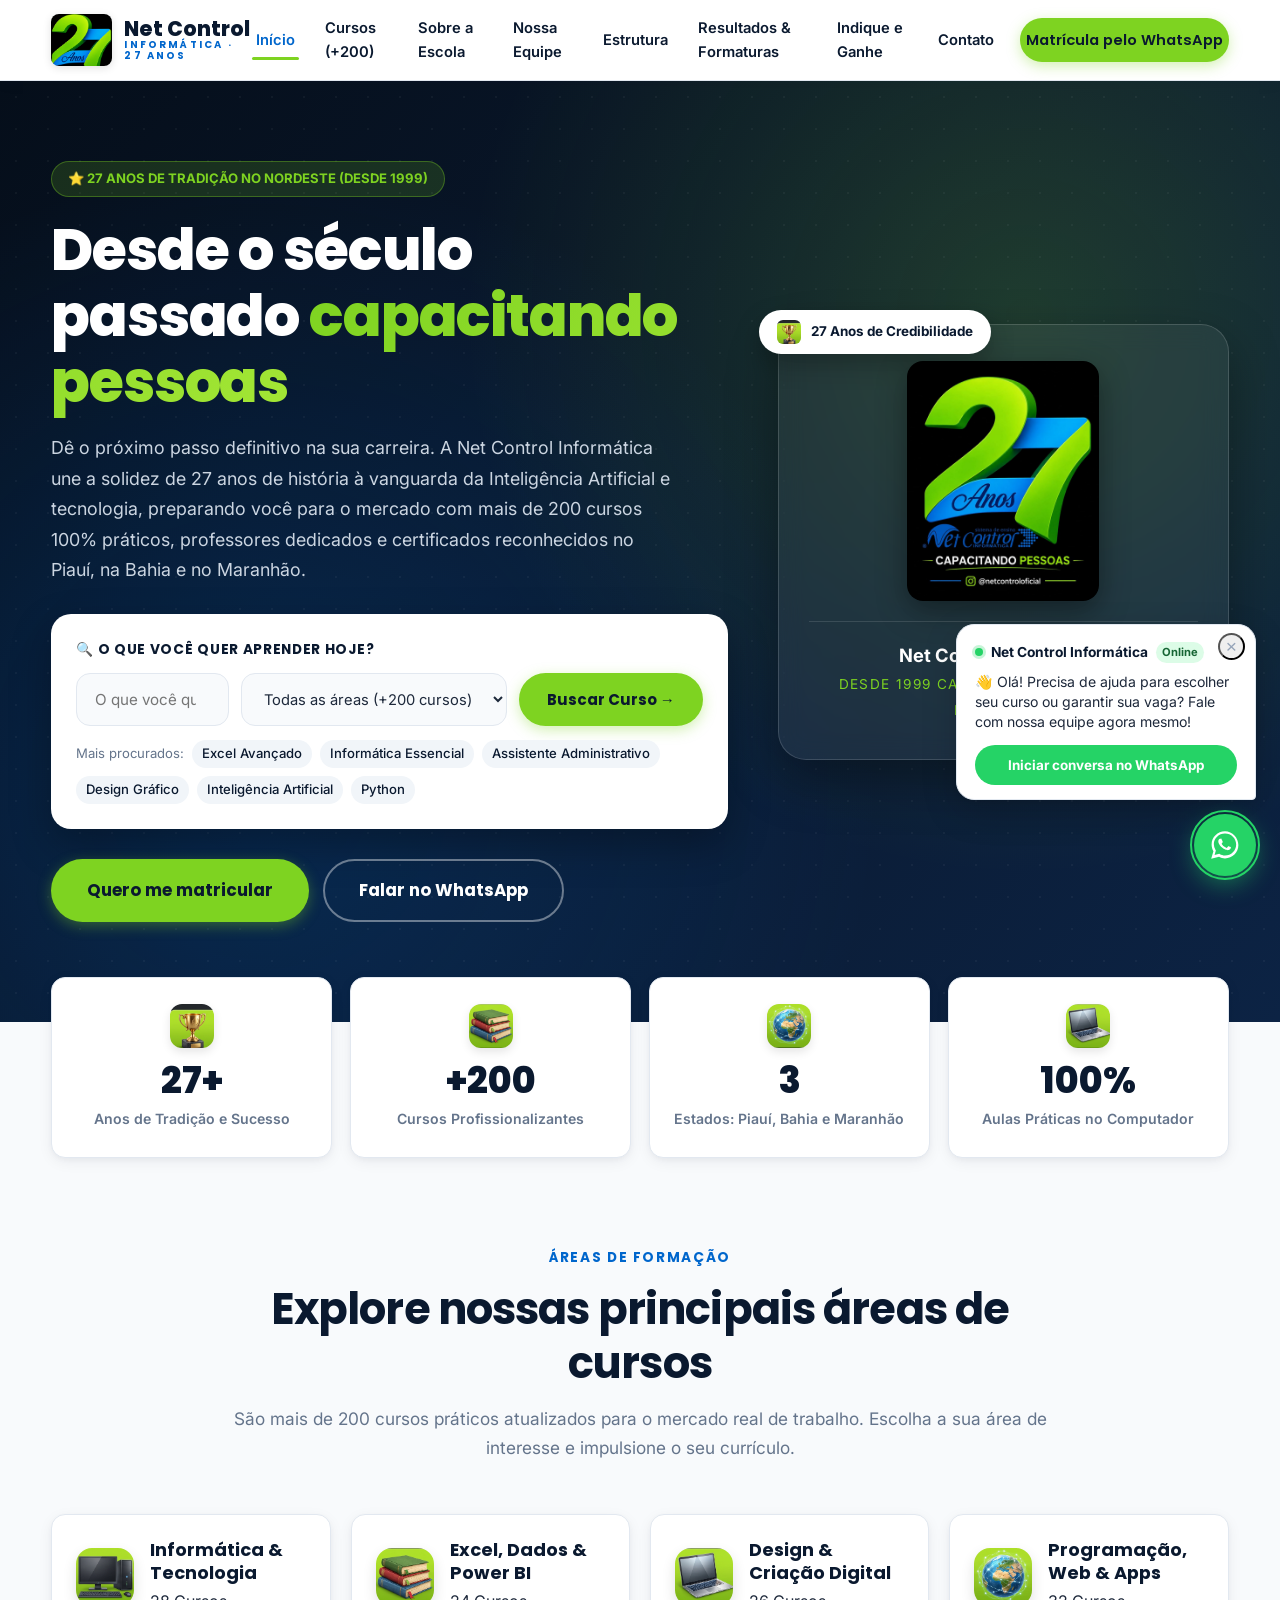
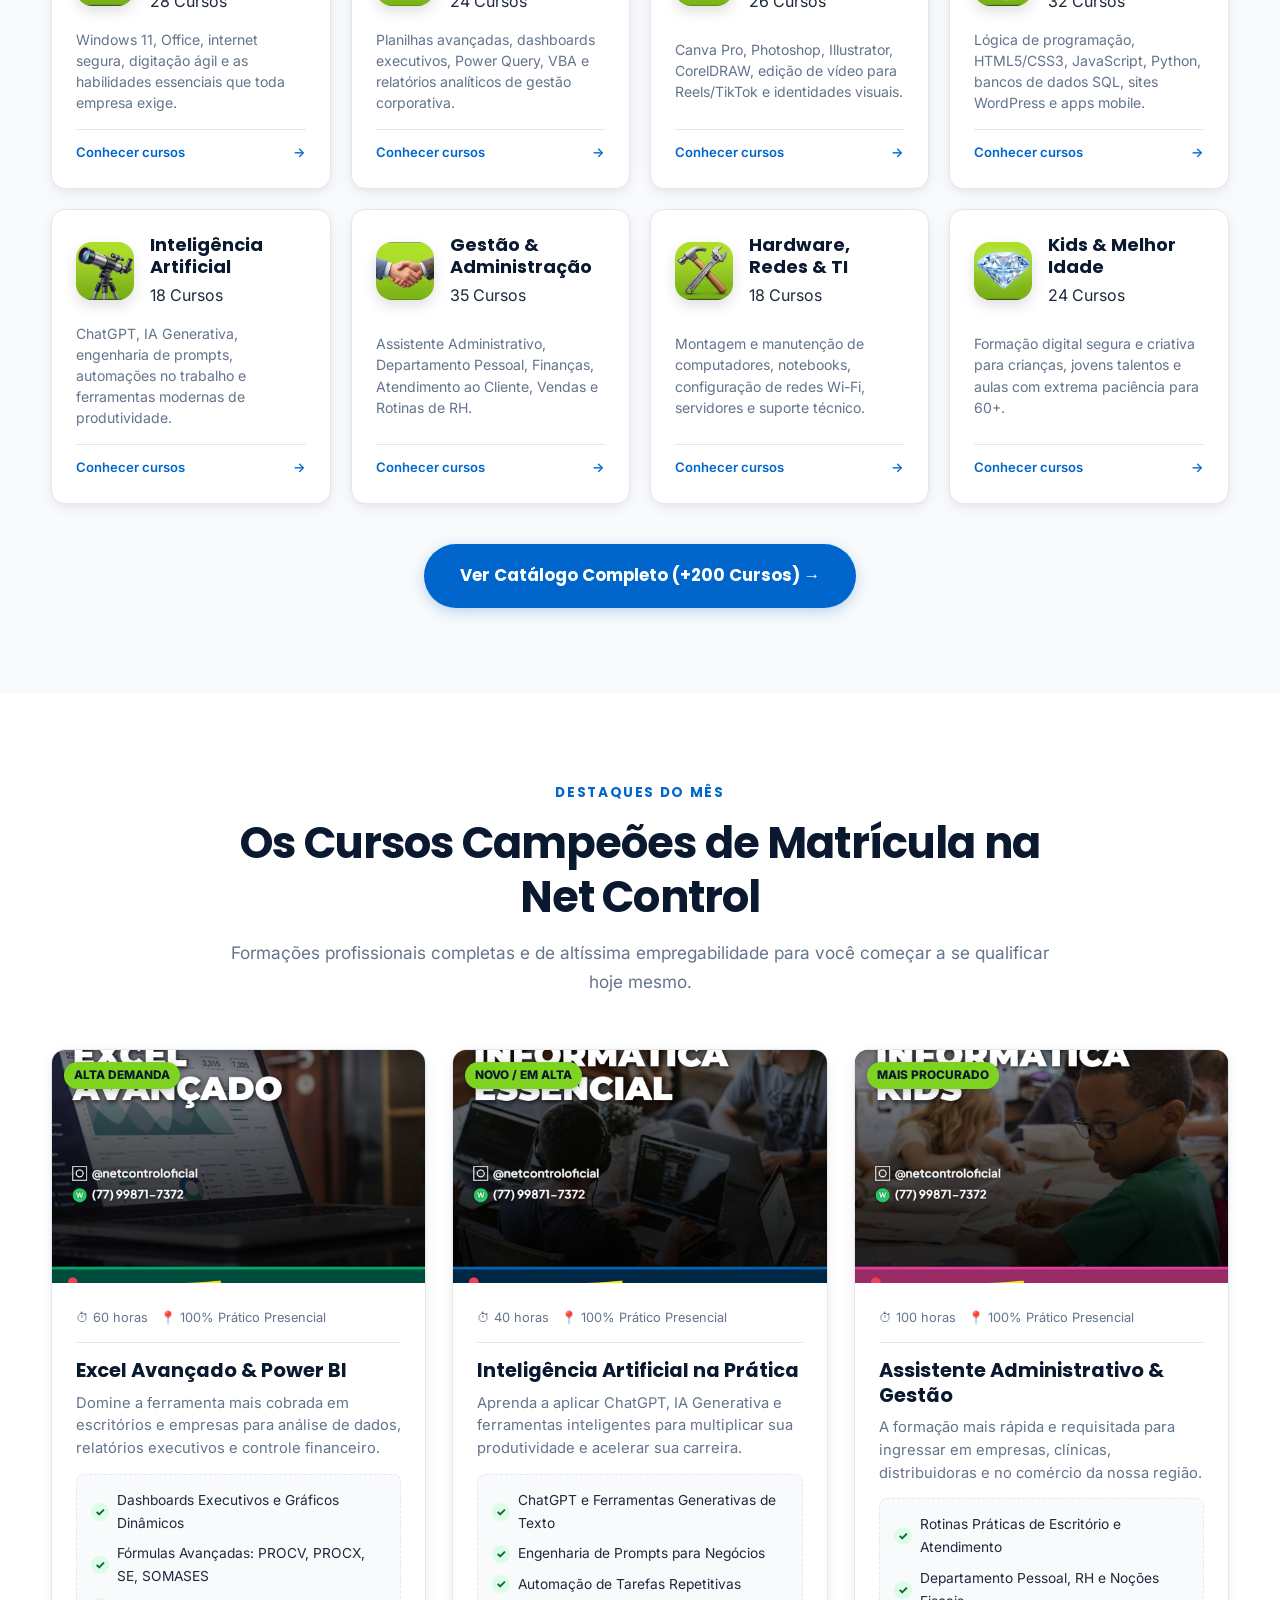
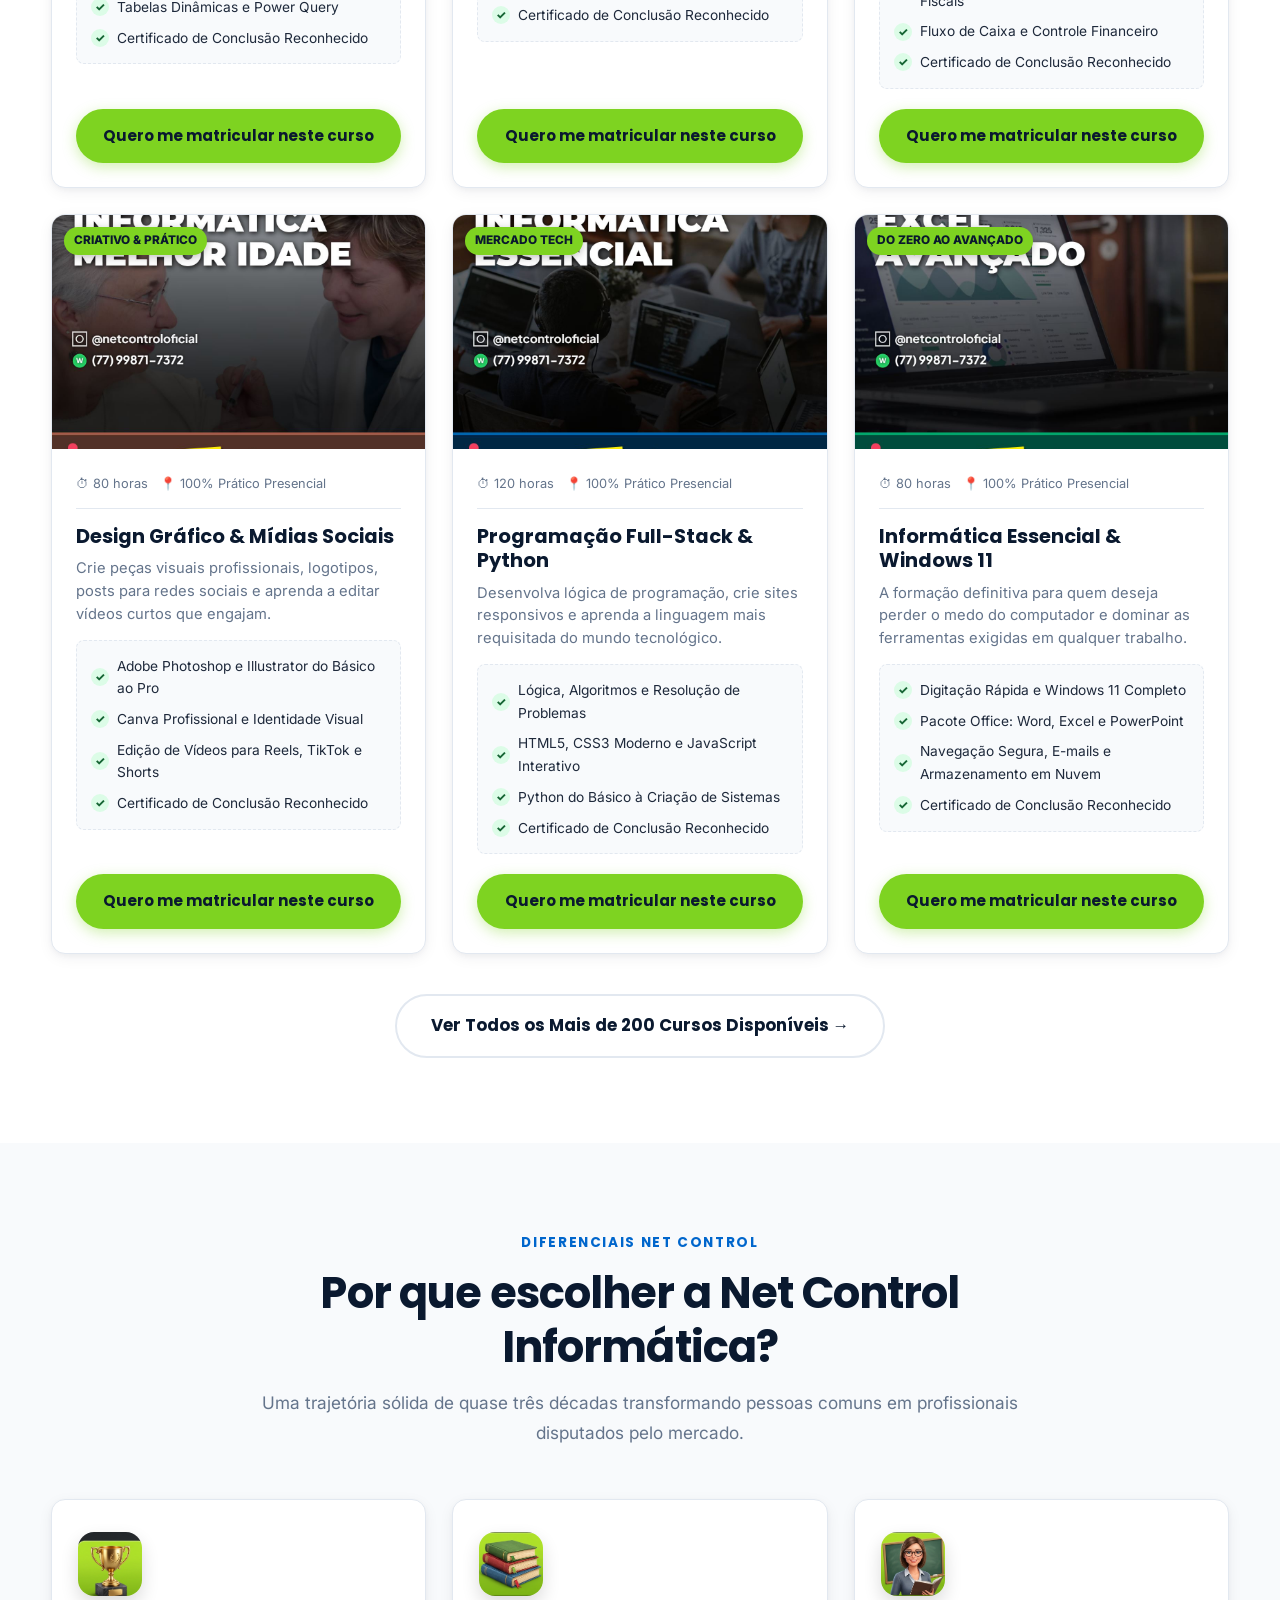
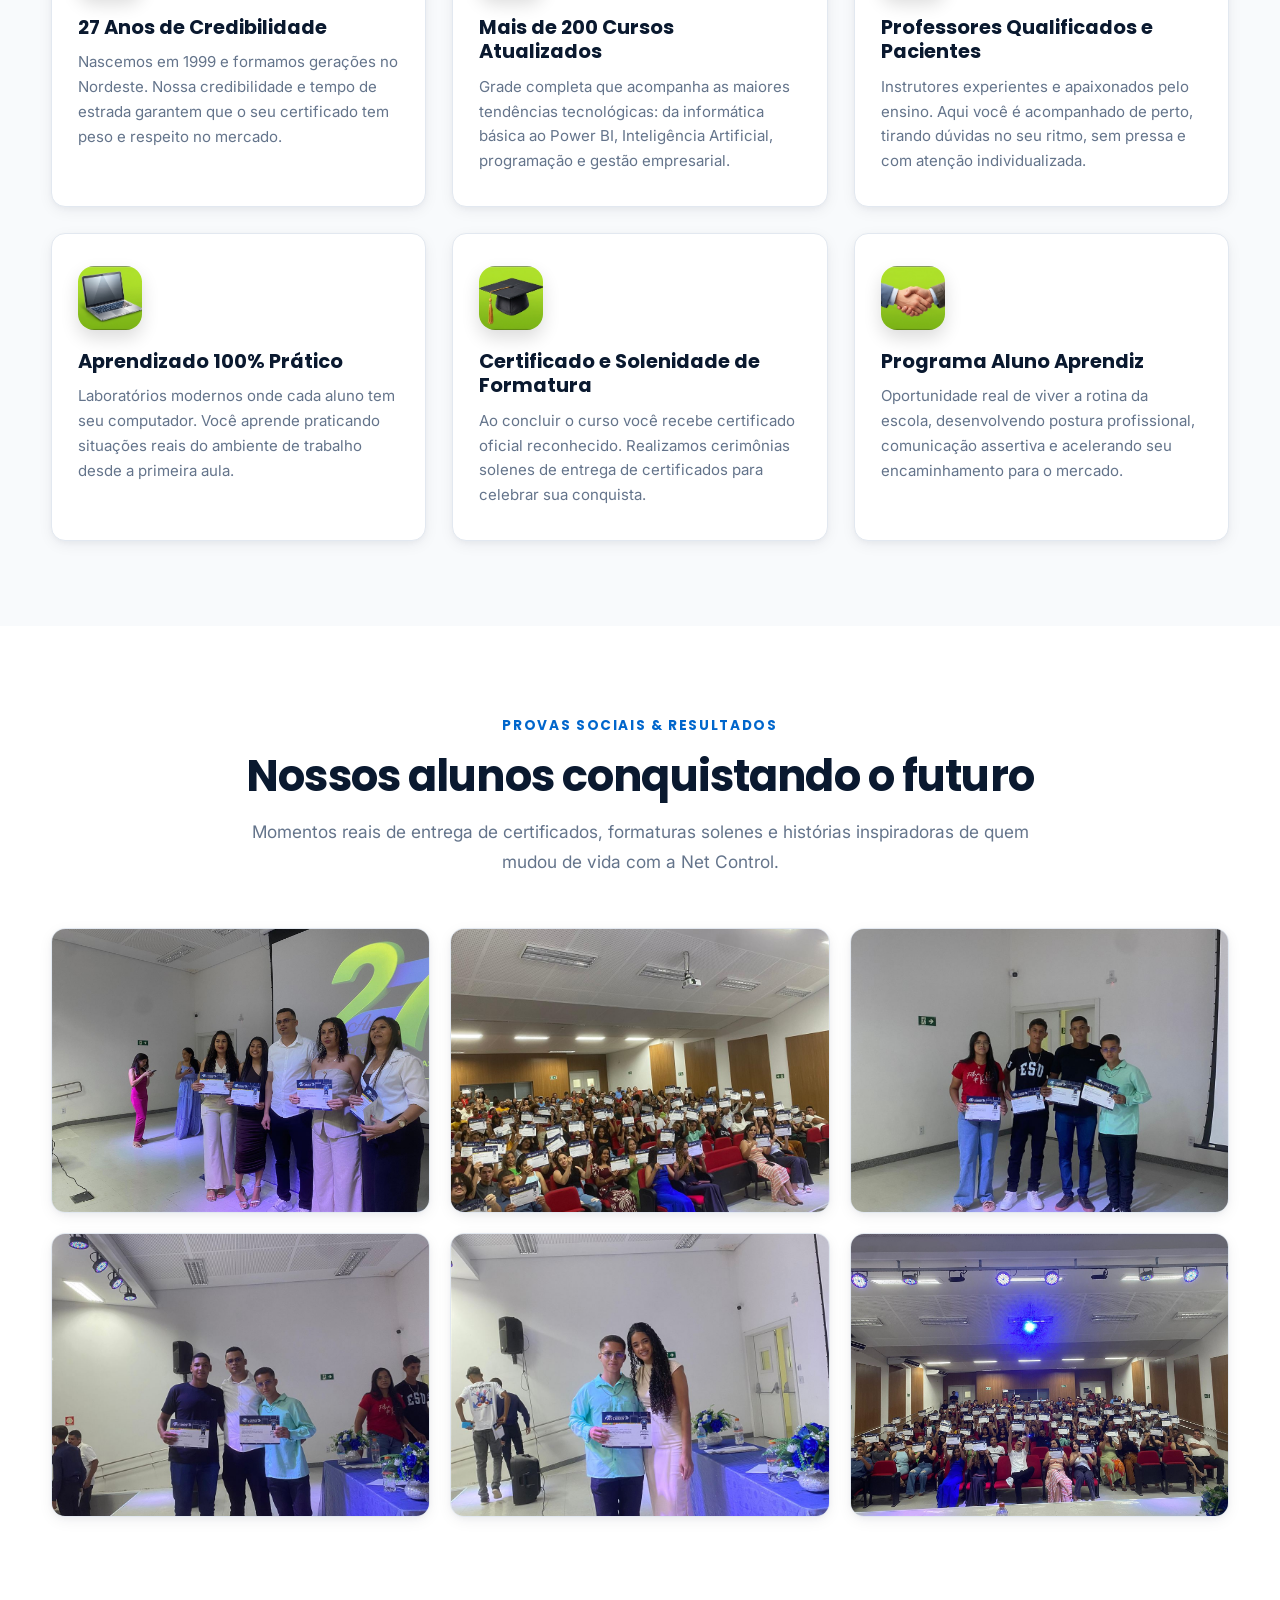
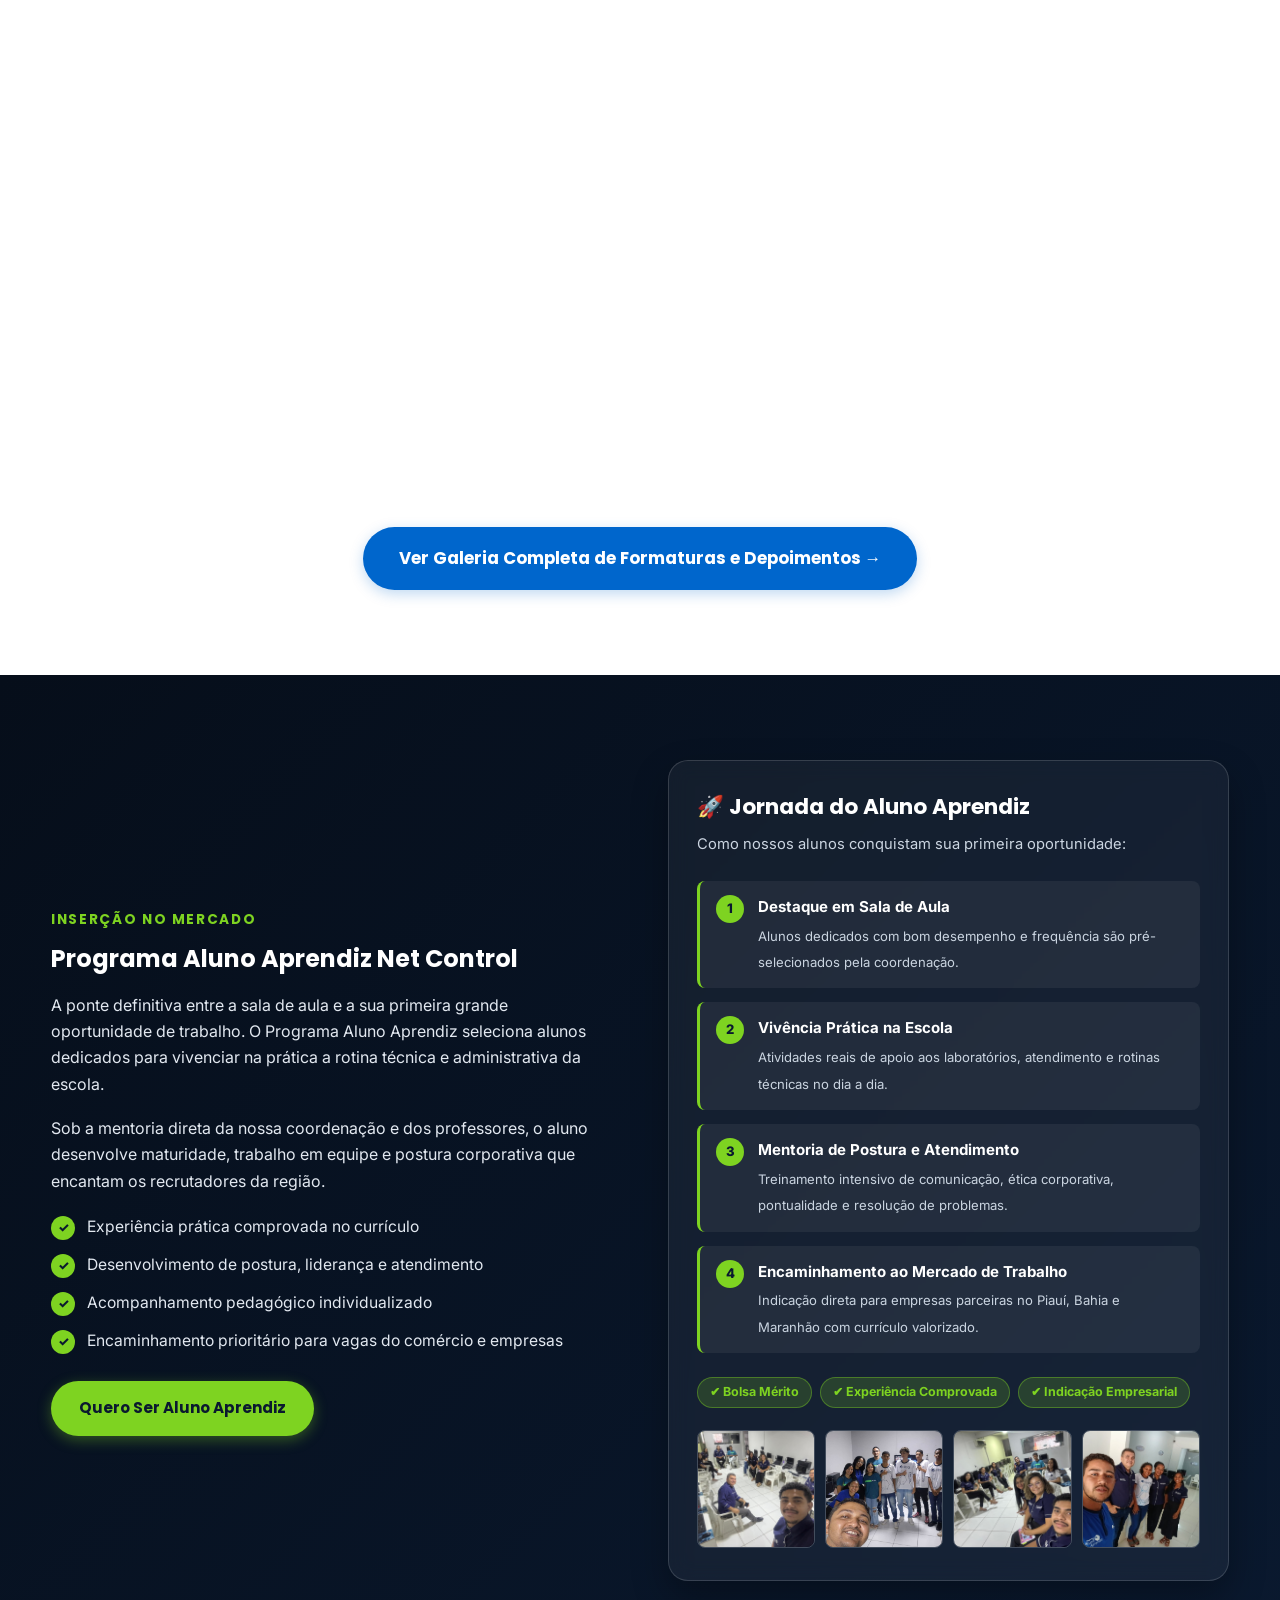
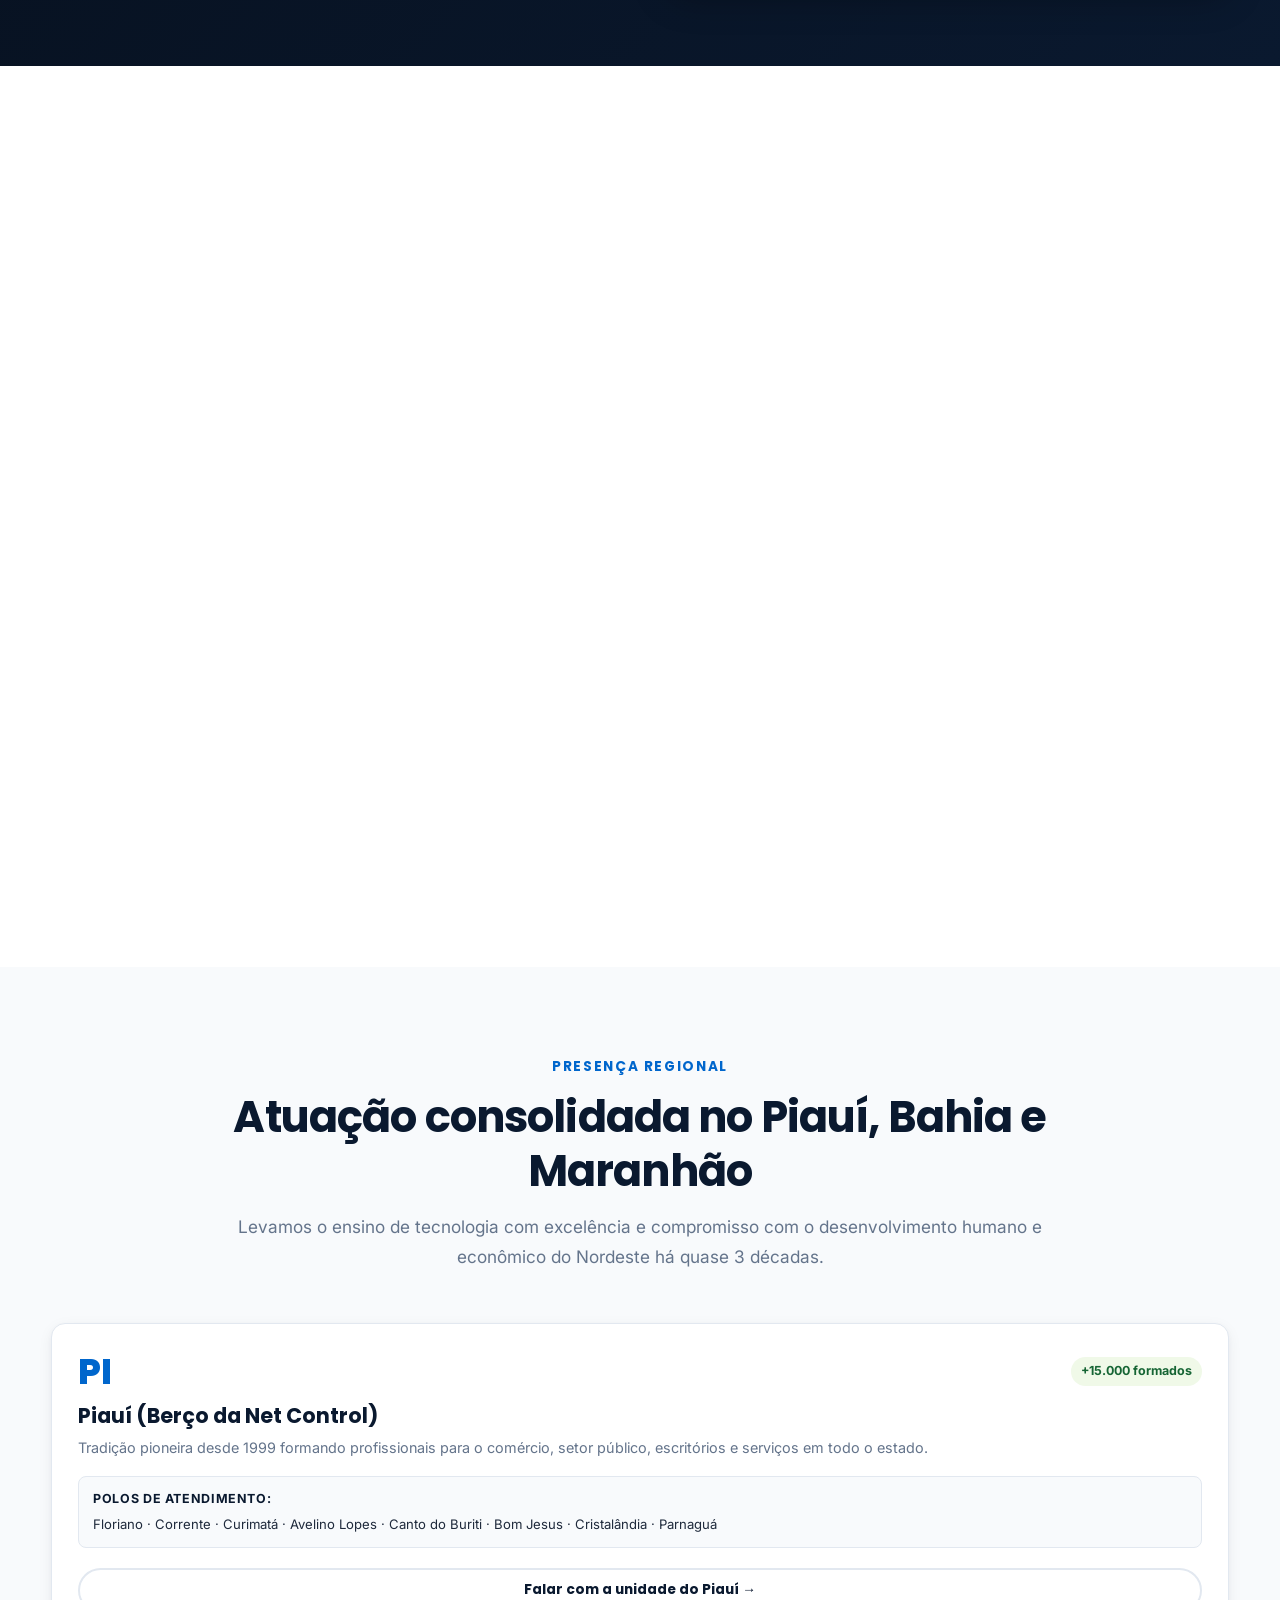
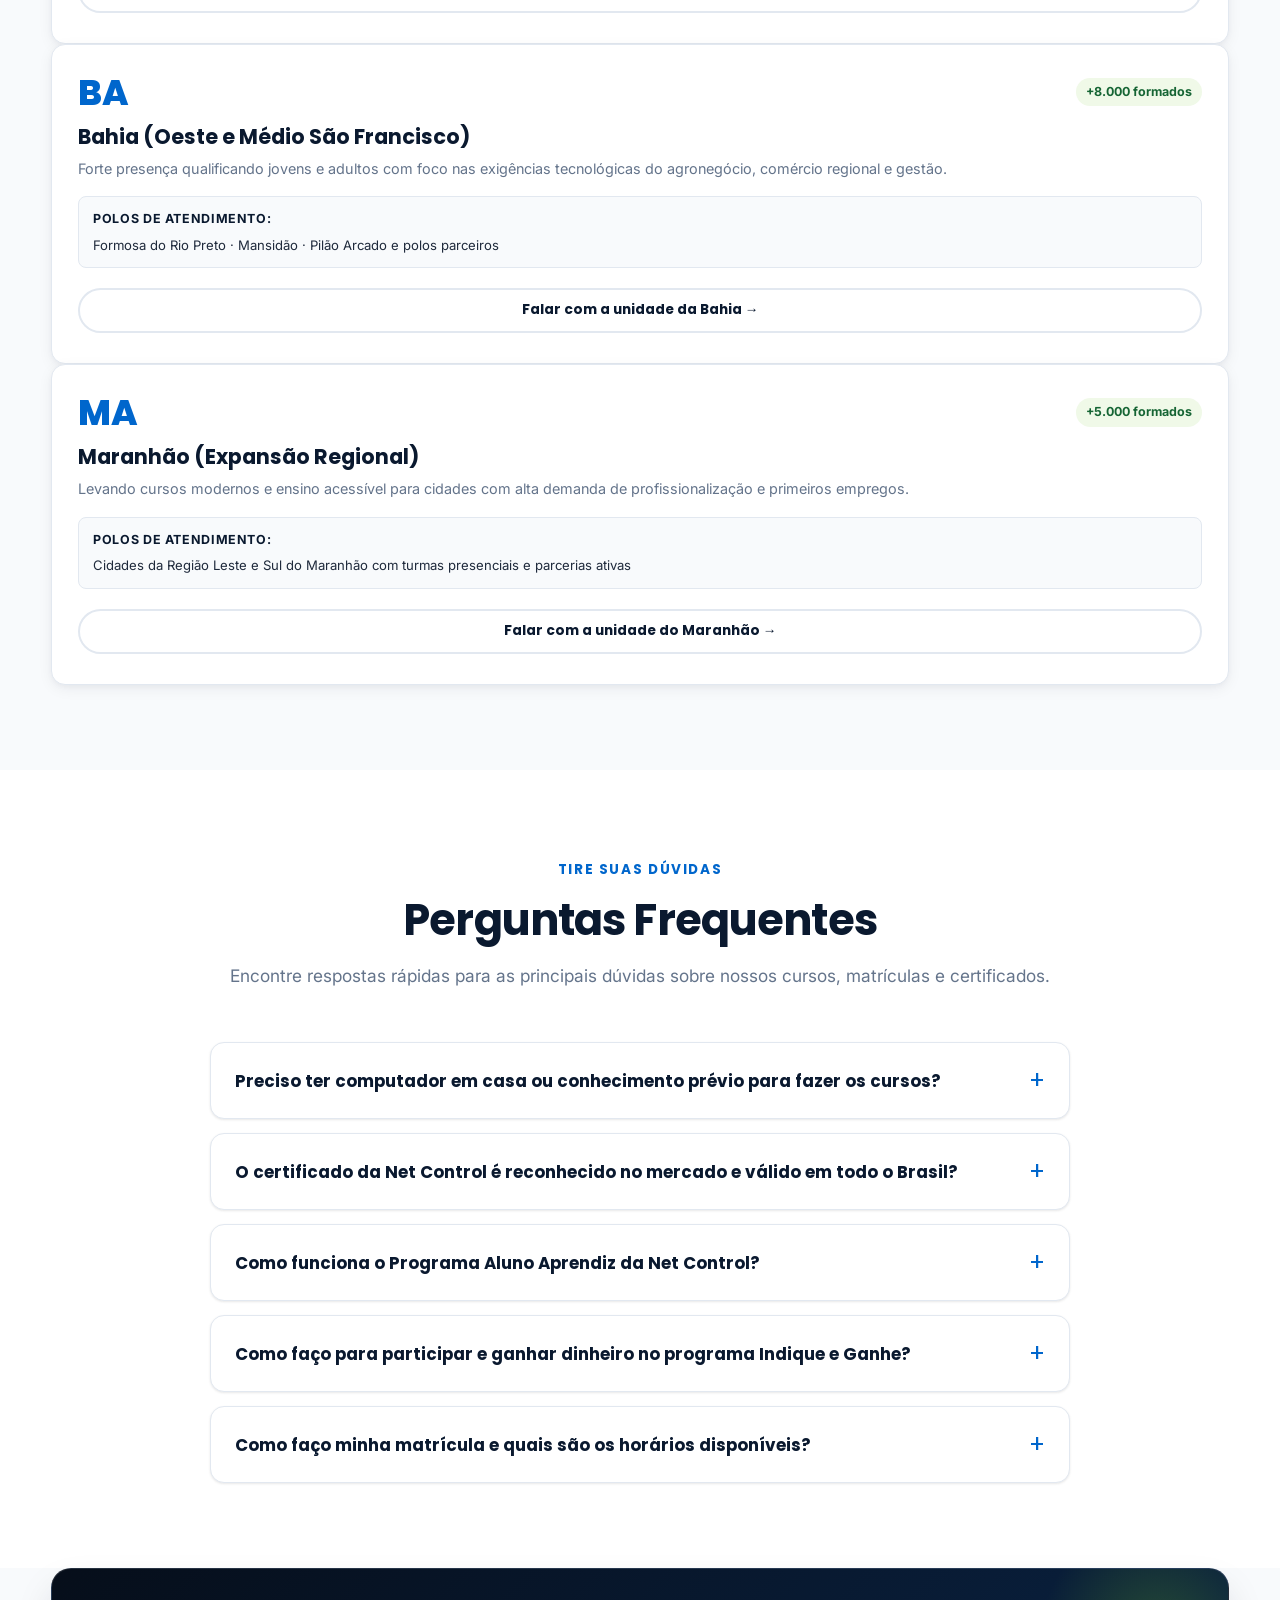
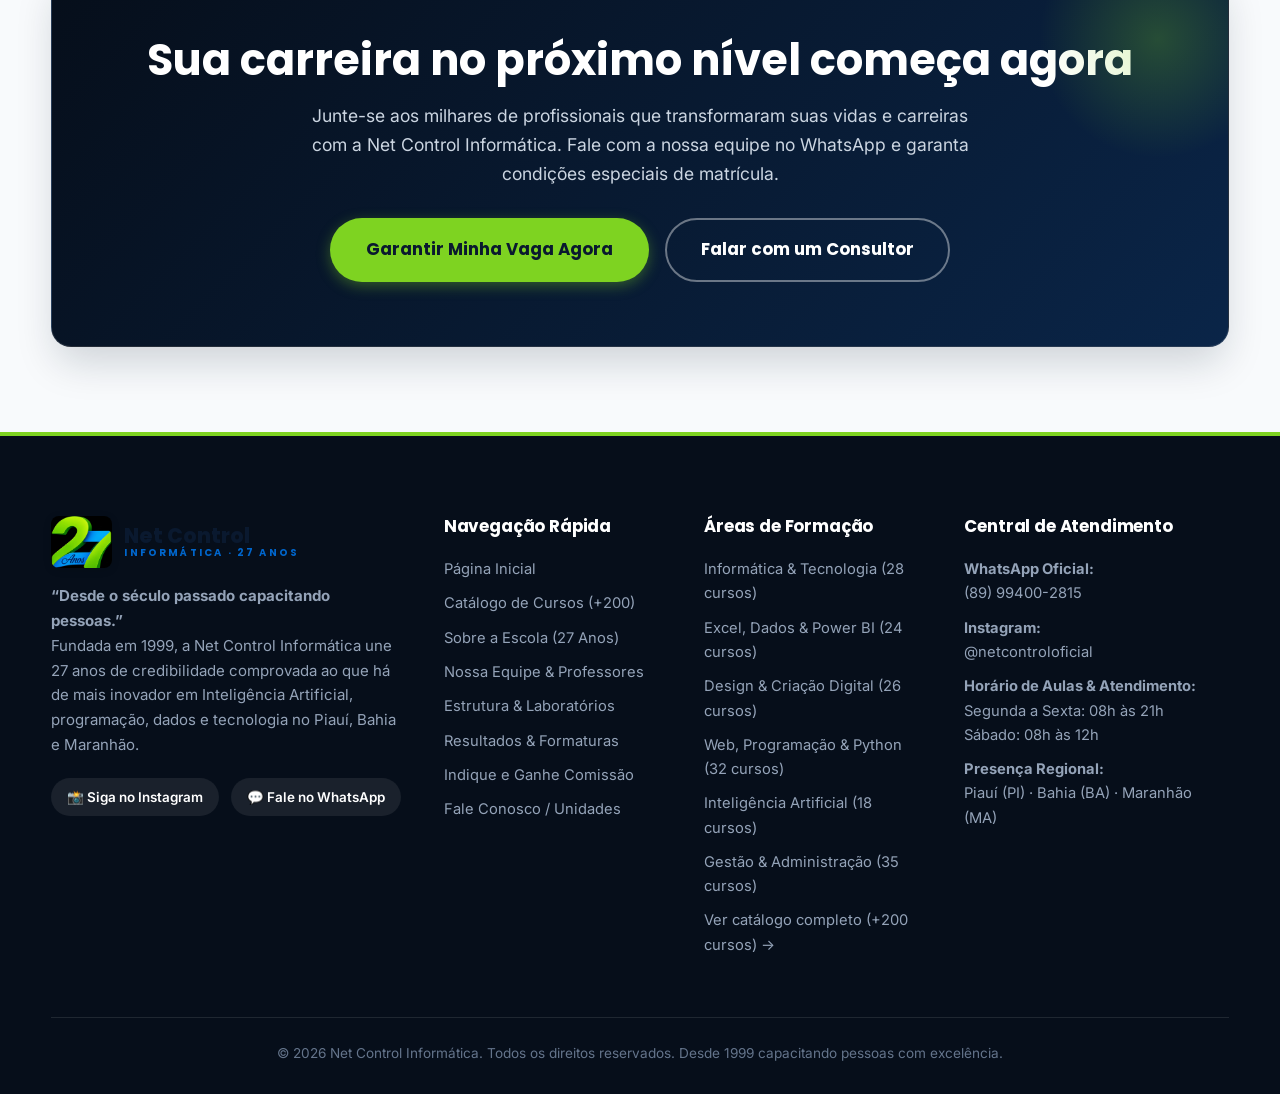
==== commit de683bce: "2" ====
--- a/index.html
+++ b/index.html
@@ -31,26 +31,7 @@
 </head>
 <body data-page="home">
 
-  <!-- =======================================================================
-       TOPBAR & HEADER INSTITUCIONAL (Estático para Renderização Imediata)
-       ======================================================================= -->
   <a class="skip" href="#main">Ir para o conteúdo principal</a>
-  <div class="topbar">
-    <div class="container">
-      <div class="topbar-left">
-        <span class="topbar-badge">27 ANOS DE TRADIÇÃO</span>
-        <span>📍 Piauí · Bahia · Maranhão — Desde 1999 capacitando pessoas com inovação</span>
-      </div>
-      <div class="topbar-right">
-        <a href="https://wa.me/5589994002815?text=Ol%C3%A1!%20Gostaria%20de%20saber%20mais%20sobre%20os%20cursos%20da%20Net%20Control%20Inform%C3%A1tica." target="_blank" rel="noopener">
-          <span>💬 WhatsApp:</span> <strong>(89) 99400-2815</strong>
-        </a>
-        <a href="https://www.instagram.com/netcontroloficial/" target="_blank" rel="noopener">
-          <span>📸 Instagram:</span> <strong>@netcontroloficial</strong>
-        </a>
-      </div>
-    </div>
-  </div>
 
   <header id="siteHeader">
     <div class="container nav">
--- a/css/style.css
+++ b/css/style.css
@@ -119,49 +119,10 @@
 }
 
 /* ==========================================================================
-   TOPBAR & HEADER (Microlins Style)
+   HEADER
    ========================================================================== */
 .topbar {
-  background: var(--navy-dark);
-  color: #94A3B8;
-  font-size: 0.82rem;
-  border-bottom: 1px solid rgba(255,255,255,0.08);
-  padding: 8px 0;
-}
-.topbar .container {
-  display: flex;
-  justify-content: space-between;
-  align-items: center;
-  flex-wrap: wrap;
-  gap: 10px;
-}
-.topbar-left {
-  display: flex;
-  align-items: center;
-  gap: 16px;
-}
-.topbar-badge {
-  background: rgba(126,211,33,0.18);
-  color: var(--green);
-  font-weight: 600;
-  padding: 2px 8px;
-  border-radius: var(--radius-pill);
-  font-size: 0.75rem;
-}
-.topbar-right {
-  display: flex;
-  align-items: center;
-  gap: 18px;
-}
-.topbar-right a {
-  color: #CBD5E1;
-  display: inline-flex;
-  align-items: center;
-  gap: 5px;
-  font-weight: 500;
-}
-.topbar-right a:hover {
-  color: var(--green);
+  display: none !important;
 }
 
 header {
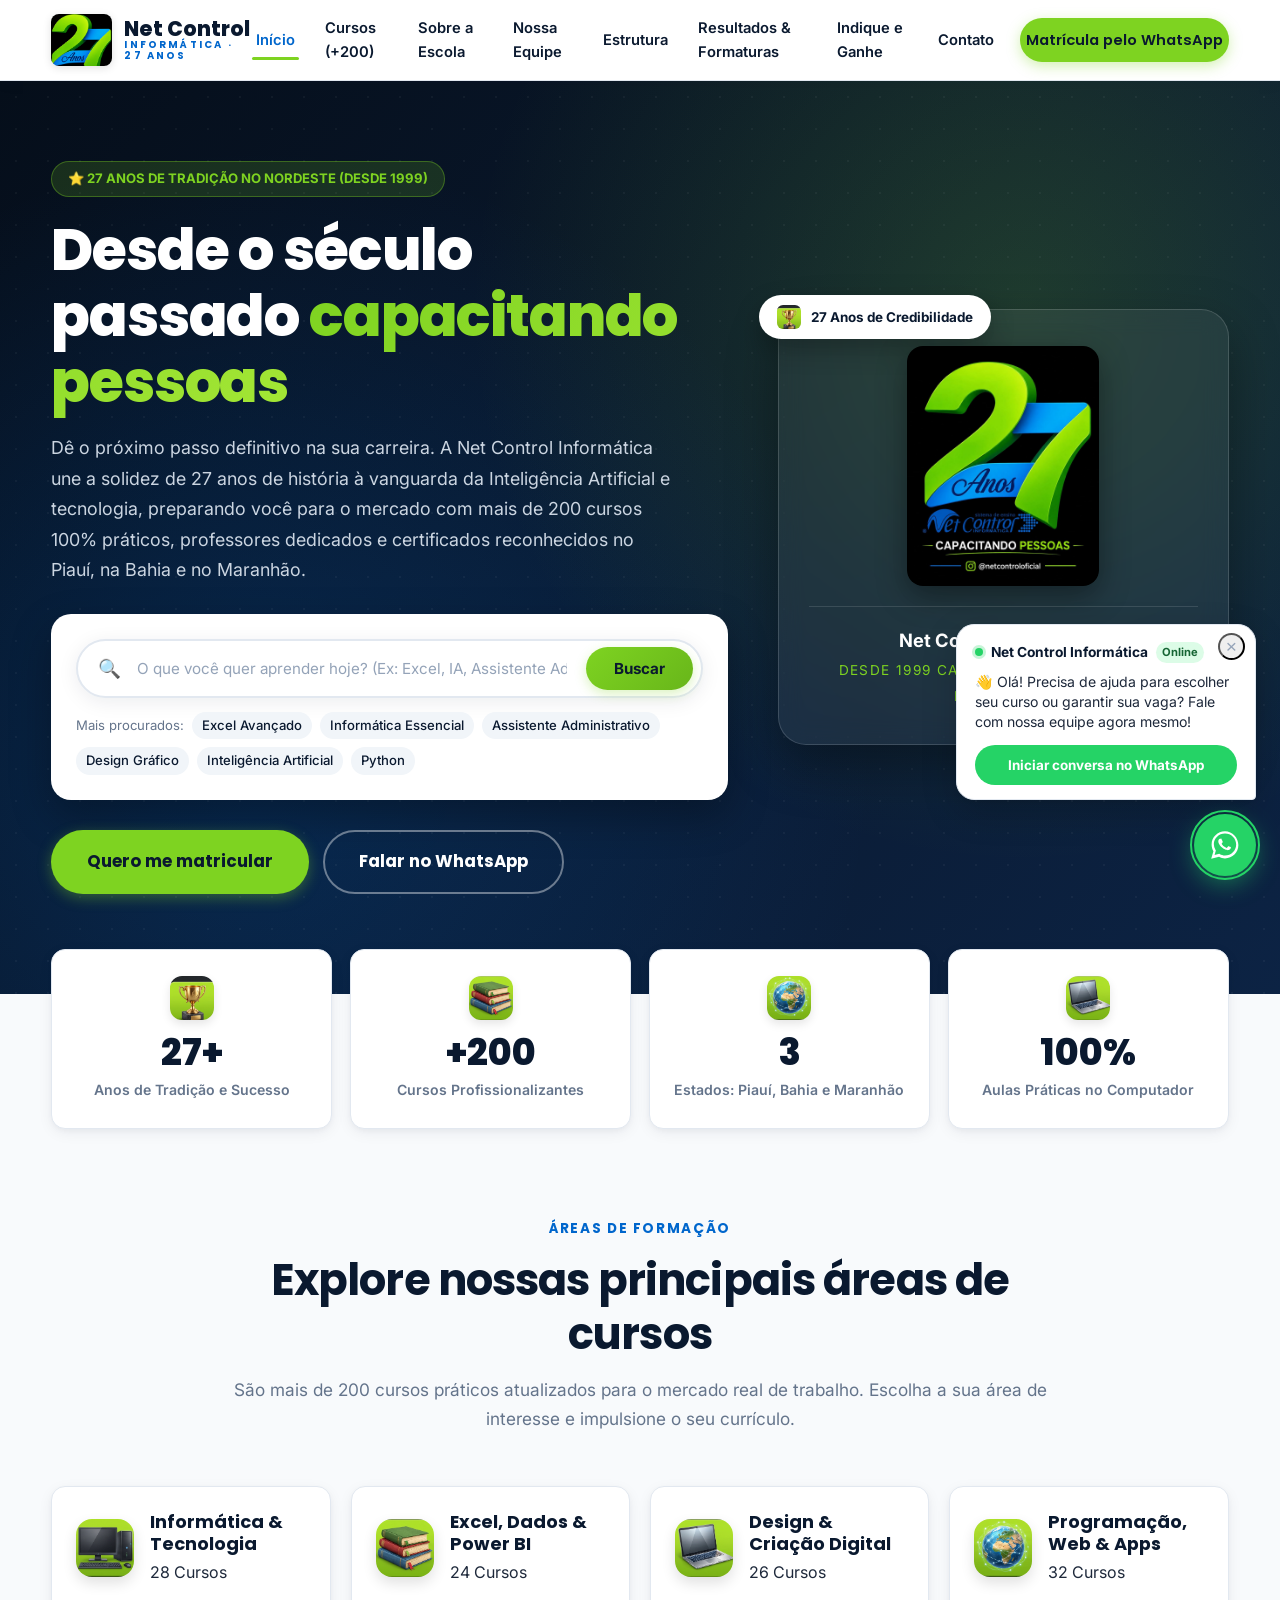
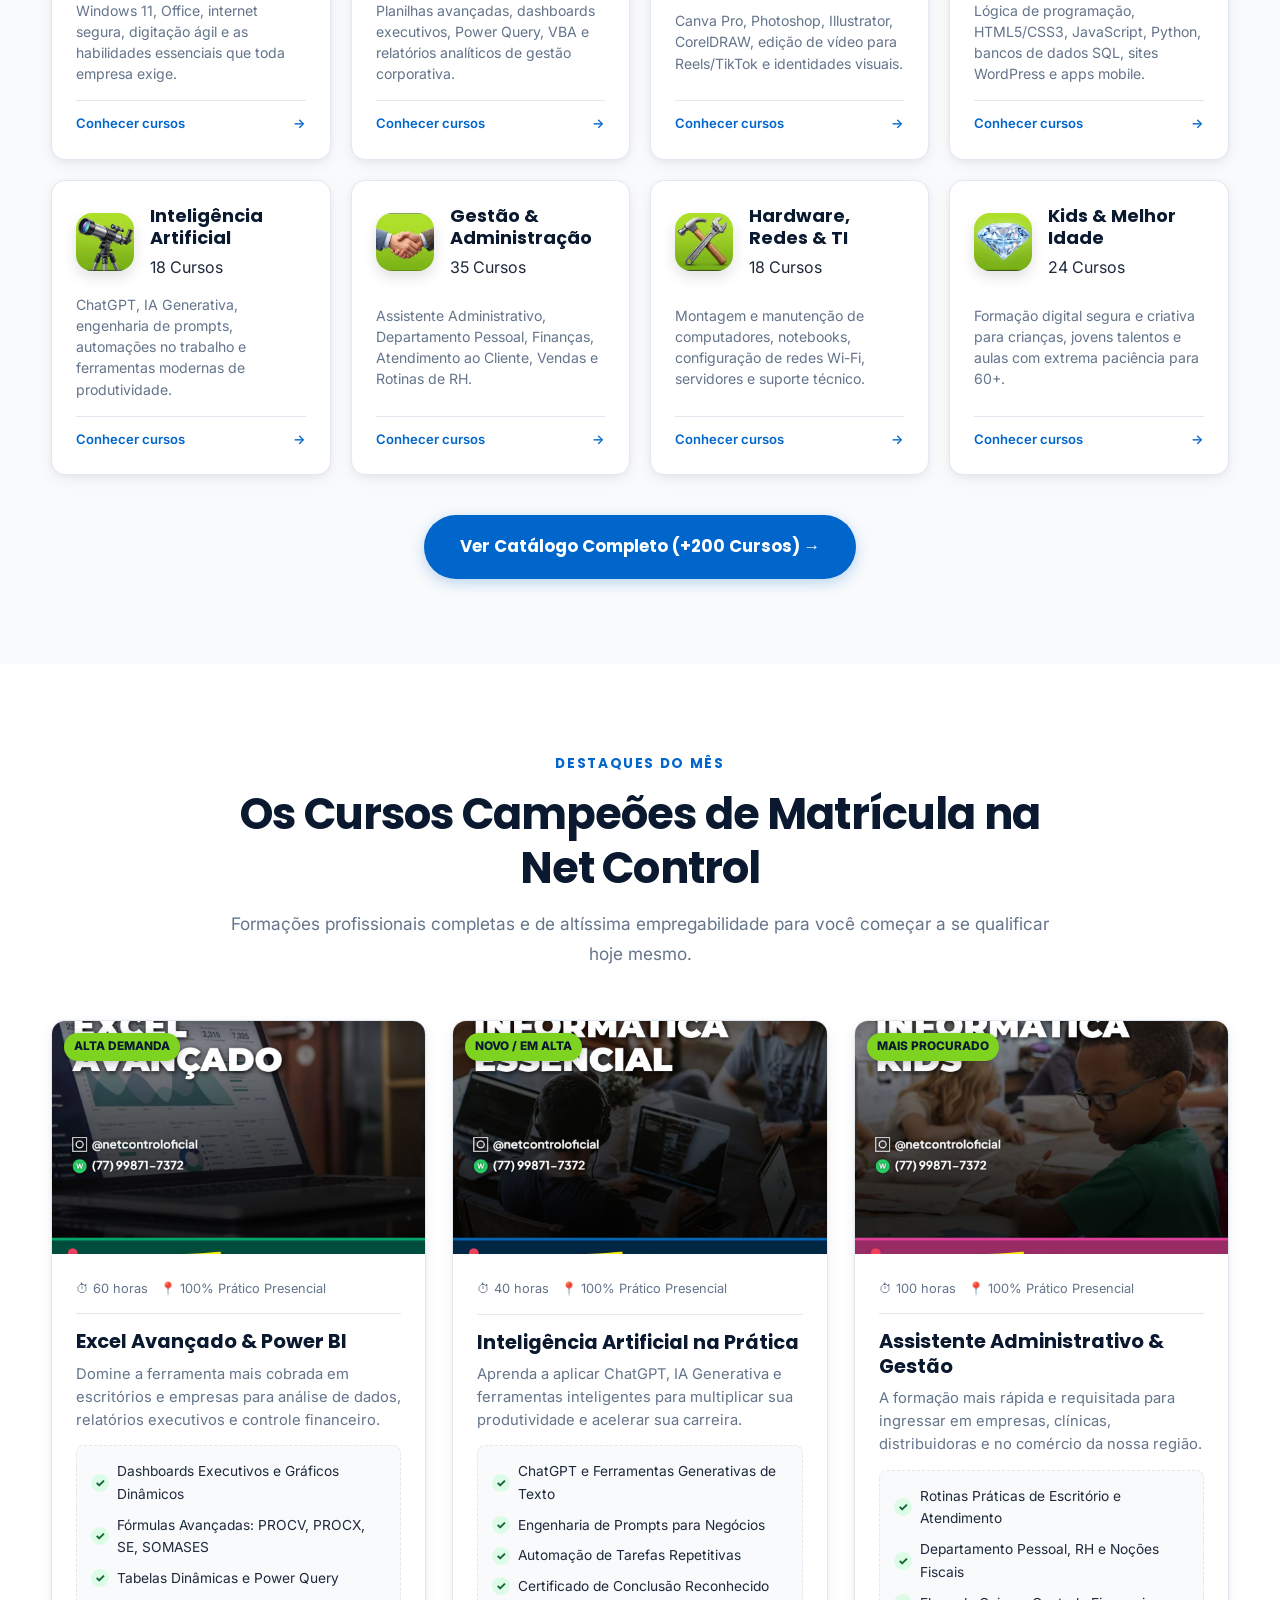
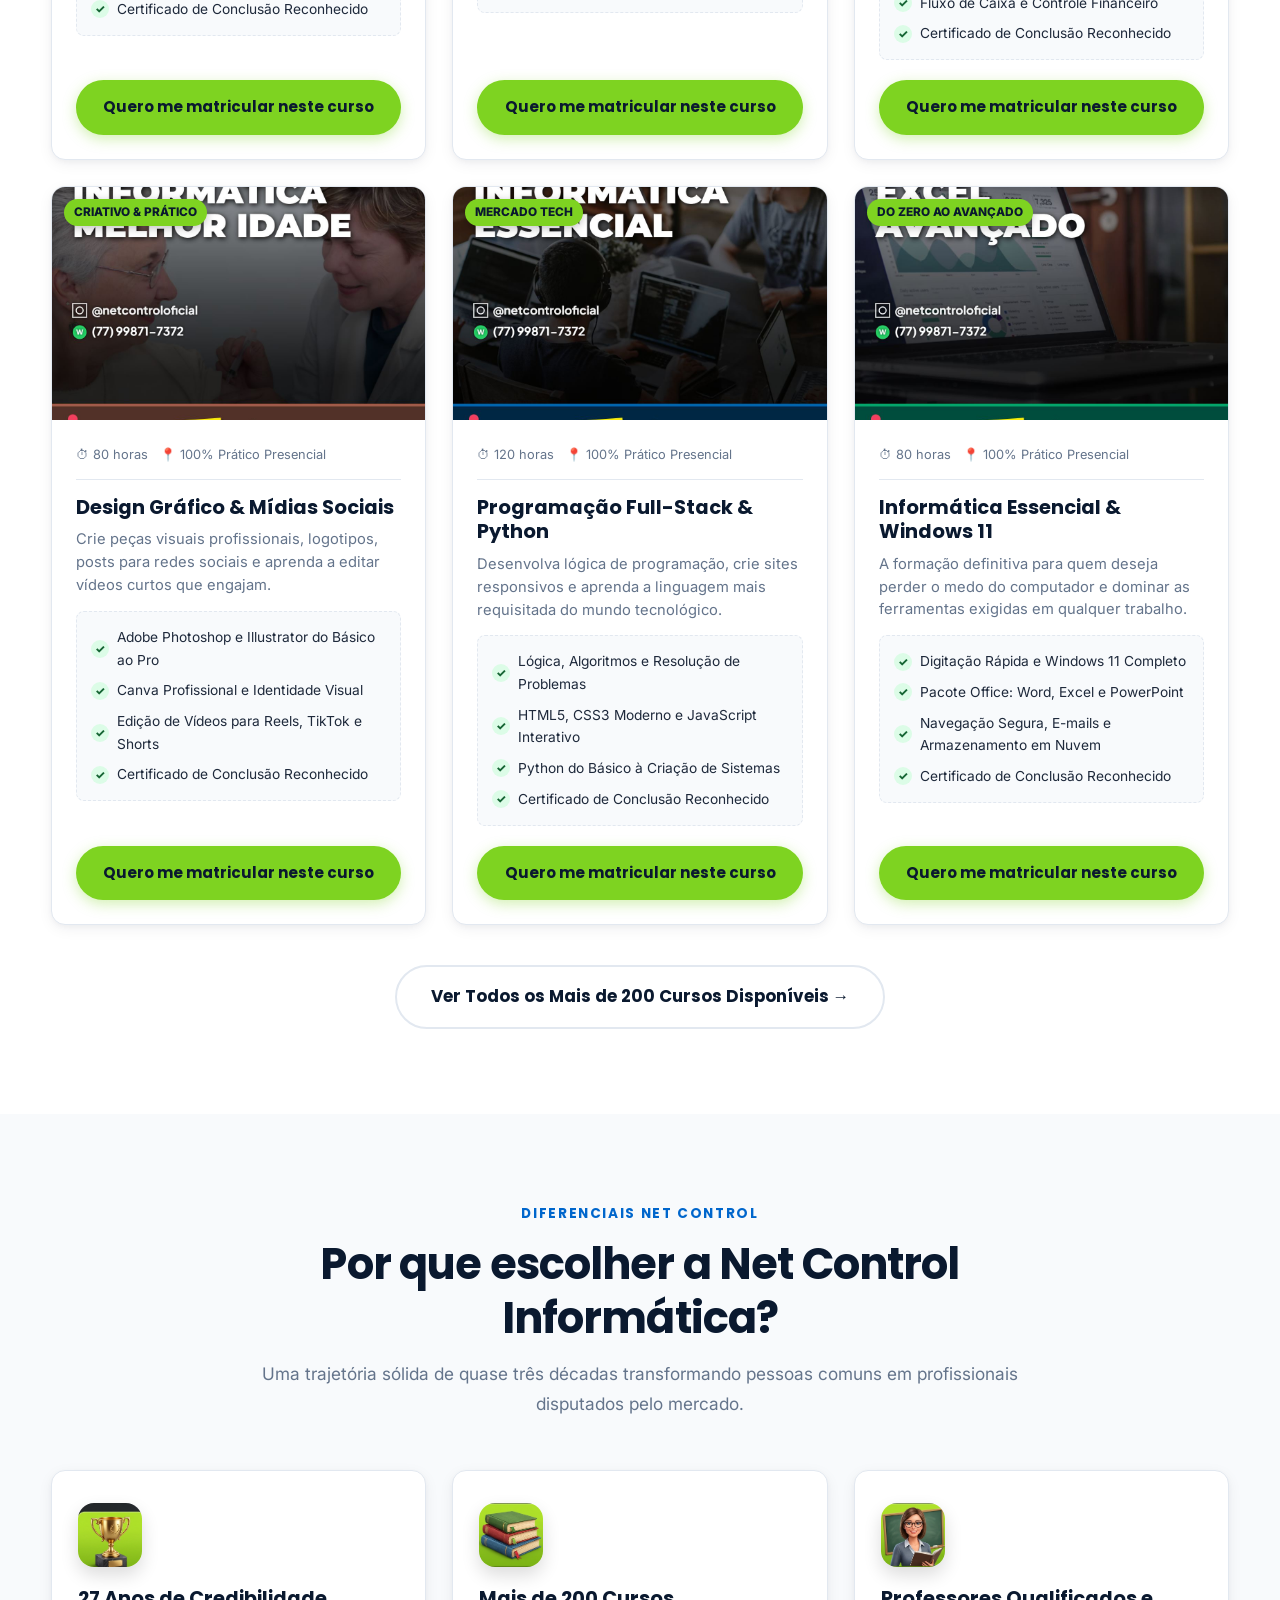
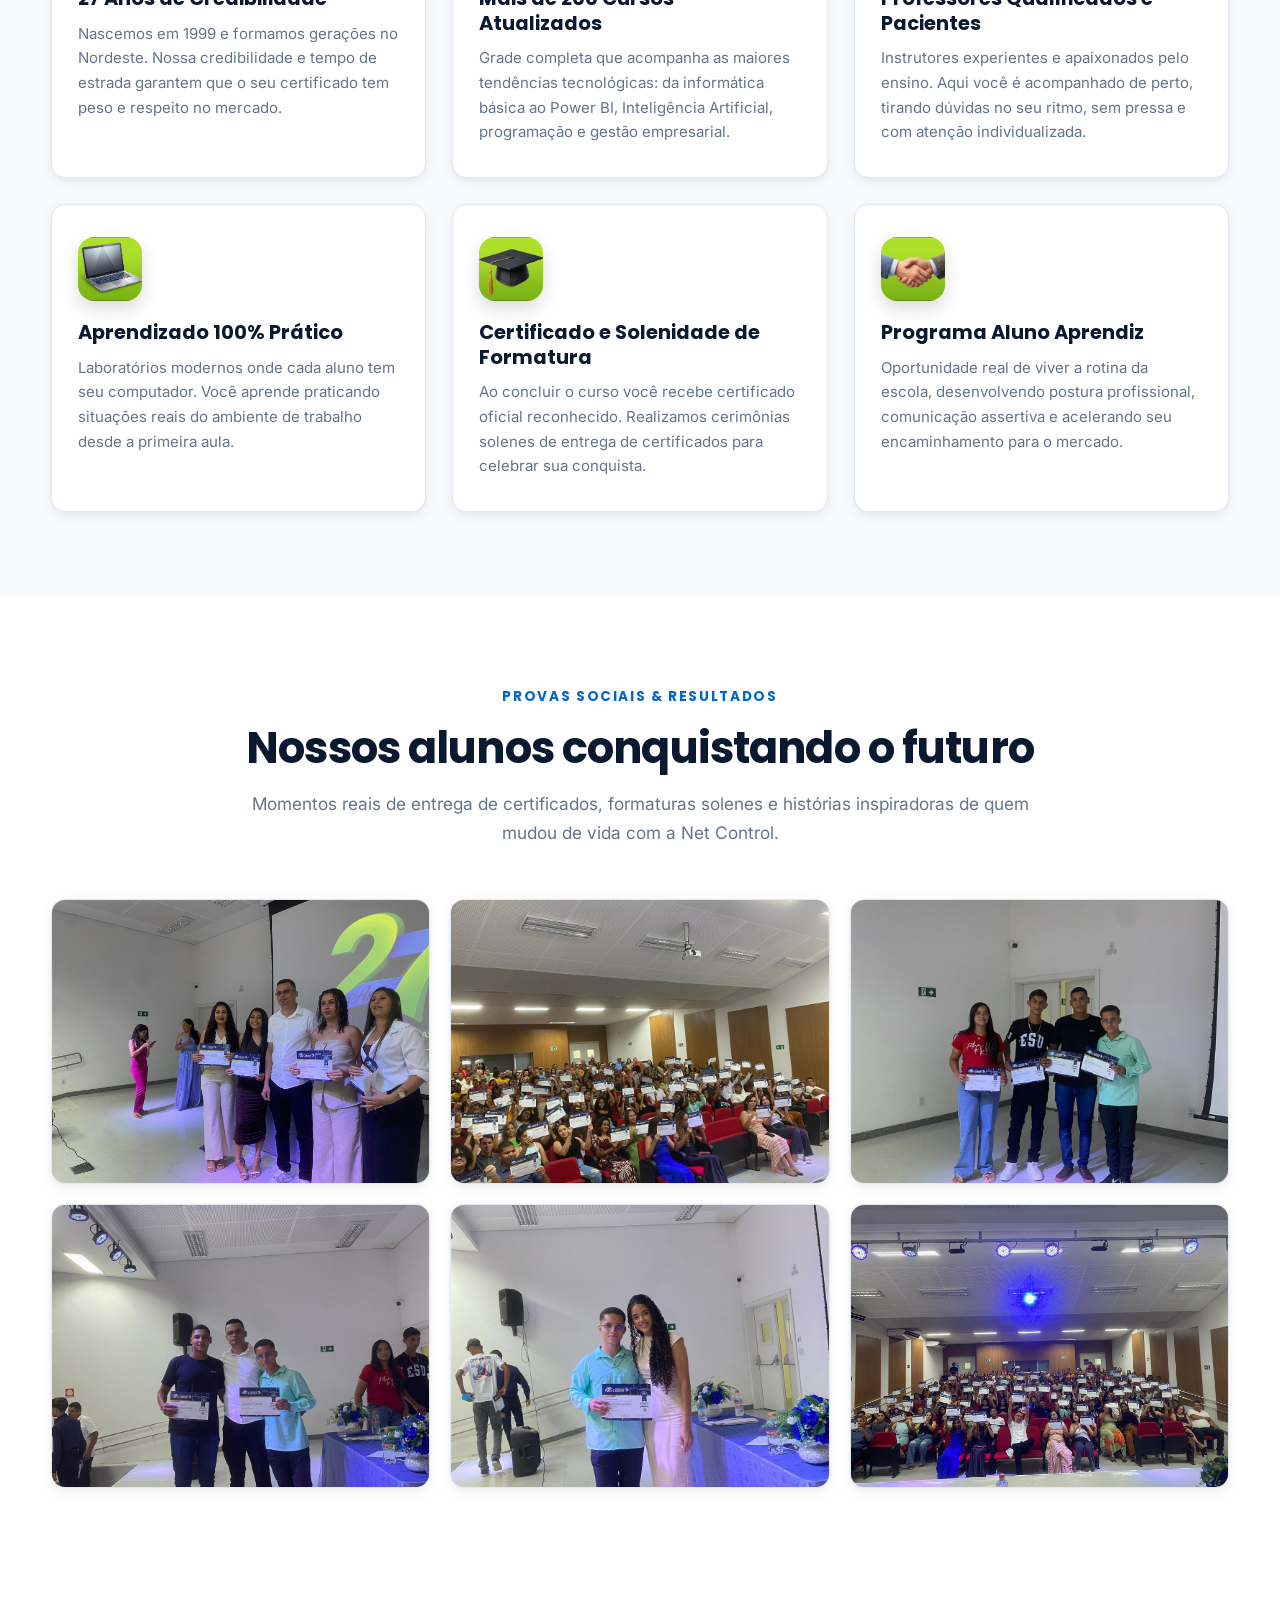
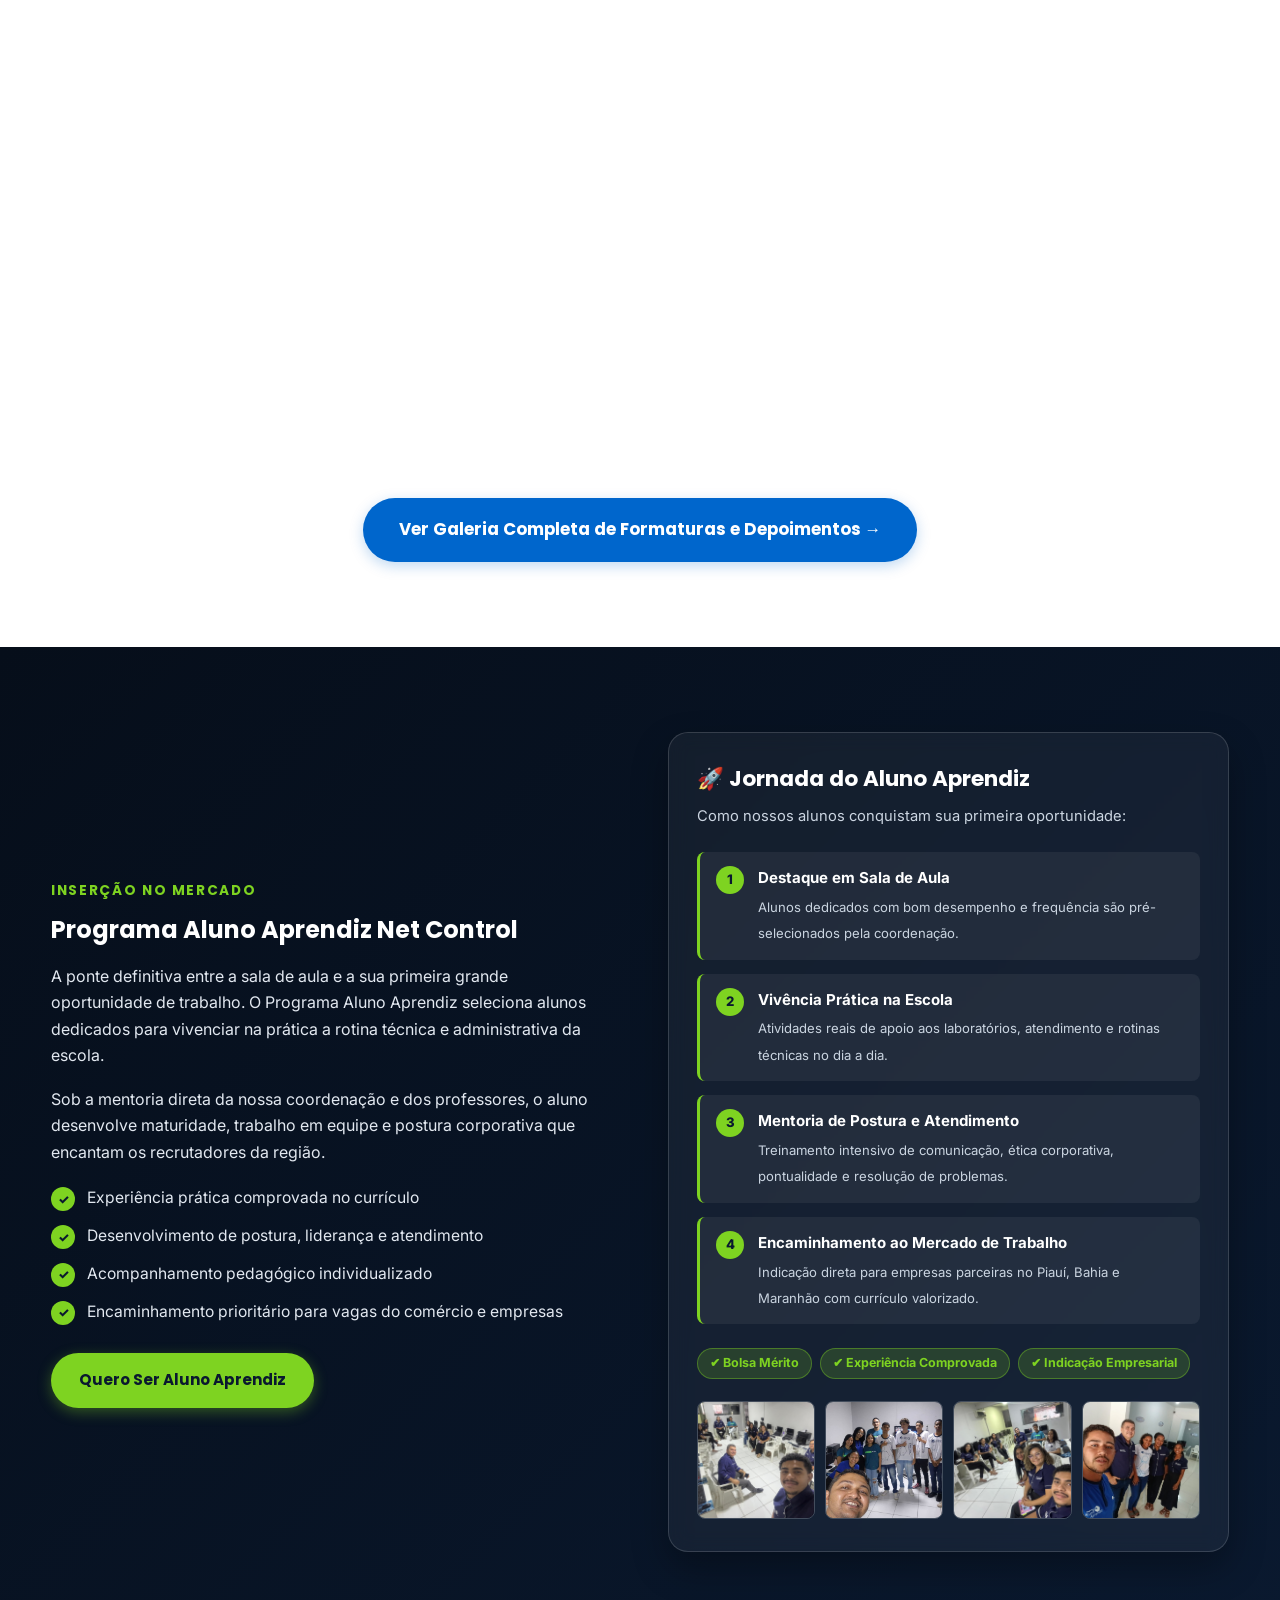
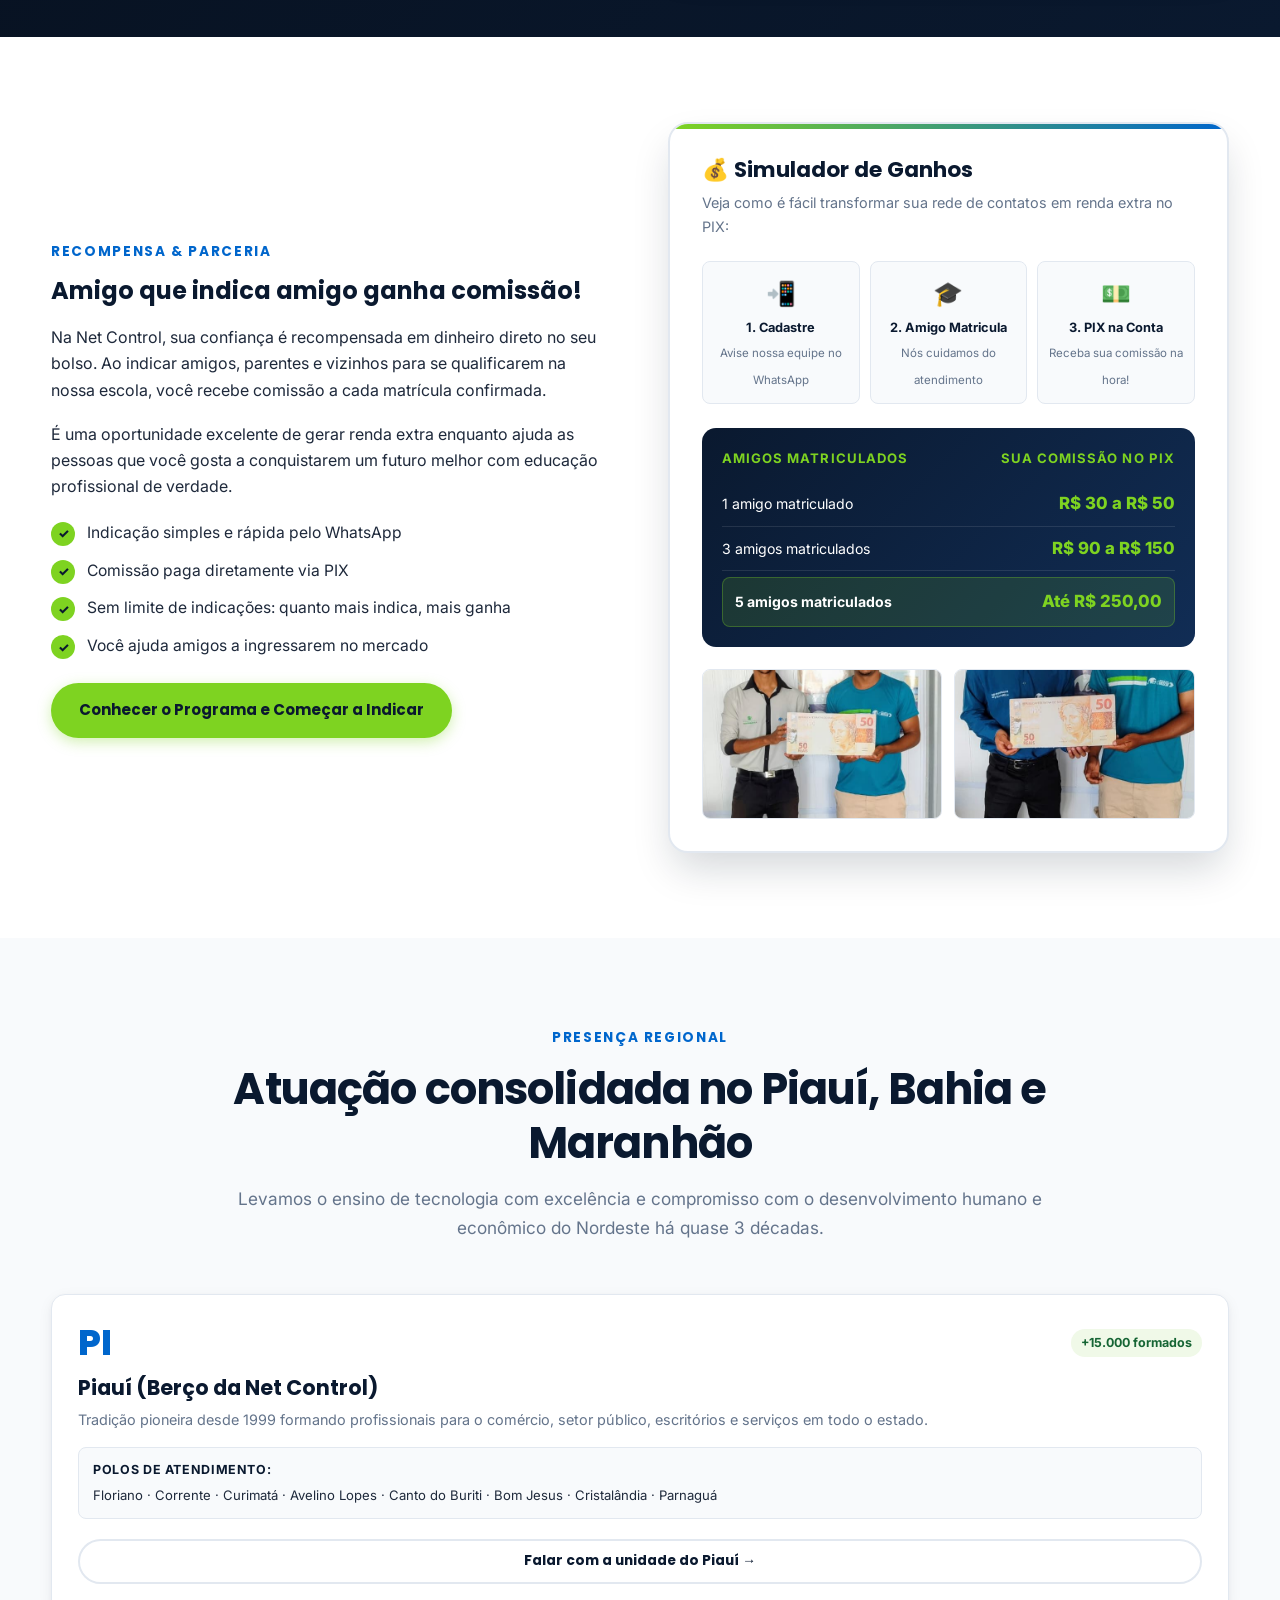
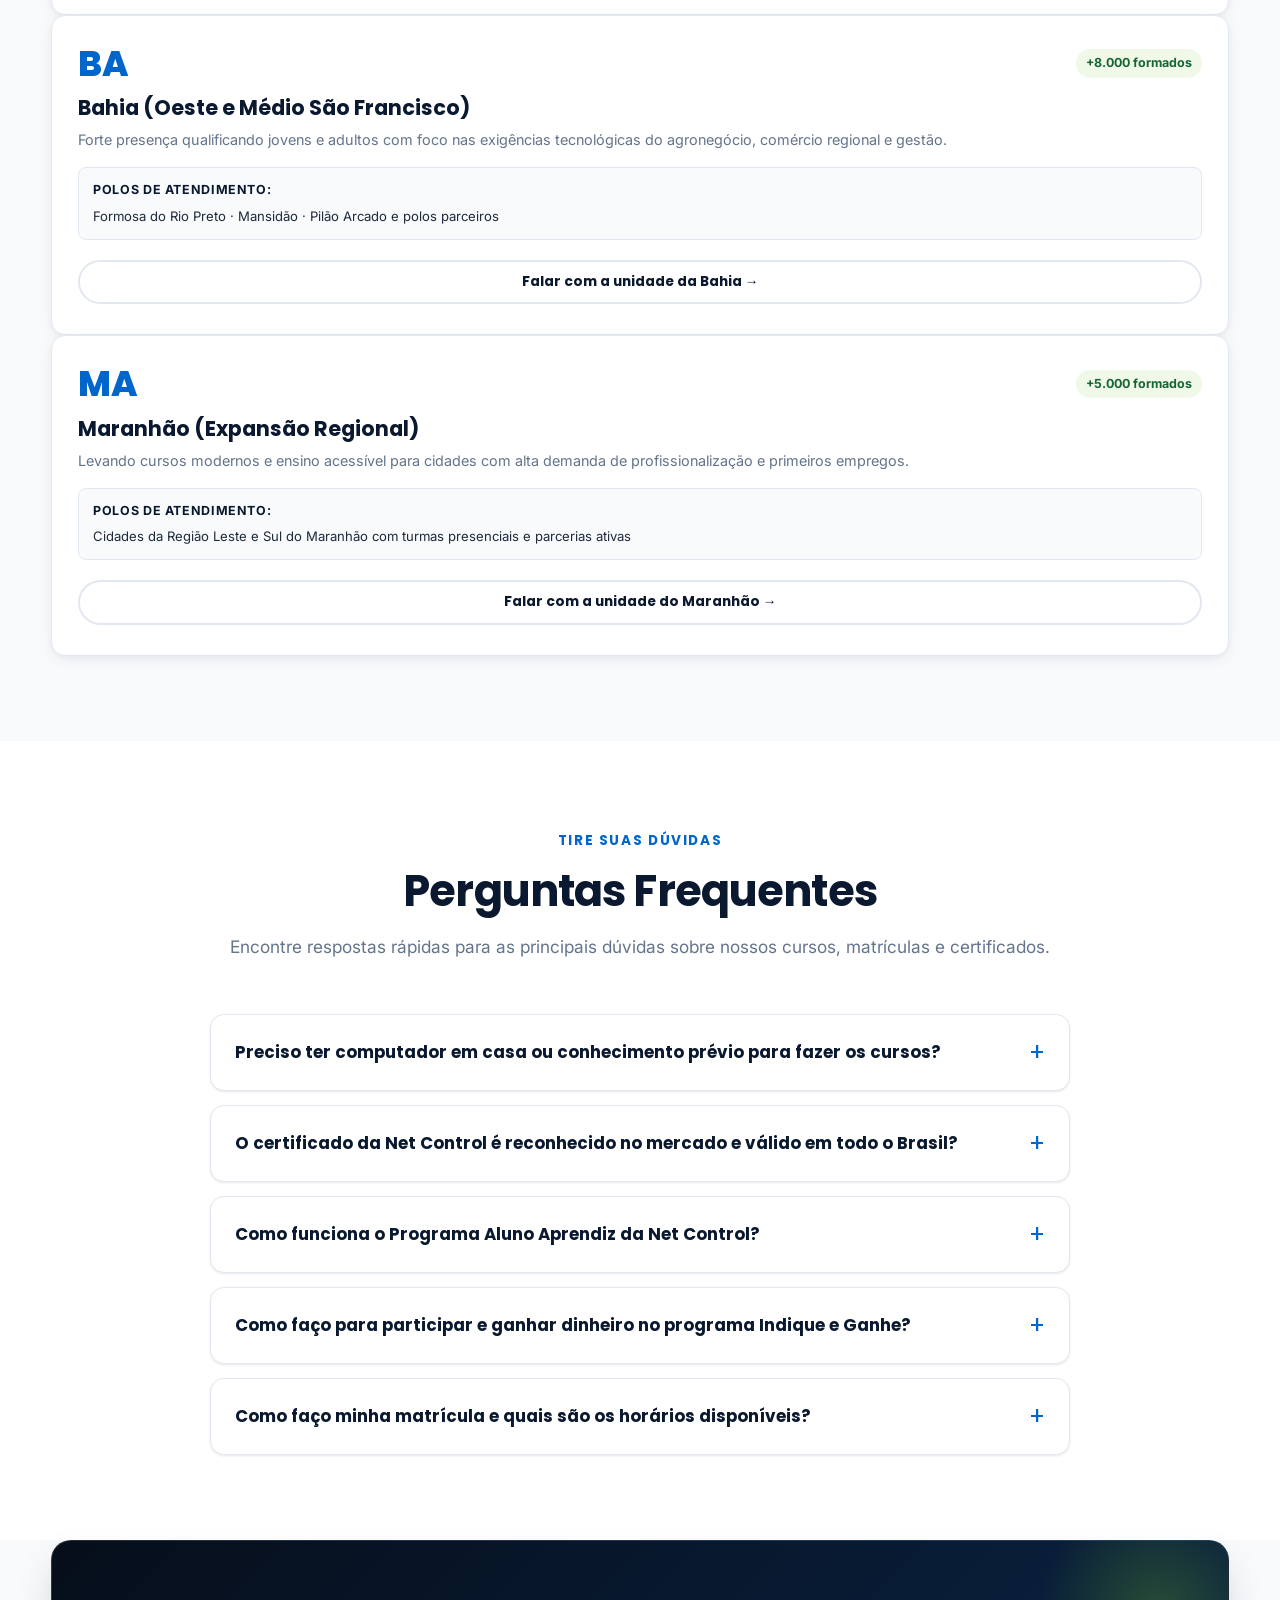
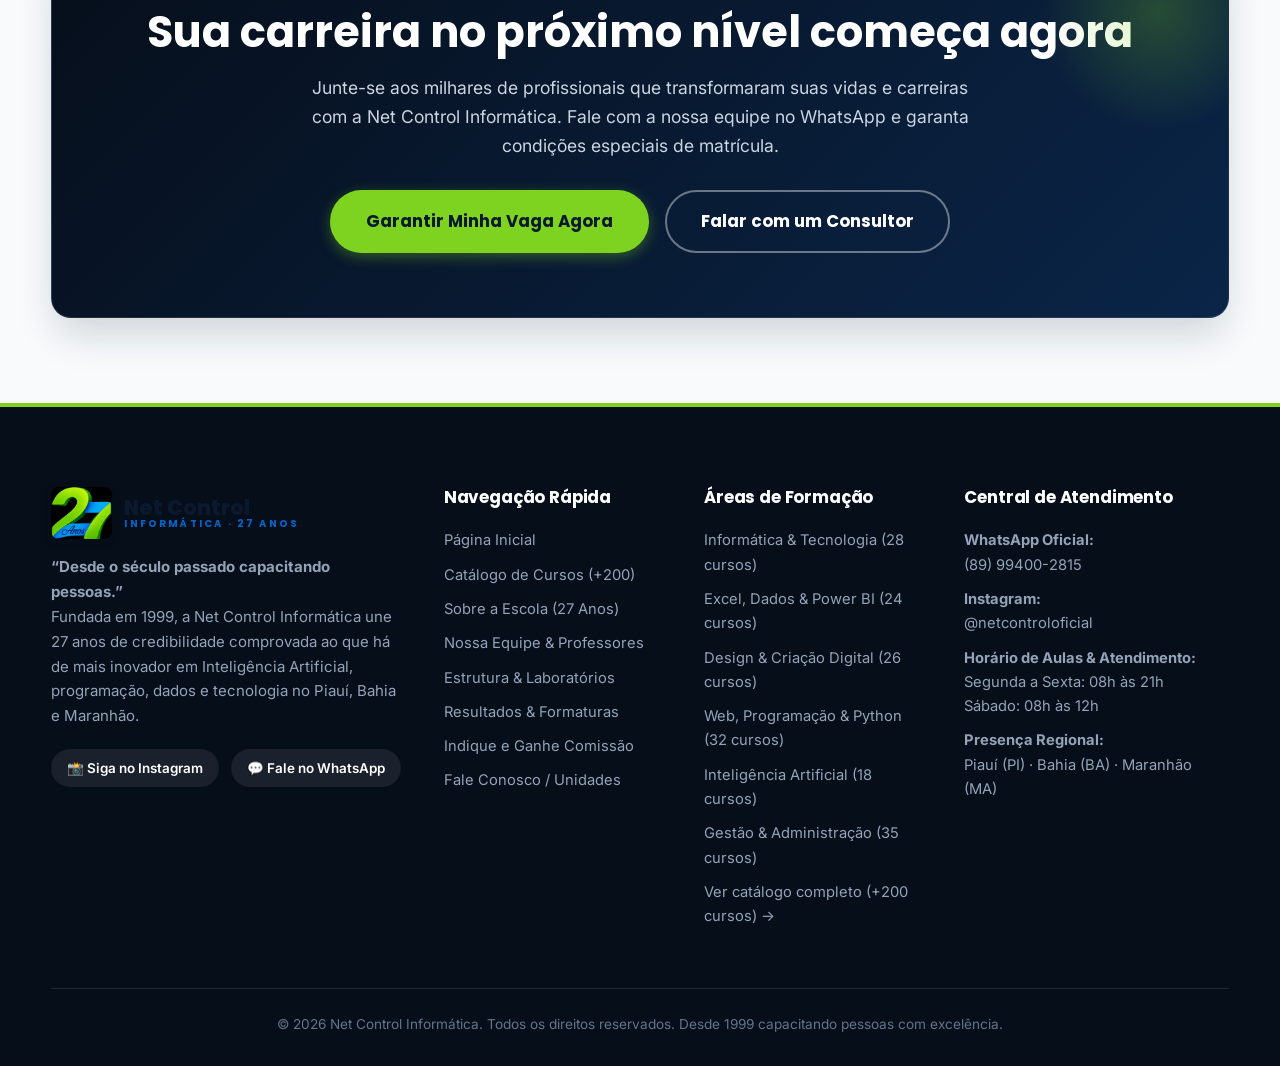
==== commit 7d980434: "2" ====
--- a/index.html
+++ b/index.html
@@ -73,21 +73,12 @@
 
         <!-- Buscador de Cursos Funcional com GET para cursos.html -->
         <div class="hero-finder-card">
-          <span class="finder-label">🔍 O que você quer aprender hoje?</span>
-          <form action="cursos.html" method="GET" class="finder-form" id="heroFinderForm">
-            <input type="search" name="q" id="finderQuery" class="finder-input" placeholder="O que você quer aprender hoje? (Ex: Excel, IA, Python, Design...)" aria-label="Buscar curso">
-            <select name="cat" id="finderCategory" class="finder-select" aria-label="Selecionar categoria">
-              <option value="">Todas as áreas (+200 cursos)</option>
-              <option value="essencial">Informática & Tecnologia</option>
-              <option value="excel">Excel & Power BI</option>
-              <option value="design">Design & Criação Digital</option>
-              <option value="programacao">Programação, Web & Apps</option>
-              <option value="ia">Inteligência Artificial</option>
-              <option value="administracao">Gestão & Negócios</option>
-              <option value="manutencao">Hardware & Redes</option>
-              <option value="kids">Kids & Melhor Idade</option>
-            </select>
-            <button type="submit" class="btn btn-primary">Buscar Curso →</button>
+          <form action="cursos.html" method="GET" class="hero-search-form" role="search">
+            <div class="search-input-wrapper">
+              <span class="search-icon" aria-hidden="true">🔍</span>
+              <input type="search" name="q" placeholder="O que você quer aprender hoje? (Ex: Excel, IA, Assistente Administrativo...)" aria-label="Buscar curso" required>
+              <button type="submit" class="btn-search">Buscar</button>
+            </div>
           </form>
           <div class="finder-tags">
             <span>Mais procurados:</span>
--- a/css/style.css
+++ b/css/style.css
@@ -433,6 +433,71 @@
   text-transform: uppercase;
   letter-spacing: 0.05em;
 }
+/* Hero Search Form (Modern Unified Search Bar) */
+.hero-search-form {
+  width: 100%;
+  margin-bottom: 14px;
+}
+.search-input-wrapper {
+  display: flex;
+  align-items: center;
+  background: var(--white);
+  border: 2px solid var(--border);
+  border-radius: var(--radius-pill);
+  padding: 6px 8px 6px 20px;
+  box-shadow: 0 4px 20px rgba(10, 25, 47, 0.08);
+  transition: var(--transition);
+}
+.search-input-wrapper:focus-within {
+  border-color: var(--blue);
+  box-shadow: 0 6px 24px rgba(0, 102, 204, 0.18);
+}
+.search-icon {
+  font-size: 1.15rem;
+  margin-right: 12px;
+  color: var(--text-muted);
+  user-select: none;
+}
+.search-input-wrapper input[type="search"] {
+  flex: 1;
+  border: none;
+  background: transparent;
+  padding: 10px 4px;
+  font-size: 1rem;
+  font-family: var(--font-body);
+  color: var(--navy-dark);
+  outline: none;
+}
+.search-input-wrapper input[type="search"]::placeholder {
+  color: #94A3B8;
+  font-size: 0.95rem;
+}
+.btn-search {
+  background: linear-gradient(135deg, var(--green), #68B61A);
+  color: #0A192F;
+  font-family: var(--font-head);
+  font-weight: 700;
+  font-size: 0.95rem;
+  padding: 12px 28px;
+  border: none;
+  border-radius: var(--radius-pill);
+  cursor: pointer;
+  transition: var(--transition);
+  box-shadow: 0 4px 12px rgba(126, 211, 33, 0.28);
+  display: inline-flex;
+  align-items: center;
+  justify-content: center;
+  white-space: nowrap;
+}
+.btn-search:hover {
+  transform: translateY(-2px);
+  box-shadow: 0 6px 18px rgba(126, 211, 33, 0.4);
+  background: linear-gradient(135deg, #8EE02D, var(--green));
+}
+.btn-search:active {
+  transform: translateY(0);
+}
+
 .finder-form {
   display: grid;
   grid-template-columns: 1fr auto auto;
@@ -2090,6 +2155,20 @@
   section { padding: 48px 0; }
   .hero { padding: 48px 0 60px; }
   .hero h1 { font-size: clamp(1.75rem, 7.5vw, 2.5rem); }
+  .search-input-wrapper {
+    flex-wrap: wrap;
+    border-radius: var(--radius);
+    padding: 10px 14px;
+    gap: 10px;
+  }
+  .search-input-wrapper input[type="search"] {
+    width: 100%;
+    font-size: 0.95rem;
+  }
+  .btn-search {
+    width: 100%;
+    padding: 12px;
+  }
   .finder-form { grid-template-columns: 1fr; }
   .finder-form .btn { width: 100%; }
   .stats { grid-template-columns: 1fr; }
